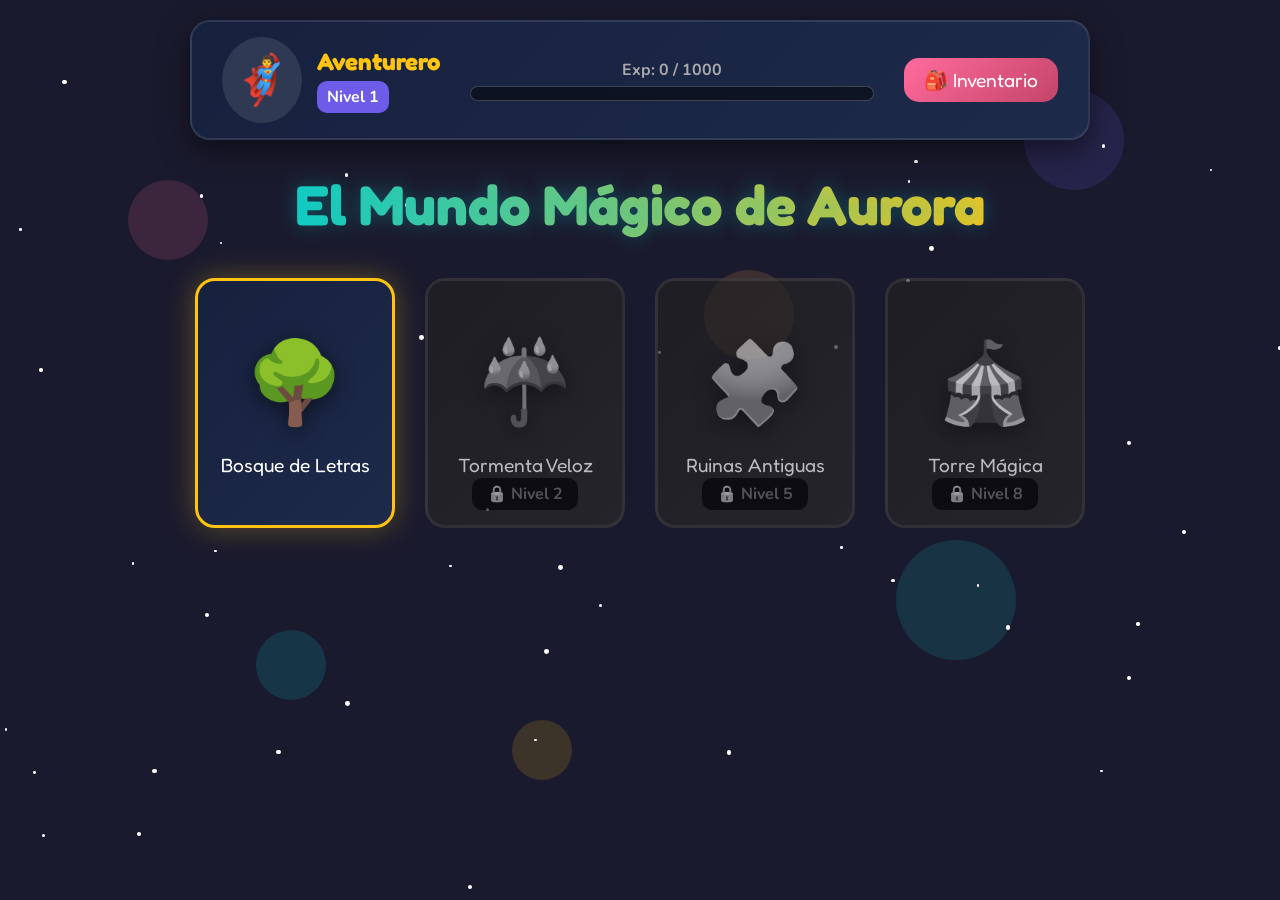
==== index.html @ 24f54be7 "Add files via upload" ====
<!DOCTYPE html>
<html lang="es">
<head>
  <meta charset="UTF-8" />
  <meta name="viewport" content="width=device-width, initial-scale=1.0" />
  <title>Mundo Mágico de Aurora</title>
  <link rel="icon" href="data:," />
  <link href="https://fonts.googleapis.com/css2?family=Fredoka+One&family=Nunito:wght@400;700;900&display=swap" rel="stylesheet" />
  <link rel="stylesheet" href="./styles.css" />
  <script src="./gameCore.js"></script>
</head>
<body>
  <div class="bg-animation">
    <div class="bubble"></div><div class="bubble"></div><div class="bubble"></div>
    <div class="bubble"></div><div class="bubble"></div><div class="bubble"></div>
  </div>
  <div class="stars" id="global-stars"></div>

  <!-- Sistema de Aventura (Reemplaza al Main Menu) -->
  <div id="adventure-system" class="adventure-system">
      <div class="adv-header">
          <div class="adv-profile">
              <div class="adv-avatar" id="adv_avatar">🦸‍♂️</div>
              <div class="adv-stats">
                  <h2 id="adv_playerName">Aventurero</h2>
                  <div class="adv-level">Nivel <span id="adv_playerLevel">1</span></div>
              </div>
          </div>
          <div class="adv-progress">
              <div class="adv-progress-text">Exp: <span id="adv_progressText">0 / 1000</span></div>
              <div class="adv-progress-bar"><div class="adv-progress-fill" id="adv_progressFill" style="width: 0%"></div></div>
          </div>
          <button class="adv-inventory-btn" onclick="openInventory()">🎒 Inventario</button>
      </div>

      <h1 class="adv-title">El Mundo Mágico de Aurora</h1>

      <div class="adv-map">
          <!-- Zona 1: Bosque de Letras -->
          <a class="adv-zone zone-unlocked" id="zone_alfabeto" href="./aventura_alfabeto_2.html" style="text-decoration:none;">
              <div class="zone-icon">🌳</div>
              <div class="zone-name">Bosque de Letras</div>
          </a>

          <!-- Zona 2: Tormenta de Lluvia -->
          <a class="adv-zone zone-locked" id="zone_lluvia" href="#" onclick="checkLock(event, 'lluvia', './lluvia.html')" style="text-decoration:none;">
              <div class="zone-icon">☔</div>
              <div class="zone-name">Tormenta Veloz</div>
              <div class="zone-lock" id="lock_lluvia">🔒 Nivel 2</div>
          </a>

          <!-- Zona 3: Ruinas de Palabras -->
          <a class="adv-zone zone-locked" id="zone_palabras" href="#" onclick="checkLock(event, 'palabras', './palabras.html')" style="text-decoration:none;">
              <div class="zone-icon">🧩</div>
              <div class="zone-name">Ruinas Antiguas</div>
              <div class="zone-lock" id="lock_palabras">🔒 Nivel 5</div>
          </a>

          <!-- Zona 4: Torre del Ahorcado -->
          <a class="adv-zone zone-locked" id="zone_ahorcado" href="#" onclick="checkLock(event, 'ahorcado', './ahorcado.html')" style="text-decoration:none;">
              <div class="zone-icon">🎪</div>
              <div class="zone-name">Torre Mágica</div>
              <div class="zone-lock" id="lock_ahorcado">🔒 Nivel 8</div>
          </a>
      </div>
  </div>

  <!-- Inventory Overlay -->
  <div class="adv-inventory-overlay" id="adv_inventory" style="display: none;">
      <div class="adv-inventory-content">
          <button class="adv-close-btn" onclick="closeInventory()">✖</button>
          <h2>Tu Inventario Mágico 🎒</h2>
          <div class="adv-inventory-grid" id="adv_inventoryGrid"></div>
      </div>
  </div>

  <script>
    (function createStars(){
      const container = document.getElementById('global-stars');
      for (let i=0;i<50;i++) {
        const star = document.createElement('div');
        star.className='star';
        star.style.left = Math.random()*100+'%';
        star.style.top = Math.random()*100+'%';
        star.style.animationDelay = Math.random()*2+'s';
        star.style.width = star.style.height = (Math.random()*3+2)+'px';
        container.appendChild(star);
      }
    })();

    function updateUI() {
        document.getElementById('adv_playerLevel').textContent = gameCore.player.level;
        let nextXP = gameCore.player.level * 1000;
        document.getElementById('adv_progressText').textContent = `${gameCore.player.xp} / ${nextXP}`;
        document.getElementById('adv_progressFill').style.width = `${(gameCore.player.xp / nextXP) * 100}%`;

        const zones = ['lluvia', 'palabras', 'ahorcado'];
        zones.forEach(z => {
            let zEl = document.getElementById(`zone_${z}`);
            let lEl = document.getElementById(`lock_${z}`);
            if (zEl && lEl) {
                if (gameCore.player.unlockedZones.includes(z)) {
                    zEl.className = 'adv-zone zone-unlocked';
                    lEl.style.display = 'none';
                } else {
                    zEl.className = 'adv-zone zone-locked';
                    lEl.style.display = 'block';
                }
            }
        });
    }

    function checkLock(e, zone, url) {
        if (!gameCore.player.unlockedZones.includes(zone)) {
            e.preventDefault();
            let zEl = document.getElementById(`zone_${zone}`);
            zEl.style.transform = 'translateY(5px)';
            setTimeout(() => zEl.style.transform = 'none', 100);
            return false;
        } else {
            window.location.href = url;
        }
    }

    function openInventory() {
        document.getElementById('adv_inventory').style.display = 'flex';
        let grid = document.getElementById('adv_inventoryGrid');
        grid.innerHTML = '';
        
        if(gameCore.player.rewards.length === 0) {
            grid.innerHTML = '<p style="color:#aaa; grid-column:1/-1;">Sube de nivel para desbloquear premios mágicos.</p>';
        } else {
            gameCore.player.rewards.forEach(rid => {
                let item = gameCore.rewardCatalog.find(r => r.id === rid);
                if(item) {
                    let div = document.createElement('div');
                    div.className = `inv-item ${item.rarity}`;
                    div.innerHTML = `
                        <div class="inv-icon">${item.icon}</div>
                        <div class="inv-name">${item.name}</div>
                        <div class="inv-desc">${item.desc}</div>
                    `;
                    grid.appendChild(div);
                }
            });
        }
    }

    function closeInventory() {
        document.getElementById('adv_inventory').style.display = 'none';
    }

    // Listeners for UI updates
    document.addEventListener('adv_levelup', (e) => {
        alert(`¡Felicidades! Eres Nivel ${e.detail.level}`);
        updateUI();
    });
    
    document.addEventListener('adv_reward', (e) => {
        const reward = e.detail;
        alert(`¡NUEVO PREMIO MAGICO!
${reward.icon} ${reward.name} (${reward.rarity})`);
    });

    window.addEventListener('load', updateUI);
  </script>
</body>
</html>
---- styles.css ----
/* Shared Base CSS (from Ahorcado) */
        
        :root {
            --primary: #FF6B9D;
            --secondary: #C44569;
            --accent1: #FFC312;
            --accent2: #12CBC4;
            --accent3: #B53471;
            --accent4: #6C5CE7;
            --accent5: #00D2D3;
            --accent6: #FF9F43;
            --bg: #1a1a2e;
            --card: #16213e;
            --text: #f1f2f6;
        }

        * { margin: 0; padding: 0; box-sizing: border-box; }

        body {
            font-family: 'Nunito', sans-serif;
            background: var(--bg);
            min-height: 100vh;
            overflow-x: hidden;
            color: var(--text);
        }

        .bg-animation {
            position: fixed;
            top: 0; left: 0;
            width: 100%; height: 100%;
            z-index: 0;
            overflow: hidden;
        }

        .bg-animation .bubble {
            position: absolute;
            border-radius: 50%;
            opacity: 0.15;
            animation: float 15s infinite ease-in-out;
        }

        .bg-animation .bubble:nth-child(1) { width: 80px; height: 80px; background: var(--primary); left: 10%; top: 20%; animation-delay: 0s; }
        .bg-animation .bubble:nth-child(2) { width: 120px; height: 120px; background: var(--accent2); left: 70%; top: 60%; animation-delay: 2s; }
        .bg-animation .bubble:nth-child(3) { width: 60px; height: 60px; background: var(--accent1); left: 40%; top: 80%; animation-delay: 4s; }
        .bg-animation .bubble:nth-child(4) { width: 100px; height: 100px; background: var(--accent4); left: 80%; top: 10%; animation-delay: 1s; }
        .bg-animation .bubble:nth-child(5) { width: 70px; height: 70px; background: var(--accent5); left: 20%; top: 70%; animation-delay: 3s; }
        .bg-animation .bubble:nth-child(6) { width: 90px; height: 90px; background: var(--accent6); left: 55%; top: 30%; animation-delay: 5s; }

        @keyframes float {
            0%, 100% { transform: translateY(0) rotate(0deg); }
            33% { transform: translateY(-30px) rotate(120deg); }
            66% { transform: translateY(20px) rotate(240deg); }
        }

        .stars {
            position: fixed;
            top: 0; left: 0;
            width: 100%; height: 100%;
            z-index: 0;
            pointer-events: none;
        }

        .star {
            position: absolute;
            width: 4px; height: 4px;
            background: white;
            border-radius: 50%;
            animation: twinkle 2s infinite ease-in-out;
        }

        @keyframes twinkle {
            0%, 100% { opacity: 0.2; transform: scale(1); }
            50% { opacity: 1; transform: scale(1.5); }
        }

        .game-container {
            position: relative;
            z-index: 1;
            max-width: 900px;
            margin: 0 auto;
            padding: 20px;
            min-height: 100vh;
            display: flex;
            flex-direction: column;
            align-items: center;
        }

        .header {
            text-align: center;
            margin-bottom: 20px;
            animation: slideDown 0.8s ease-out;
        }

        .header h1 {
            font-family: 'Fredoka One', cursive;
            font-size: 2.5rem;
            background: linear-gradient(90deg, var(--primary), var(--accent1), var(--accent2), var(--accent4));
            -webkit-background-clip: text;
            -webkit-text-fill-color: transparent;
            background-clip: text;
            filter: drop-shadow(0 0 20px rgba(255,107,157,0.3));
            margin-bottom: 5px;
        }

        .header .subtitle {
            font-size: 1rem;
            color: #a0a0a0;
            font-weight: 700;
        }

        @keyframes slideDown {
            from { opacity: 0; transform: translateY(-30px); }
            to { opacity: 1; transform: translateY(0); }
        }

        .score-board {
            display: flex;
            gap: 20px;
            margin-bottom: 20px;
            flex-wrap: wrap;
            justify-content: center;
            animation: slideDown 1s ease-out 0.2s both;
        }

        .score-item {
            background: linear-gradient(135deg, var(--card), #1e2a4a);
            border-radius: 20px;
            padding: 12px 25px;
            display: flex;
            align-items: center;
            gap: 10px;
            box-shadow: 0 8px 32px rgba(0,0,0,0.3);
            border: 1px solid rgba(255,255,255,0.1);
            transition: transform 0.3s;
        }

        .score-item:hover { transform: translateY(-3px); }
        .score-item .icon { font-size: 1.5rem; }
        .score-item .label {
            font-size: 0.75rem;
            color: #888;
            text-transform: uppercase;
            letter-spacing: 1px;
        }
        .score-item .value {
            font-family: 'Fredoka One', cursive;
            font-size: 1.5rem;
            color: var(--accent1);
        }

        .lang-selector {
            display: flex;
            gap: 10px;
            margin-bottom: 20px;
            animation: slideDown 1s ease-out 0.3s both;
        }

        .lang-btn {
            padding: 12px 24px;
            border: none;
            border-radius: 50px;
            font-family: 'Nunito', sans-serif;
            font-weight: 900;
            font-size: 0.95rem;
            cursor: pointer;
            transition: all 0.3s;
            position: relative;
            overflow: hidden;
            color: white;
        }

        .lang-btn::before {
            content: '';
            position: absolute;
            top: 0; left: -100%;
            width: 100%; height: 100%;
            background: linear-gradient(90deg, transparent, rgba(255,255,255,0.3), transparent);
            transition: left 0.5s;
        }

        .lang-btn:hover::before { left: 100%; }
        .lang-btn:hover {
            transform: translateY(-3px) scale(1.05);
            box-shadow: 0 10px 30px rgba(0,0,0,0.4);
        }
        .lang-btn.active { box-shadow: 0 0 20px currentColor; }

        .lang-btn[data-lang="es"] { background: linear-gradient(135deg, #f1c40f, #f39c12); }
        .lang-btn[data-lang="en"] { background: linear-gradient(135deg, #3498db, #2980b9); }
        .lang-btn[data-lang="both"] { background: linear-gradient(135deg, #e74c3c, #c0392b); }

        .game-area {
            width: 100%;
            max-width: 700px;
            animation: slideDown 1s ease-out 0.4s both;
        }

        .word-display {
            text-align: center;
            margin-bottom: 25px;
            padding: 25px;
            background: linear-gradient(135deg, var(--card), #1e2a4a);
            border-radius: 25px;
            border: 2px solid rgba(255,255,255,0.1);
            box-shadow: 0 15px 50px rgba(0,0,0,0.3);
            position: relative;
            overflow: hidden;
        }

        .word-display::before {
            content: '';
            position: absolute;
            top: -50%; left: -50%;
            width: 200%; height: 200%;
            background: conic-gradient(from 0deg, transparent, var(--primary), transparent, var(--accent2), transparent);
            animation: rotate 4s linear infinite;
            opacity: 0.1;
        }

        @keyframes rotate {
            100% { transform: rotate(360deg); }
        }

        .word-display .hint {
            font-size: 1.1rem;
            color: #aaa;
            margin-bottom: 15px;
            position: relative;
            z-index: 1;
        }

        .word-display .hint .emoji {
            font-size: 2rem;
            display: block;
            margin-bottom: 5px;
        }

        .word-display .word-slots {
            display: flex;
            justify-content: center;
            gap: 10px;
            flex-wrap: wrap;
            position: relative;
            z-index: 1;
        }

        .letter-slot {
            width: 60px;
            height: 70px;
            border-radius: 15px;
            background: rgba(255,255,255,0.05);
            border: 2px solid rgba(255,255,255,0.2);
            display: flex;
            align-items: center;
            justify-content: center;
            font-family: 'Fredoka One', cursive;
            font-size: 2.5rem;
            transition: all 0.3s ease;
            position: relative;
        }

        .letter-slot.filled {
            background: linear-gradient(135deg, var(--accent2), var(--accent5));
            border-color: transparent;
            box-shadow: 0 5px 20px rgba(18,203,196,0.4);
            animation: slotFill 0.4s ease-out;
        }

        @keyframes slotFill {
            0% { transform: scale(0) rotate(-180deg); }
            60% { transform: scale(1.2) rotate(10deg); }
            100% { transform: scale(1) rotate(0deg); }
        }

        .letter-slot.space {
            background: transparent;
            border: none;
            width: 30px;
        }

        /* Hangman drawing area */
        .hangman-area {
            display: flex;
            justify-content: center;
            align-items: flex-end;
            gap: 30px;
            margin-bottom: 25px;
            flex-wrap: wrap;
        }

        .hangman-drawing {
            width: 200px;
            height: 250px;
            position: relative;
        }

        .hangman-part {
            position: absolute;
            opacity: 0;
            transition: opacity 0.5s ease, transform 0.5s ease;
            transform: scale(0);
        }

        .hangman-part.show {
            opacity: 1;
            transform: scale(1);
        }

        /* Base */
        .part-base {
            bottom: 0;
            left: 20px;
            width: 100px;
            height: 8px;
            background: linear-gradient(90deg, #8B4513, #A0522D);
            border-radius: 4px;
        }

        /* Pole */
        .part-pole {
            bottom: 0;
            left: 60px;
            width: 8px;
            height: 200px;
            background: linear-gradient(180deg, #8B4513, #A0522D);
            border-radius: 4px;
        }

        /* Top bar */
        .part-top {
            top: 40px;
            left: 60px;
            width: 80px;
            height: 8px;
            background: linear-gradient(90deg, #8B4513, #A0522D);
            border-radius: 4px;
        }

        /* Rope */
        .part-rope {
            top: 48px;
            left: 125px;
            width: 4px;
            height: 30px;
            background: linear-gradient(180deg, #DEB887, #D2691E);
            border-radius: 2px;
        }

        /* Head */
        .part-head {
            top: 70px;
            left: 105px;
            width: 45px;
            height: 45px;
            border: 4px solid var(--accent6);
            border-radius: 50%;
            background: radial-gradient(circle, #FFE4B5, #FFDAB9);
        }

        .part-head::before, .part-head::after {
            content: '';
            position: absolute;
            width: 6px;
            height: 6px;
            background: #333;
            border-radius: 50%;
            top: 15px;
        }

        .part-head::before { left: 10px; }
        .part-head::after { right: 10px; }

        .part-head .mouth {
            position: absolute;
            bottom: 8px;
            left: 50%;
            transform: translateX(-50%);
            width: 15px;
            height: 8px;
            border: 2px solid #333;
            border-top: none;
            border-radius: 0 0 15px 15px;
        }

        /* Body */
        .part-body {
            top: 115px;
            left: 125px;
            width: 4px;
            height: 60px;
            background: linear-gradient(180deg, var(--primary), var(--secondary));
            border-radius: 2px;
        }

        /* Left arm */
        .part-arm-left {
            top: 125px;
            left: 95px;
            width: 35px;
            height: 4px;
            background: linear-gradient(90deg, var(--primary), var(--secondary));
            border-radius: 2px;
            transform-origin: right center;
            transform: rotate(-30deg);
        }

        /* Right arm */
        .part-arm-right {
            top: 125px;
            left: 125px;
            width: 35px;
            height: 4px;
            background: linear-gradient(90deg, var(--primary), var(--secondary));
            border-radius: 2px;
            transform-origin: left center;
            transform: rotate(30deg);
        }

        /* Left leg */
        .part-leg-left {
            top: 175px;
            left: 100px;
            width: 35px;
            height: 4px;
            background: linear-gradient(90deg, var(--primary), var(--secondary));
            border-radius: 2px;
            transform-origin: right center;
            transform: rotate(-45deg);
        }

        /* Right leg */
        .part-leg-right {
            top: 175px;
            left: 120px;
            width: 35px;
            height: 4px;
            background: linear-gradient(90deg, var(--primary), var(--secondary));
            border-radius: 2px;
            transform-origin: left center;
            transform: rotate(45deg);
        }

        /* Lives display */
        .lives-display {
            text-align: center;
            margin-bottom: 20px;
        }

        .lives-display .hearts {
            font-size: 2rem;
            letter-spacing: 5px;
        }

        .lives-display .lives-text {
            font-size: 0.9rem;
            color: #888;
            margin-top: 5px;
        }

        /* Keyboard */
        .keyboard {
            display: flex;
            flex-direction: column;
            gap: 8px;
            align-items: center;
        }

        .keyboard-row {
            display: flex;
            gap: 6px;
            justify-content: center;
            flex-wrap: wrap;
        }

        .key-btn {
            width: 45px;
            height: 50px;
            border: none;
            border-radius: 12px;
            font-family: 'Fredoka One', cursive;
            font-size: 1.3rem;
            cursor: pointer;
            transition: all 0.2s;
            color: white;
            position: relative;
            overflow: hidden;
        }

        .key-btn::after {
            content: '';
            position: absolute;
            top: 0; left: 0;
            width: 100%; height: 100%;
            background: linear-gradient(135deg, rgba(255,255,255,0.2), transparent);
            opacity: 0;
            transition: opacity 0.2s;
        }

        .key-btn:hover::after { opacity: 1; }
        .key-btn:hover {
            transform: translateY(-3px) scale(1.1);
            box-shadow: 0 8px 25px rgba(0,0,0,0.3);
        }
        .key-btn:active { transform: scale(0.95); }

        .key-btn.correct {
            background: #2ecc71 !important;
            box-shadow: 0 0 20px #2ecc71;
            animation: keyCorrect 0.4s ease-out;
        }

        .key-btn.wrong {
            background: #e74c3c !important;
            opacity: 0.5;
            animation: keyWrong 0.4s ease-out;
        }

        @keyframes keyCorrect {
            0% { transform: scale(1); }
            50% { transform: scale(1.3); }
            100% { transform: scale(1); }
        }

        @keyframes keyWrong {
            0%, 100% { transform: translateX(0); }
            25% { transform: translateX(-5px); }
            75% { transform: translateX(5px); }
        }

        /* Category selector */
        .category-selector {
            display: flex;
            gap: 10px;
            margin-bottom: 20px;
            flex-wrap: wrap;
            justify-content: center;
        }

        .category-btn {
            padding: 10px 20px;
            border: 2px solid rgba(255,255,255,0.2);
            border-radius: 20px;
            font-family: 'Nunito', sans-serif;
            font-weight: 900;
            font-size: 0.9rem;
            cursor: pointer;
            transition: all 0.3s;
            background: rgba(255,255,255,0.05);
            color: white;
        }

        .category-btn:hover {
            background: rgba(255,255,255,0.15);
            transform: translateY(-2px);
        }

        .category-btn.active {
            background: linear-gradient(135deg, var(--accent4), var(--accent3));
            border-color: transparent;
            box-shadow: 0 0 20px rgba(108,92,231,0.4);
        }

        /* Win/Lose overlay */
        .result-overlay {
            position: fixed;
            top: 0; left: 0;
            width: 100%; height: 100%;
            background: rgba(26, 26, 46, 0.95);
            z-index: 2000;
            display: none;
            flex-direction: column;
            align-items: center;
            justify-content: center;
            padding: 20px;
            backdrop-filter: blur(10px);
        }

        .result-overlay.show {
            display: flex;
            animation: fadeIn 0.5s ease-out;
        }

        @keyframes fadeIn {
            from { opacity: 0; }
            to { opacity: 1; }
        }

        .result-overlay .emoji {
            font-size: 6rem;
            margin-bottom: 15px;
            animation: bounce 1s ease-out infinite;
        }

        .result-overlay h2 {
            font-family: 'Fredoka One', cursive;
            font-size: 2.5rem;
            color: var(--accent1);
            margin-bottom: 10px;
        }

        .result-overlay .word-reveal {
            font-size: 1.3rem;
            color: #aaa;
            margin-bottom: 20px;
        }

        .result-overlay .word-reveal span {
            font-family: 'Fredoka One', cursive;
            color: var(--accent2);
            font-size: 1.8rem;
        }

        /* Confetti */
        .confetti {
            position: fixed;
            width: 10px; height: 10px;
            top: -10px;
            z-index: 999;
            animation: confettiFall linear forwards;
        }

        @keyframes confettiFall {
            to {
                transform: translateY(100vh) rotate(720deg);
                opacity: 0;
            }
        }

        /* Particle effects */
        .particle {
            position: fixed;
            pointer-events: none;
            z-index: 1000;
            animation: particleFly 1s ease-out forwards;
        }

        @keyframes particleFly {
            0% { opacity: 1; transform: translate(0, 0) scale(1); }
            100% { opacity: 0; transform: translate(var(--tx), var(--ty)) scale(0); }
        }

        /* Sound toggle */
        .sound-toggle {
            position: fixed;
            top: 20px; right: 20px;
            z-index: 100;
            background: rgba(255,255,255,0.1);
            border: 2px solid rgba(255,255,255,0.2);
            border-radius: 50%;
            width: 50px; height: 50px;
            display: flex;
            align-items: center;
            justify-content: center;
            font-size: 1.5rem;
            cursor: pointer;
            transition: all 0.3s;
            color: white;
        }

        .sound-toggle:hover {
            background: rgba(255,255,255,0.2);
            transform: scale(1.1);
        }

        /* Responsive */
        @media (max-width: 600px) {
            .header h1 { font-size: 1.8rem; }
            .letter-slot { width: 45px; height: 55px; font-size: 2rem; }
            .key-btn { width: 35px; height: 42px; font-size: 1.1rem; }
            .hangman-drawing { width: 150px; height: 200px; }
            .part-base { width: 80px; }
            .part-pole { height: 160px; }
            .part-top { width: 60px; }
            .part-head { width: 35px; height: 35px; left: 100px; }
            .part-body { height: 50px; }
            .lang-btn { padding: 10px 18px; font-size: 0.85rem; }
        }
    
        
        /* Menu Specific CSS */
        .main-menu {
            display: flex;
            flex-direction: column;
            align-items: center;
            justify-content: center;
            min-height: 100vh;
            position: relative;
            z-index: 10;
        }
        
        .menu-title {
            font-family: 'Fredoka One', cursive;
            font-size: 3.5rem;
            background: linear-gradient(90deg, var(--primary), var(--accent2), var(--accent1));
            -webkit-background-clip: text;
            -webkit-text-fill-color: transparent;
            margin-bottom: 40px;
            text-align: center;
            animation: bounce 2s infinite;
        }
        
        .games-grid {
            display: flex;
            gap: 30px;
            flex-wrap: wrap;
            justify-content: center;
        }
        
        .game-card {
            background: linear-gradient(135deg, var(--card), #1e2a4a);
            border-radius: 30px;
            padding: 40px;
            text-align: center;
            cursor: pointer;
            border: 2px solid rgba(255,255,255,0.1);
            box-shadow: 0 15px 50px rgba(0,0,0,0.3);
            transition: all 0.4s cubic-bezier(0.175, 0.885, 0.32, 1.275);
            width: 300px;
        }
        
        .game-card:hover {
            transform: translateY(-15px) scale(1.05);
            box-shadow: 0 30px 60px rgba(0,0,0,0.5);
            border-color: var(--accent2);
        }
        
        .game-card .emoji {
            font-size: 5rem;
            margin-bottom: 20px;
            display: block;
        }
        
        .game-card h3 {
            font-family: 'Fredoka One', cursive;
            font-size: 1.8rem;
            color: var(--text);
            margin-bottom: 15px;
        }
        
        .game-card p {
            color: #aaa;
            font-size: 1rem;
            line-height: 1.5;
        }
        
        .back-btn {
            position: fixed;
            top: 20px;
            left: 20px;
            z-index: 2000;
            background: linear-gradient(135deg, var(--accent4), var(--accent3));
            color: white;
            border: none;
            border-radius: 50px;
            padding: 10px 20px;
            font-family: 'Fredoka One', cursive;
            font-size: 1rem;
            cursor: pointer;
            box-shadow: 0 5px 15px rgba(0,0,0,0.3);
            transition: all 0.3s;
            display: none;
        }
        
        .back-btn:hover {
            transform: scale(1.1);
        }
        
        /* Game containers */
        #ahorcado-app, #alfabeto-app {
            display: none;
        }
        
        /* Alfabeto Specific CSS Additions */
        .target-display { min-height: 180px; display: flex; flex-direction: column; align-items: center; justify-content: center; }
        .target-letter.hidden-letter { opacity: 0; transform: scale(0.5); filter: blur(10px); }
        .target-letter.ear-icon { animation: earPulse 1s ease-in-out infinite; }
        
        
        /* :root {
            --primary: #FF6B9D;
            --secondary: #C44569;
            --accent1: #FFC312;
            --accent2: #12CBC4;
            --accent3: #B53471;
            --accent4: #6C5CE7;
            --accent5: #00D2D3;
            --accent6: #FF9F43;
            --bg: #1a1a2e;
            --card: #16213e;
            --text: #f1f2f6;
        }

        * { margin: 0; padding: 0; box-sizing: border-box; }

        body {
            font-family: 'Nunito', sans-serif;
            background: var(--bg);
            min-height: 100vh;
            overflow-x: hidden;
            color: var(--text);
        }

        .bg-animation {
            position: fixed;
            top: 0; left: 0;
            width: 100%; height: 100%;
            z-index: 0;
            overflow: hidden;
        }

        .bg-animation .bubble {
            position: absolute;
            border-radius: 50%;
            opacity: 0.15;
            animation: float 15s infinite ease-in-out;
        }

        .bg-animation .bubble:nth-child(1) { width: 80px; height: 80px; background: var(--primary); left: 10%; top: 20%; animation-delay: 0s; }
        .bg-animation .bubble:nth-child(2) { width: 120px; height: 120px; background: var(--accent2); left: 70%; top: 60%; animation-delay: 2s; }
        .bg-animation .bubble:nth-child(3) { width: 60px; height: 60px; background: var(--accent1); left: 40%; top: 80%; animation-delay: 4s; }
        .bg-animation .bubble:nth-child(4) { width: 100px; height: 100px; background: var(--accent4); left: 80%; top: 10%; animation-delay: 1s; }
        .bg-animation .bubble:nth-child(5) { width: 70px; height: 70px; background: var(--accent5); left: 20%; top: 70%; animation-delay: 3s; }
        .bg-animation .bubble:nth-child(6) { width: 90px; height: 90px; background: var(--accent6); left: 55%; top: 30%; animation-delay: 5s; }

        @keyframes float {
            0%, 100% { transform: translateY(0) rotate(0deg); }
            33% { transform: translateY(-30px) rotate(120deg); }
            66% { transform: translateY(20px) rotate(240deg); }
        }

        .stars {
            position: fixed;
            top: 0; left: 0;
            width: 100%; height: 100%;
            z-index: 0;
            pointer-events: none;
        }

        .star {
            position: absolute;
            width: 4px; height: 4px;
            background: white;
            border-radius: 50%;
            animation: twinkle 2s infinite ease-in-out;
        }

        @keyframes twinkle {
            0%, 100% { opacity: 0.2; transform: scale(1); }
            50% { opacity: 1; transform: scale(1.5); }
        }

        .game-container {
            position: relative;
            z-index: 1;
            max-width: 900px;
            margin: 0 auto;
            padding: 20px;
            min-height: 100vh;
            display: flex;
            flex-direction: column;
            align-items: center;
        }

        .header {
            text-align: center;
            margin-bottom: 20px;
            animation: slideDown 0.8s ease-out;
        }

        .header h1 {
            font-family: 'Fredoka One', cursive;
            font-size: 2.5rem;
            background: linear-gradient(90deg, var(--primary), var(--accent1), var(--accent2), var(--accent4));
            -webkit-background-clip: text;
            -webkit-text-fill-color: transparent;
            background-clip: text;
            filter: drop-shadow(0 0 20px rgba(255,107,157,0.3));
            margin-bottom: 5px;
        }

        .header .subtitle {
            font-size: 1rem;
            color: #a0a0a0;
            font-weight: 700;
        }

        @keyframes slideDown {
            from { opacity: 0; transform: translateY(-30px); }
            to { opacity: 1; transform: translateY(0); }
        }

        .score-board {
            display: flex;
            gap: 20px;
            margin-bottom: 20px;
            flex-wrap: wrap;
            justify-content: center;
            animation: slideDown 1s ease-out 0.2s both;
        }

        .score-item {
            background: linear-gradient(135deg, var(--card), #1e2a4a);
            border-radius: 20px;
            padding: 12px 25px;
            display: flex;
            align-items: center;
            gap: 10px;
            box-shadow: 0 8px 32px rgba(0,0,0,0.3);
            border: 1px solid rgba(255,255,255,0.1);
            transition: transform 0.3s;
        }

        .score-item:hover { transform: translateY(-3px); }
        .score-item .icon { font-size: 1.5rem; }
        .score-item .label {
            font-size: 0.75rem;
            color: #888;
            text-transform: uppercase;
            letter-spacing: 1px;
        }
        .score-item .value {
            font-family: 'Fredoka One', cursive;
            font-size: 1.5rem;
            color: var(--accent1);
        }

        .mode-selector, .phase-selector, .lang-selector {
            display: flex;
            gap: 10px;
            margin-bottom: 15px;
            flex-wrap: wrap;
            justify-content: center;
            animation: slideDown 1s ease-out 0.4s both;
        }

        .selector-label {
            width: 100%;
            text-align: center;
            font-size: 0.85rem;
            color: #888;
            text-transform: uppercase;
            letter-spacing: 2px;
            margin-bottom: 5px;
        }

        .mode-btn, .phase-btn, .lang-btn {
            padding: 12px 24px;
            border: none;
            border-radius: 50px;
            font-family: 'Nunito', sans-serif;
            font-weight: 900;
            font-size: 0.95rem;
            cursor: pointer;
            transition: all 0.3s;
            position: relative;
            overflow: hidden;
            color: white;
        }

        .mode-btn::before, .phase-btn::before, .lang-btn::before {
            content: '';
            position: absolute;
            top: 0; left: -100%;
            width: 100%; height: 100%;
            background: linear-gradient(90deg, transparent, rgba(255,255,255,0.3), transparent);
            transition: left 0.5s;
        }

        .mode-btn:hover::before, .phase-btn:hover::before, .lang-btn:hover::before { left: 100%; }
        .mode-btn:hover, .phase-btn:hover, .lang-btn:hover {
            transform: translateY(-3px) scale(1.05);
            box-shadow: 0 10px 30px rgba(0,0,0,0.4);
        }
        .mode-btn.active, .phase-btn.active, .lang-btn.active {
            box-shadow: 0 0 20px currentColor;
        }

        .mode-btn[data-mode="facil"] { background: linear-gradient(135deg, #2ecc71, #27ae60); }
        .mode-btn[data-mode="medio"] { background: linear-gradient(135deg, #f39c12, #e67e22); }
        .mode-btn[data-mode="dificil"] { background: linear-gradient(135deg, #e74c3c, #c0392b); }
        .mode-btn[data-mode="dictado"] { background: linear-gradient(135deg, #9b59b6, #8e44ad); }

        .phase-btn[data-phase="1"] { background: linear-gradient(135deg, #3498db, #2980b9); }
        .phase-btn[data-phase="2"] { background: linear-gradient(135deg, #e67e22, #d35400); }
        .phase-btn[data-phase="3"] { background: linear-gradient(135deg, #8e44ad, #6c3483); }

        .lang-btn[data-lang="es"] { background: linear-gradient(135deg, #f1c40f, #f39c12); }
        .lang-btn[data-lang="en"] { background: linear-gradient(135deg, #3498db, #2980b9); }
        .lang-btn[data-lang="both"] { background: linear-gradient(135deg, #e74c3c, #c0392b); }

        .game-area {
            width: 100%;
            max-width: 700px;
            animation: slideDown 1s ease-out 0.6s both;
        }

        .target-display {
            text-align: center;
            margin-bottom: 25px;
            padding: 25px;
            background: linear-gradient(135deg, var(--card), #1e2a4a);
            border-radius: 25px;
            border: 2px solid rgba(255,255,255,0.1);
            box-shadow: 0 15px 50px rgba(0,0,0,0.3);
            position: relative;
            overflow: hidden;
            min-height: 180px;
            display: flex;
            flex-direction: column;
            align-items: center;
            justify-content: center;
        }

        .target-display::before {
            content: '';
            position: absolute;
            top: -50%; left: -50%;
            width: 200%; height: 200%;
            background: conic-gradient(from 0deg, transparent, var(--primary), transparent, var(--accent2), transparent);
            animation: rotate 4s linear infinite;
            opacity: 0.1;
        }

        @keyframes rotate {
            100% { transform: rotate(360deg); }
        }

        .target-display .instruction {
            font-size: 1.1rem;
            color: #aaa;
            margin-bottom: 10px;
            position: relative;
            z-index: 1;
        }

        .target-display .target-letter {
            font-family: 'Fredoka One', cursive;
            font-size: 5rem;
            display: inline-block;
            position: relative;
            z-index: 1;
            animation: letterPop 0.5s ease-out;
            text-shadow: 0 0 30px currentColor;
            transition: all 0.5s ease;
        }

        .target-display .target-letter.hidden-letter {
            opacity: 0;
            transform: scale(0.5);
            filter: blur(10px);
        }

        .target-display .target-letter.ear-icon {
            font-size: 4rem;
            animation: earPulse 1s ease-in-out infinite;
        }

        @keyframes earPulse {
            0%, 100% { transform: scale(1); }
            50% { transform: scale(1.2); }
        }

        @keyframes letterPop {
            0% { transform: scale(0) rotate(-180deg); opacity: 0; }
            60% { transform: scale(1.2) rotate(10deg); }
            100% { transform: scale(1) rotate(0deg); opacity: 1; }
        }

        .target-display .timer-bar {
            width: 100%;
            height: 6px;
            background: rgba(255,255,255,0.1);
            border-radius: 10px;
            margin-top: 15px;
            overflow: hidden;
            position: relative;
            z-index: 1;
        }

        .target-display .timer-fill {
            height: 100%;
            background: linear-gradient(90deg, var(--accent2), var(--accent1));
            border-radius: 10px;
            transition: width 0.1s linear;
        }

        .countdown-overlay {
            position: absolute;
            top: 50%;
            left: 50%;
            transform: translate(-50%, -50%);
            font-family: 'Fredoka One', cursive;
            font-size: 3rem;
            color: var(--accent1);
            text-shadow: 0 0 30px var(--accent1);
            z-index: 10;
            animation: countdownPulse 1s ease-in-out;
        }

        @keyframes countdownPulse {
            0% { transform: translate(-50%, -50%) scale(1.5); opacity: 0; }
            50% { transform: translate(-50%, -50%) scale(1); opacity: 1; }
            100% { transform: translate(-50%, -50%) scale(0.8); opacity: 0; }
        }

        .letter-grid {
            display: grid;
            grid-template-columns: repeat(auto-fill, minmax(80px, 1fr));
            gap: 12px;
            margin-bottom: 20px;
        }

        .letter-card {
            aspect-ratio: 1;
            display: flex;
            align-items: center;
            justify-content: center;
            font-family: 'Fredoka One', cursive;
            font-size: 2.2rem;
            border-radius: 20px;
            cursor: pointer;
            transition: all 0.3s cubic-bezier(0.68, -0.55, 0.265, 1.55);
            position: relative;
            overflow: hidden;
            border: 3px solid transparent;
            user-select: none;
            -webkit-tap-highlight-color: transparent;
        }

        .letter-card::after {
            content: '';
            position: absolute;
            top: 0; left: 0;
            width: 100%; height: 100%;
            background: linear-gradient(135deg, rgba(255,255,255,0.2), transparent);
            opacity: 0;
            transition: opacity 0.3s;
        }

        .letter-card:hover::after { opacity: 1; }
        .letter-card:hover {
            transform: translateY(-5px) scale(1.08);
            box-shadow: 0 15px 40px rgba(0,0,0,0.4);
        }
        .letter-card:active { transform: scale(0.95); }

        .letter-card.correct {
            animation: correctAnim 0.6s ease-out forwards;
            border-color: #2ecc71;
            box-shadow: 0 0 30px #2ecc71;
        }

        .letter-card.wrong {
            animation: wrongAnim 0.5s ease-out forwards;
            border-color: #e74c3c;
        }

        @keyframes correctAnim {
            0% { transform: scale(1); }
            25% { transform: scale(1.3) rotate(10deg); }
            50% { transform: scale(0.9) rotate(-5deg); }
            75% { transform: scale(1.1) rotate(3deg); }
            100% { transform: scale(1) rotate(0deg); background: #2ecc71; color: white; }
        }

        @keyframes wrongAnim {
            0%, 100% { transform: translateX(0); }
            20% { transform: translateX(-15px); }
            40% { transform: translateX(15px); }
            60% { transform: translateX(-10px); }
            80% { transform: translateX(10px); }
        }

        .particle {
            position: fixed;
            pointer-events: none;
            z-index: 1000;
            animation: particleFly 1s ease-out forwards;
        }

        @keyframes particleFly {
            0% { opacity: 1; transform: translate(0, 0) scale(1); }
            100% { opacity: 0; transform: translate(var(--tx), var(--ty)) scale(0); }
        }

        .streak-display {
            position: fixed;
            top: 50%; left: 50%;
            transform: translate(-50%, -50%);
            font-family: 'Fredoka One', cursive;
            font-size: 4rem;
            color: var(--accent1);
            text-shadow: 0 0 40px var(--accent1);
            pointer-events: none;
            z-index: 100;
            animation: streakPop 1s ease-out forwards;
        }

        @keyframes streakPop {
            0% { opacity: 0; transform: translate(-50%, -50%) scale(0); }
            50% { opacity: 1; transform: translate(-50%, -50%) scale(1.5); }
            100% { opacity: 0; transform: translate(-50%, -50%) scale(1) translateY(-50px); }
        }

        .start-screen {
            position: fixed;
            top: 0; left: 0;
            width: 100%; height: 100%;
            background: rgba(26, 26, 46, 0.95);
            z-index: 2000;
            display: flex;
            flex-direction: column;
            align-items: center;
            justify-content: center;
            padding: 20px;
            backdrop-filter: blur(10px);
        }

        .start-screen.hidden { display: none; }

        .start-screen .logo {
            font-family: 'Fredoka One', cursive;
            font-size: 3rem;
            background: linear-gradient(90deg, var(--primary), var(--accent1), var(--accent2));
            -webkit-background-clip: text;
            -webkit-text-fill-color: transparent;
            background-clip: text;
            margin-bottom: 10px;
            animation: bounce 2s infinite;
        }

        @keyframes bounce {
            0%, 100% { transform: translateY(0); }
            50% { transform: translateY(-15px); }
        }

        .start-screen .mascot {
            font-size: 6rem;
            margin-bottom: 20px;
            animation: mascotFloat 3s ease-in-out infinite;
        }

        @keyframes mascotFloat {
            0%, 100% { transform: translateY(0) rotate(-5deg); }
            50% { transform: translateY(-20px) rotate(5deg); }
        }

        .start-btn {
            padding: 18px 50px;
            font-family: 'Fredoka One', cursive;
            font-size: 1.5rem;
            border: none;
            border-radius: 50px;
            background: linear-gradient(135deg, var(--primary), var(--secondary));
            color: white;
            cursor: pointer;
            transition: all 0.3s;
            box-shadow: 0 10px 40px rgba(255,107,157,0.4);
            margin-top: 20px;
        }

        .start-btn:hover {
            transform: translateY(-5px) scale(1.05);
            box-shadow: 0 15px 50px rgba(255,107,157,0.6);
        }
        .start-btn:active { transform: scale(0.95); }

        .game-over {
            position: fixed;
            top: 0; left: 0;
            width: 100%; height: 100%;
            background: rgba(26, 26, 46, 0.95);
            z-index: 2000;
            display: none;
            flex-direction: column;
            align-items: center;
            justify-content: center;
            padding: 20px;
            backdrop-filter: blur(10px);
        }

        .game-over.show {
            display: flex;
            animation: fadeIn 0.5s ease-out;
        }

        @keyframes fadeIn {
            from { opacity: 0; }
            to { opacity: 1; }
        }

        .game-over .trophy {
            font-size: 5rem;
            margin-bottom: 15px;
            animation: trophyBounce 1s ease-out;
        }

        @keyframes trophyBounce {
            0% { transform: scale(0) rotate(-180deg); }
            60% { transform: scale(1.2) rotate(10deg); }
            100% { transform: scale(1) rotate(0deg); }
        }

        .game-over h2 {
            font-family: 'Fredoka One', cursive;
            font-size: 2.5rem;
            color: var(--accent1);
            margin-bottom: 10px;
        }

        .game-over .final-score {
            font-size: 1.3rem;
            margin-bottom: 5px;
        }

        .game-over .final-score span {
            font-family: 'Fredoka One', cursive;
            color: var(--accent2);
            font-size: 1.5rem;
        }

        .game-over .stars-rating {
            font-size: 3rem;
            margin: 15px 0;
            animation: starsIn 0.5s ease-out 0.3s both;
        }

        @keyframes starsIn {
            from { opacity: 0; transform: scale(0); }
            to { opacity: 1; transform: scale(1); }
        }

        .restart-btn {
            padding: 15px 40px;
            font-family: 'Fredoka One', cursive;
            font-size: 1.2rem;
            border: none;
            border-radius: 50px;
            background: linear-gradient(135deg, var(--accent2), var(--accent5));
            color: white;
            cursor: pointer;
            transition: all 0.3s;
            margin-top: 20px;
        }

        .restart-btn:hover {
            transform: translateY(-3px) scale(1.05);
        }

        .confetti {
            position: fixed;
            width: 10px; height: 10px;
            top: -10px;
            z-index: 999;
            animation: confettiFall linear forwards;
        }

        @keyframes confettiFall {
            to {
                transform: translateY(100vh) rotate(720deg);
                opacity: 0;
            }
        }

        .progress-container {
            width: 100%;
            max-width: 700px;
            margin-bottom: 15px;
        }

        .progress-bar {
            width: 100%;
            height: 12px;
            background: rgba(255,255,255,0.1);
            border-radius: 20px;
            overflow: hidden;
        }

        .progress-fill {
            height: 100%;
            background: linear-gradient(90deg, var(--primary), var(--accent1), var(--accent2));
            border-radius: 20px;
            transition: width 0.5s ease-out;
            box-shadow: 0 0 20px rgba(255,107,157,0.3);
        }

        .progress-text {
            text-align: center;
            font-size: 0.85rem;
            color: #888;
            margin-top: 5px;
        }

        .sound-toggle {
            position: fixed;
            top: 20px; right: 20px;
            z-index: 100;
            background: rgba(255,255,255,0.1);
            border: 2px solid rgba(255,255,255,0.2);
            border-radius: 50%;
            width: 50px; height: 50px;
            display: flex;
            align-items: center;
            justify-content: center;
            font-size: 1.5rem;
            cursor: pointer;
            transition: all 0.3s;
            color: white;
        }

        .sound-toggle:hover {
            background: rgba(255,255,255,0.2);
            transform: scale(1.1);
        }

        .speak-btn {
            position: absolute;
            top: 15px;
            right: 15px;
            z-index: 10;
            background: rgba(255,255,255,0.15);
            border: 2px solid rgba(255,255,255,0.3);
            border-radius: 50%;
            width: 45px;
            height: 45px;
            display: flex;
            align-items: center;
            justify-content: center;
            font-size: 1.3rem;
            cursor: pointer;
            transition: all 0.3s;
            color: white;
        }

        .speak-btn:hover {
            background: rgba(255,255,255,0.3);
            transform: scale(1.15);
        }

        .speak-btn:active {
            transform: scale(0.9);
        }

        .speak-btn.pulse {
            animation: speakPulse 1s ease-in-out infinite;
        }

        @keyframes speakPulse {
            0%, 100% { box-shadow: 0 0 0 0 rgba(255,255,255,0.4); }
            50% { box-shadow: 0 0 0 15px rgba(255,255,255,0); }
        }

        @media (max-width: 600px) {
            .header h1 { font-size: 1.8rem; }
            .target-display .target-letter { font-size: 3.5rem; }
            .letter-grid { grid-template-columns: repeat(5, 1fr); gap: 8px; }
            .letter-card { font-size: 1.5rem; border-radius: 15px; }
            .mode-btn, .phase-btn, .lang-btn { padding: 10px 18px; font-size: 0.85rem; }
            .score-item { padding: 8px 15px; }
            .start-screen .logo { font-size: 2rem; }
        }

        .level-up {
            position: fixed;
            top: 50%; left: 50%;
            transform: translate(-50%, -50%);
            font-family: 'Fredoka One', cursive;
            font-size: 3rem;
            color: var(--accent1);
            text-shadow: 0 0 50px var(--accent1);
            pointer-events: none;
            z-index: 100;
            animation: levelUpAnim 1.5s ease-out forwards;
        }

        @keyframes levelUpAnim {
            0% { opacity: 0; transform: translate(-50%, -50%) scale(0) rotate(-20deg); }
            30% { opacity: 1; transform: translate(-50%, -50%) scale(1.3) rotate(5deg); }
            60% { opacity: 1; transform: translate(-50%, -50%) scale(1) rotate(0deg); }
            100% { opacity: 0; transform: translate(-50%, -50%) scale(0.8) translateY(-100px); }
        }

        .combo-text {
            position: fixed;
            pointer-events: none;
            z-index: 100;
            font-family: 'Fredoka One', cursive;
            font-size: 2rem;
            animation: comboFly 1s ease-out forwards;
        }

        @keyframes comboFly {
            0% { opacity: 1; transform: translateY(0) scale(1); }
            100% { opacity: 0; transform: translateY(-80px) scale(1.5); }
        }
     /* Strip root from AL since it's duplicate */
    
        /* ==================== LLUVIA DE LETRAS ==================== */
        #lluvia-app { display: none; }
        .ll-area { position: relative; width: 100%; max-width: 700px; height: 500px; background: rgba(26,26,46,0.8); border-radius: 20px; overflow: hidden; border: 2px solid rgba(255,255,255,0.1); margin-top: 20px; box-shadow: inset 0 0 50px rgba(0,0,0,0.5); }
        .ll-falling { position: absolute; font-family: 'Fredoka One', cursive; cursor: pointer; display: flex; align-items: center; justify-content: center; border-radius: 50%; box-shadow: 0 5px 15px rgba(0,0,0,0.3); transition: transform 0.1s; user-select: none; }
        .ll-falling:hover { transform: scale(1.1); }
        .ll-falling.letter { width: 50px; height: 50px; font-size: 2rem; background: linear-gradient(135deg, var(--accent4), var(--accent2)); color: white; }
        .ll-falling.target { background: linear-gradient(135deg, var(--primary), var(--accent1)); }
        .ll-falling.heart { width: 45px; height: 45px; font-size: 1.8rem; background: #e74c3c; border: 2px solid white; }
        .ll-falling.bomb { width: 50px; height: 50px; font-size: 2rem; background: #333; border: 2px solid #e74c3c; animation: bombPulse 0.5s infinite alternate; }
        @keyframes bombPulse { from { box-shadow: 0 0 10px #e74c3c; } to { box-shadow: 0 0 30px #e74c3c; } }
        .ll-target-display { font-size: 2rem; color: var(--accent1); text-align: center; margin-top: 10px; font-family: 'Fredoka One', cursive; }
        
        /* ==================== PALABRAS ESCONDIDAS ==================== */
        #palabras-app { display: none; }
        .pe-word-area { display: flex; justify-content: center; gap: 10px; margin: 30px 0; min-height: 70px; }
        .pe-slot { width: 60px; height: 70px; border: 3px dashed rgba(255,255,255,0.3); border-radius: 15px; display: flex; align-items: center; justify-content: center; font-family: 'Fredoka One', cursive; font-size: 2.5rem; color: white; cursor: pointer; background: rgba(0,0,0,0.2); }
        .pe-slot.filled { border-style: solid; border-color: var(--accent2); background: linear-gradient(135deg, var(--card), #1e2a4a); animation: popIn 0.3s ease-out; }
        .pe-slot.error { border-color: #e74c3c !important; background: rgba(231,76,60,0.2); }
        @keyframes popIn { 0% { transform: scale(0); } 70% { transform: scale(1.2); } 100% { transform: scale(1); } }
        .pe-letters-area { display: flex; justify-content: center; gap: 15px; flex-wrap: wrap; margin-bottom: 30px; }
        .pe-letter-btn { width: 60px; height: 70px; border-radius: 15px; background: linear-gradient(135deg, var(--primary), var(--secondary)); border: none; font-family: 'Fredoka One', cursive; font-size: 2.5rem; color: white; cursor: pointer; box-shadow: 0 5px 15px rgba(0,0,0,0.3); transition: all 0.2s; }
        .pe-letter-btn:hover { transform: translateY(-5px) scale(1.1); box-shadow: 0 10px 20px rgba(0,0,0,0.4); }
        .pe-letter-btn.hidden { opacity: 0; pointer-events: none; }
        .pe-prizes { margin-top: 20px; text-align: center; background: rgba(255,255,255,0.05); padding: 20px; border-radius: 20px; }
        .pe-prizes h3 { color: var(--accent1); margin-bottom: 10px; font-family: 'Fredoka One', cursive; }
        .pe-prize-list { display: flex; justify-content: center; gap: 15px; flex-wrap: wrap; font-size: 3rem; }
        .pe-prize-item { animation: bounce 2s infinite; position: relative; }
        .pe-prize-item span { font-size: 0.8rem; display: block; color: #aaa; text-align: center; margin-top: 5px; font-family: 'Nunito', sans-serif; }

        .collection-panel { margin-top: 18px; background: rgba(255,255,255,0.04); border: 1px solid rgba(255,255,255,0.1); border-radius: 16px; padding: 14px; }
        .collection-grid { display: grid; grid-template-columns: repeat(auto-fill, minmax(130px, 1fr)); gap: 10px; }
        .collection-item { border-radius: 12px; padding: 8px; text-align: center; font-size: 1.5rem; background: rgba(0,0,0,0.25); }
        .collection-item .name { display: block; font-size: 0.75rem; color: #ddd; }
        .collection-item.locked { filter: grayscale(1); opacity: 0.5; }


/* ==================== ADVENTURE SYSTEM ==================== */
.adventure-system { display: flex; flex-direction: column; align-items: center; min-height: 100vh; position: relative; z-index: 10; padding: 20px; }
.adv-header { display: flex; justify-content: space-between; align-items: center; width: 100%; max-width: 900px; background: linear-gradient(135deg, var(--card), #1e2a4a); padding: 15px 30px; border-radius: 20px; border: 2px solid rgba(255,255,255,0.1); box-shadow: 0 10px 30px rgba(0,0,0,0.5); margin-bottom: 30px; }
.adv-profile { display: flex; align-items: center; gap: 15px; }
.adv-avatar { font-size: 3rem; background: rgba(255,255,255,0.1); border-radius: 50%; padding: 10px; }
.adv-stats h2 { color: var(--accent1); font-family: 'Fredoka One', cursive; font-size: 1.5rem; margin-bottom: 5px; }
.adv-level { color: #fff; font-weight: bold; background: var(--accent4); padding: 5px 10px; border-radius: 10px; display: inline-block; }
.adv-progress { flex-grow: 1; margin: 0 30px; text-align: center; }
.adv-progress-text { color: #aaa; margin-bottom: 5px; font-weight: bold; }
.adv-progress-bar { width: 100%; height: 15px; background: rgba(0,0,0,0.5); border-radius: 10px; overflow: hidden; border: 1px solid rgba(255,255,255,0.2); }
.adv-progress-fill { height: 100%; background: linear-gradient(90deg, #f1c40f, #e67e22); width: 0%; transition: width 0.5s ease-out; }
.adv-inventory-btn { padding: 10px 20px; border: none; border-radius: 15px; background: linear-gradient(135deg, var(--primary), var(--secondary)); color: white; font-family: 'Fredoka One', cursive; font-size: 1.2rem; cursor: pointer; transition: transform 0.2s; }
.adv-inventory-btn:hover { transform: scale(1.05); }
.adv-title { font-family: 'Fredoka One', cursive; font-size: 3.5rem; background: linear-gradient(90deg, var(--accent2), var(--accent1)); -webkit-background-clip: text; -webkit-text-fill-color: transparent; margin-bottom: 40px; text-align: center; text-shadow: 0 0 20px rgba(18,203,196,0.3); }
.adv-map { display: flex; gap: 30px; flex-wrap: wrap; justify-content: center; position: relative; max-width: 1000px; }
.adv-zone { width: 200px; height: 250px; background: linear-gradient(135deg, var(--card), #1e2a4a); border-radius: 20px; display: flex; flex-direction: column; align-items: center; justify-content: center; border: 3px solid rgba(255,255,255,0.1); cursor: pointer; transition: all 0.3s; position: relative; color: white; }
.adv-zone.zone-unlocked { border-color: var(--accent1); box-shadow: 0 0 30px rgba(255,195,18,0.3); }
.adv-zone.zone-unlocked:hover { transform: translateY(-10px) scale(1.05); box-shadow: 0 0 40px rgba(255,195,18,0.6); }
.adv-zone.zone-locked { filter: grayscale(1); opacity: 0.7; cursor: not-allowed; }
.zone-icon { font-size: 5rem; margin-bottom: 15px; filter: drop-shadow(0 5px 10px rgba(0,0,0,0.5)); }
.zone-name { font-family: 'Fredoka One', cursive; font-size: 1.2rem; text-align: center; }
.zone-lock { position: absolute; bottom: 15px; background: rgba(0,0,0,0.8); padding: 5px 15px; border-radius: 10px; color: #e74c3c; font-weight: bold; }
.adv-inventory-overlay { position: fixed; top: 0; left: 0; width: 100%; height: 100%; background: rgba(26,26,46,0.95); z-index: 3000; display: flex; align-items: center; justify-content: center; backdrop-filter: blur(10px); }
.adv-inventory-content { background: var(--card); padding: 40px; border-radius: 30px; border: 2px solid var(--accent2); width: 80%; max-width: 800px; position: relative; text-align: center; }
.adv-close-btn { position: absolute; top: 15px; right: 15px; background: none; border: none; font-size: 2rem; color: white; cursor: pointer; }
.adv-inventory-grid { display: grid; grid-template-columns: repeat(auto-fill, minmax(150px, 1fr)); gap: 20px; margin-top: 30px; }
.inv-item { background: rgba(255,255,255,0.05); padding: 15px; border-radius: 15px; display: flex; flex-direction: column; align-items: center; border: 2px solid transparent; color: white; }
.inv-item.comun { border-color: #bdc3c7; }
.inv-item.raro { border-color: #3498db; box-shadow: 0 0 15px rgba(52,152,219,0.5); }
.inv-item.epico { border-color: #9b59b6; box-shadow: 0 0 20px rgba(155,89,182,0.6); }
.inv-item.legendario { border-color: #f1c40f; box-shadow: 0 0 25px rgba(241,196,15,0.7); animation: pulseLegendary 2s infinite; }
@keyframes pulseLegendary { 0% { box-shadow: 0 0 15px rgba(241,196,15,0.5); } 50% { box-shadow: 0 0 30px rgba(241,196,15,1); } 100% { box-shadow: 0 0 15px rgba(241,196,15,0.5); } }
.inv-icon { font-size: 3rem; margin-bottom: 10px; }
.inv-name { font-weight: bold; font-size: 1rem; margin-bottom: 5px; }
.inv-desc { font-size: 0.8rem; color: #aaa; }
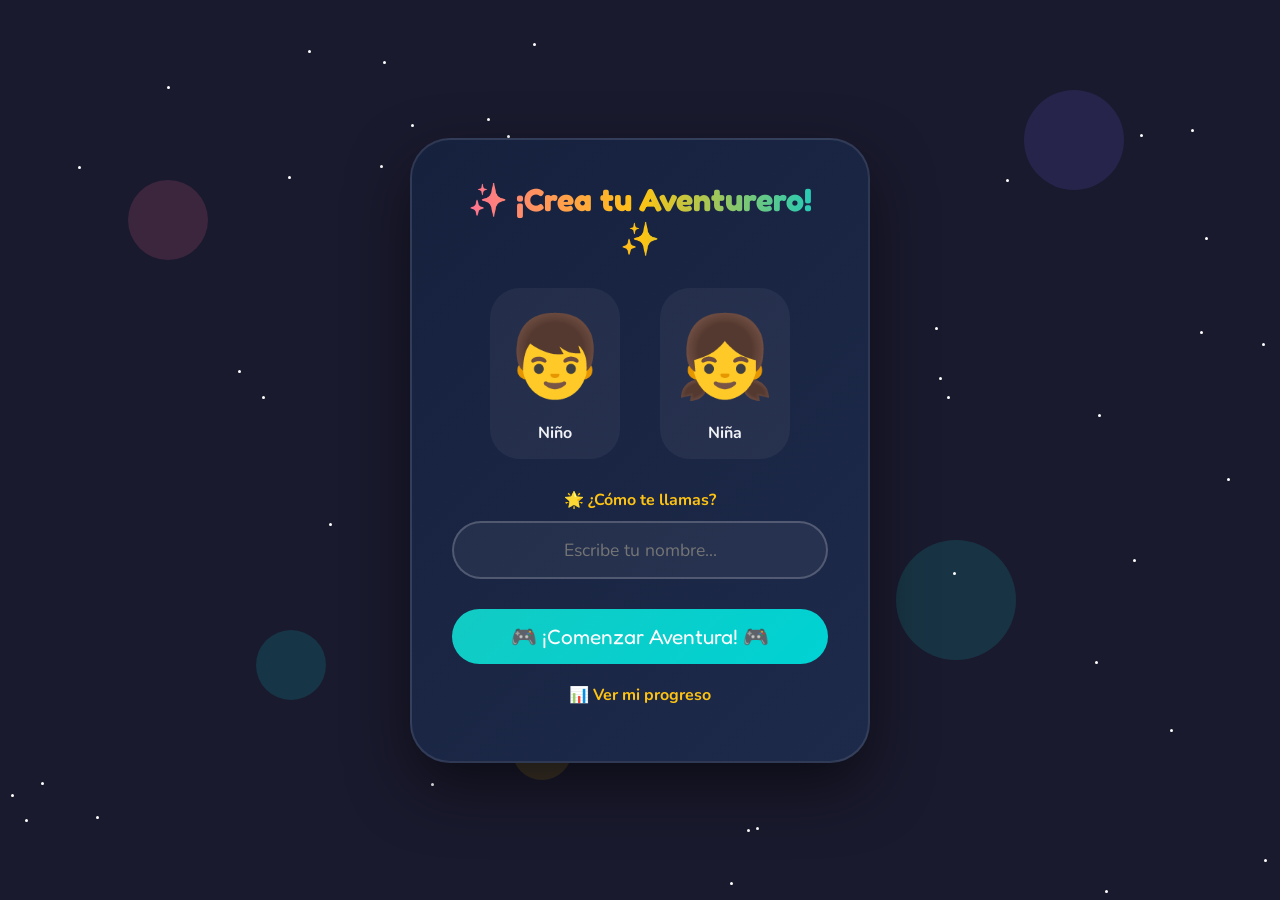
==== commit d52212cf: "Update index.html" ====
--- a/index.html
+++ b/index.html
@@ -7,6 +7,13 @@
   <link rel="icon" href="data:," />
   <link href="https://fonts.googleapis.com/css2?family=Fredoka+One&family=Nunito:wght@400;700;900&display=swap" rel="stylesheet" />
   <link rel="stylesheet" href="./styles.css" />
+<script>
+  // Verificar si existe perfil
+  const profile = localStorage.getItem('auroraPlayerProfile');
+  if (!profile) {
+    window.location.href = 'profile.html';
+  }
+</script>
   <script src="./gameCore.js"></script>
 </head>
 <body>
@@ -165,4 +172,4 @@
     window.addEventListener('load', updateUI);
   </script>
 </body>
-</html>+</html>
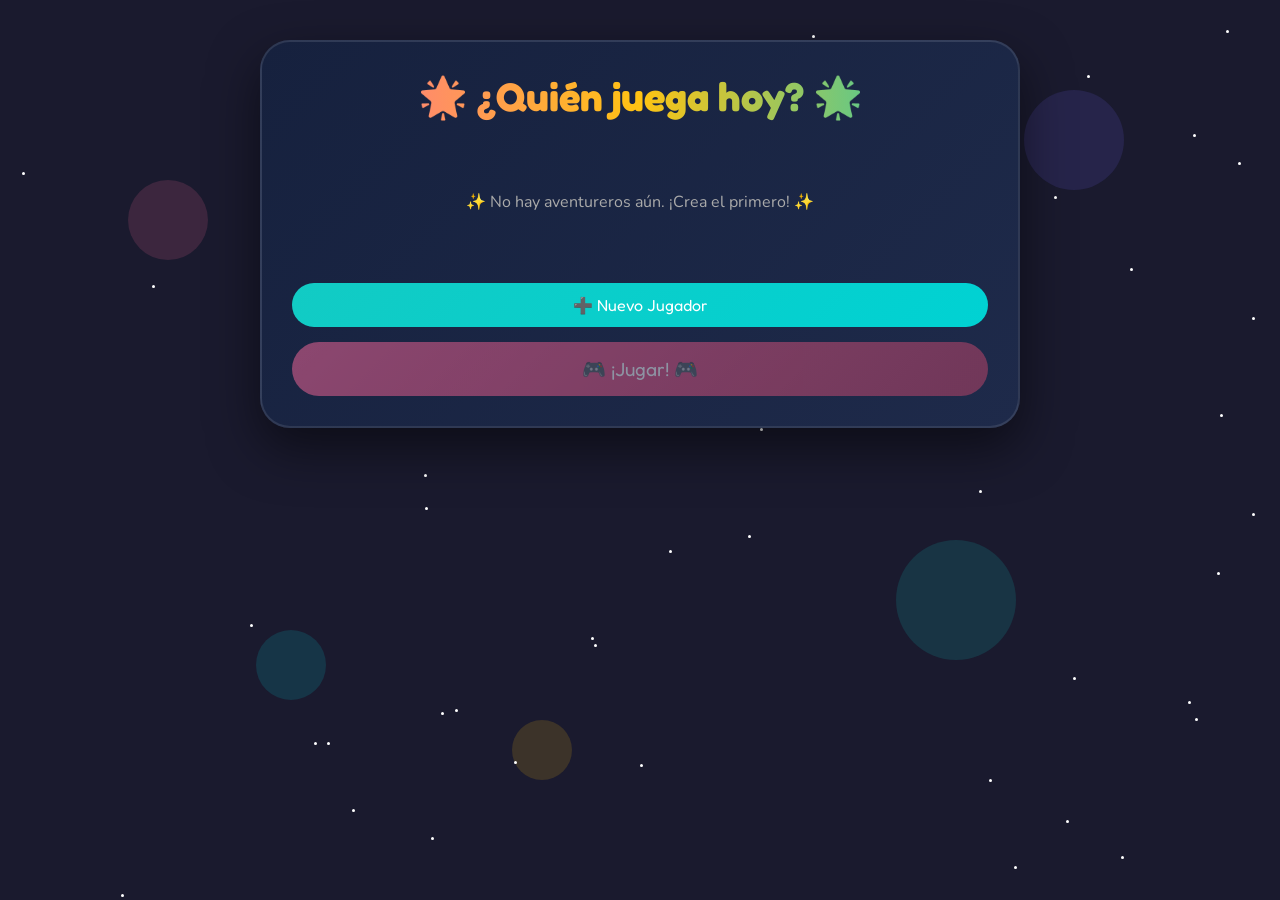
==== commit 899c01e1: "Update index.html" ====
--- a/index.html
+++ b/index.html
@@ -1,175 +1,1214 @@
 <!DOCTYPE html>
 <html lang="es">
 <head>
-  <meta charset="UTF-8" />
-  <meta name="viewport" content="width=device-width, initial-scale=1.0" />
-  <title>Mundo Mágico de Aurora</title>
-  <link rel="icon" href="data:," />
-  <link href="https://fonts.googleapis.com/css2?family=Fredoka+One&family=Nunito:wght@400;700;900&display=swap" rel="stylesheet" />
-  <link rel="stylesheet" href="./styles.css" />
-<script>
-  // Verificar si existe perfil
-  const profile = localStorage.getItem('auroraPlayerProfile');
-  if (!profile) {
-    window.location.href = 'profile.html';
-  }
-</script>
-  <script src="./gameCore.js"></script>
+    <meta charset="UTF-8">
+    <meta name="viewport" content="width=device-width, initial-scale=1.0">
+    <link rel="icon" href="data:,">
+    <title>Juegos Aurora - Mundo Mágico</title>
+    <link href="https://fonts.googleapis.com/css2?family=Fredoka+One&family=Nunito:wght@400;700;900&display=swap" rel="stylesheet">
+    <style>
+        :root {
+            --primary: #FF6B9D;
+            --secondary: #C44569;
+            --accent1: #FFC312;
+            --accent2: #12CBC4;
+            --accent3: #B53471;
+            --accent4: #6C5CE7;
+            --accent5: #00D2D3;
+            --accent6: #FF9F43;
+            --bg: #1a1a2e;
+            --card: #16213e;
+            --text: #f1f2f6;
+        }
+
+        * { margin: 0; padding: 0; box-sizing: border-box; }
+
+        body {
+            font-family: 'Nunito', sans-serif;
+            background: var(--bg);
+            min-height: 100vh;
+            overflow-x: hidden;
+            color: var(--text);
+        }
+
+        /* Background Animations */
+        .bg-animation {
+            position: fixed;
+            top: 0; left: 0;
+            width: 100%; height: 100%;
+            z-index: 0;
+            overflow: hidden;
+        }
+
+        .bg-animation .bubble {
+            position: absolute;
+            border-radius: 50%;
+            opacity: 0.15;
+            animation: float 15s infinite ease-in-out;
+        }
+
+        .bubble:nth-child(1) { width: 80px; height: 80px; background: var(--primary); left: 10%; top: 20%; animation-delay: 0s; }
+        .bubble:nth-child(2) { width: 120px; height: 120px; background: var(--accent2); left: 70%; top: 60%; animation-delay: 2s; }
+        .bubble:nth-child(3) { width: 60px; height: 60px; background: var(--accent1); left: 40%; top: 80%; animation-delay: 4s; }
+        .bubble:nth-child(4) { width: 100px; height: 100px; background: var(--accent4); left: 80%; top: 10%; animation-delay: 1s; }
+        .bubble:nth-child(5) { width: 70px; height: 70px; background: var(--accent5); left: 20%; top: 70%; animation-delay: 3s; }
+        .bubble:nth-child(6) { width: 90px; height: 90px; background: var(--accent6); left: 55%; top: 30%; animation-delay: 5s; }
+
+        @keyframes float {
+            0%, 100% { transform: translateY(0) rotate(0deg); }
+            33% { transform: translateY(-30px) rotate(120deg); }
+            66% { transform: translateY(20px) rotate(240deg); }
+        }
+
+        .stars {
+            position: fixed;
+            top: 0; left: 0;
+            width: 100%; height: 100%;
+            z-index: 0;
+            pointer-events: none;
+        }
+
+        .star {
+            position: absolute;
+            width: 4px; height: 4px;
+            background: white;
+            border-radius: 50%;
+            animation: twinkle 2s infinite ease-in-out;
+        }
+
+        @keyframes twinkle {
+            0%, 100% { opacity: 0.2; transform: scale(1); }
+            50% { opacity: 1; transform: scale(1.5); }
+        }
+
+        /* Main Menu */
+        .main-menu {
+            display: flex;
+            flex-direction: column;
+            align-items: center;
+            justify-content: center;
+            min-height: 100vh;
+            padding: 20px;
+            position: relative;
+            z-index: 1;
+        }
+
+        .menu-title {
+            font-family: 'Fredoka One', cursive;
+            font-size: 3.5rem;
+            text-align: center;
+            margin-bottom: 20px;
+            background: linear-gradient(135deg, #FF6B9D, #FFC312, #12CBC4);
+            -webkit-background-clip: text;
+            -webkit-text-fill-color: transparent;
+            text-shadow: 0 0 30px rgba(255, 107, 157, 0.3);
+            animation: title-glow 3s ease-in-out infinite;
+        }
+
+        @keyframes title-glow {
+            0%, 100% { filter: brightness(1); }
+            50% { filter: brightness(1.2); }
+        }
+
+        .welcome-message {
+            font-size: 1.2rem;
+            color: var(--accent1);
+            margin-bottom: 30px;
+            text-align: center;
+        }
+
+        .games-grid {
+            display: grid;
+            grid-template-columns: repeat(auto-fit, minmax(280px, 1fr));
+            gap: 25px;
+            max-width: 1200px;
+            width: 100%;
+            margin-bottom: 30px;
+        }
+
+        .game-card {
+            background: rgba(255, 255, 255, 0.05);
+            backdrop-filter: blur(10px);
+            border: 1px solid rgba(255, 255, 255, 0.1);
+            border-radius: 20px;
+            padding: 30px;
+            text-align: center;
+            cursor: pointer;
+            transition: all 0.4s cubic-bezier(0.175, 0.885, 0.32, 1.275);
+            position: relative;
+            overflow: hidden;
+        }
+
+        .game-card::before {
+            content: '';
+            position: absolute;
+            top: 0;
+            left: -100%;
+            width: 100%;
+            height: 100%;
+            background: linear-gradient(90deg, transparent, rgba(255,255,255,0.1), transparent);
+            transition: left 0.5s;
+        }
+
+        .game-card:hover::before {
+            left: 100%;
+        }
+
+        .game-card:hover {
+            transform: translateY(-10px) scale(1.02);
+            box-shadow: 0 20px 40px rgba(0, 0, 0, 0.3), 0 0 20px rgba(233, 69, 96, 0.2);
+            border-color: rgba(233, 69, 96, 0.3);
+        }
+
+        .game-card .emoji {
+            font-size: 4rem;
+            display: block;
+            margin-bottom: 15px;
+            transition: transform 0.3s;
+        }
+
+        .game-card:hover .emoji {
+            transform: scale(1.2) rotate(5deg);
+        }
+
+        .game-card h3 {
+            font-family: 'Fredoka One', cursive;
+            font-size: 1.5rem;
+            margin-bottom: 10px;
+            color: #fff;
+        }
+
+        .game-card p {
+            color: #a0a0a0;
+            font-size: 0.95rem;
+            line-height: 1.5;
+        }
+
+        /* User Bar */
+        .user-bar {
+            position: fixed;
+            top: 15px;
+            right: 20px;
+            z-index: 100;
+            background: rgba(0, 0, 0, 0.6);
+            backdrop-filter: blur(10px);
+            padding: 10px 20px;
+            border-radius: 50px;
+            border: 1px solid rgba(255,255,255,0.2);
+            display: flex;
+            align-items: center;
+            gap: 15px;
+            font-size: 0.9rem;
+        }
+
+        .user-avatar-small {
+            font-size: 1.5rem;
+        }
+
+        .user-name-small {
+            font-weight: bold;
+            color: var(--accent1);
+        }
+
+        .user-score-small {
+            color: white;
+        }
+
+        .user-bar a {
+            color: var(--accent2);
+            text-decoration: none;
+            margin-left: 5px;
+        }
+
+        .user-bar a:hover {
+            text-decoration: underline;
+        }
+
+        .switch-user-btn {
+            background: rgba(255,255,255,0.1);
+            border: 1px solid rgba(255,255,255,0.3);
+            color: white;
+            padding: 5px 12px;
+            border-radius: 20px;
+            cursor: pointer;
+            font-size: 0.8rem;
+            transition: all 0.3s;
+        }
+
+        .switch-user-btn:hover {
+            background: rgba(255,107,157,0.3);
+            border-color: var(--primary);
+        }
+
+        /* Footer */
+        .footer-links {
+            text-align: center;
+            margin-top: 20px;
+        }
+
+        .footer-links a {
+            color: var(--accent1);
+            text-decoration: none;
+            margin: 0 10px;
+            font-size: 0.9rem;
+        }
+
+        .footer-links a:hover {
+            text-decoration: underline;
+        }
+
+        /* Responsive */
+        @media (max-width: 600px) {
+            .menu-title { font-size: 2.5rem; }
+            .game-card { padding: 20px; }
+            .user-bar { padding: 6px 12px; font-size: 0.75rem; }
+            .user-bar a { font-size: 0.75rem; }
+        }
+
+        /* Game Containers (inicialmente ocultos) */
+        #ahorcado-app, #alfabeto-app, #lluvia-app, #palabras-app {
+            display: none;
+            position: relative;
+            z-index: 1;
+            min-height: 100vh;
+            padding: 20px;
+        }
+    </style>
+    <script src="./gameCore.js"></script>
 </head>
 <body>
-  <div class="bg-animation">
-    <div class="bubble"></div><div class="bubble"></div><div class="bubble"></div>
-    <div class="bubble"></div><div class="bubble"></div><div class="bubble"></div>
-  </div>
-  <div class="stars" id="global-stars"></div>
-
-  <!-- Sistema de Aventura (Reemplaza al Main Menu) -->
-  <div id="adventure-system" class="adventure-system">
-      <div class="adv-header">
-          <div class="adv-profile">
-              <div class="adv-avatar" id="adv_avatar">🦸‍♂️</div>
-              <div class="adv-stats">
-                  <h2 id="adv_playerName">Aventurero</h2>
-                  <div class="adv-level">Nivel <span id="adv_playerLevel">1</span></div>
-              </div>
-          </div>
-          <div class="adv-progress">
-              <div class="adv-progress-text">Exp: <span id="adv_progressText">0 / 1000</span></div>
-              <div class="adv-progress-bar"><div class="adv-progress-fill" id="adv_progressFill" style="width: 0%"></div></div>
-          </div>
-          <button class="adv-inventory-btn" onclick="openInventory()">🎒 Inventario</button>
-      </div>
-
-      <h1 class="adv-title">El Mundo Mágico de Aurora</h1>
-
-      <div class="adv-map">
-          <!-- Zona 1: Bosque de Letras -->
-          <a class="adv-zone zone-unlocked" id="zone_alfabeto" href="./aventura_alfabeto_2.html" style="text-decoration:none;">
-              <div class="zone-icon">🌳</div>
-              <div class="zone-name">Bosque de Letras</div>
-          </a>
-
-          <!-- Zona 2: Tormenta de Lluvia -->
-          <a class="adv-zone zone-locked" id="zone_lluvia" href="#" onclick="checkLock(event, 'lluvia', './lluvia.html')" style="text-decoration:none;">
-              <div class="zone-icon">☔</div>
-              <div class="zone-name">Tormenta Veloz</div>
-              <div class="zone-lock" id="lock_lluvia">🔒 Nivel 2</div>
-          </a>
-
-          <!-- Zona 3: Ruinas de Palabras -->
-          <a class="adv-zone zone-locked" id="zone_palabras" href="#" onclick="checkLock(event, 'palabras', './palabras.html')" style="text-decoration:none;">
-              <div class="zone-icon">🧩</div>
-              <div class="zone-name">Ruinas Antiguas</div>
-              <div class="zone-lock" id="lock_palabras">🔒 Nivel 5</div>
-          </a>
-
-          <!-- Zona 4: Torre del Ahorcado -->
-          <a class="adv-zone zone-locked" id="zone_ahorcado" href="#" onclick="checkLock(event, 'ahorcado', './ahorcado.html')" style="text-decoration:none;">
-              <div class="zone-icon">🎪</div>
-              <div class="zone-name">Torre Mágica</div>
-              <div class="zone-lock" id="lock_ahorcado">🔒 Nivel 8</div>
-          </a>
-      </div>
-  </div>
-
-  <!-- Inventory Overlay -->
-  <div class="adv-inventory-overlay" id="adv_inventory" style="display: none;">
-      <div class="adv-inventory-content">
-          <button class="adv-close-btn" onclick="closeInventory()">✖</button>
-          <h2>Tu Inventario Mágico 🎒</h2>
-          <div class="adv-inventory-grid" id="adv_inventoryGrid"></div>
-      </div>
-  </div>
-
-  <script>
-    (function createStars(){
-      const container = document.getElementById('global-stars');
-      for (let i=0;i<50;i++) {
-        const star = document.createElement('div');
-        star.className='star';
-        star.style.left = Math.random()*100+'%';
-        star.style.top = Math.random()*100+'%';
-        star.style.animationDelay = Math.random()*2+'s';
-        star.style.width = star.style.height = (Math.random()*3+2)+'px';
-        container.appendChild(star);
-      }
-    })();
-
-    function updateUI() {
-        document.getElementById('adv_playerLevel').textContent = gameCore.player.level;
-        let nextXP = gameCore.player.level * 1000;
-        document.getElementById('adv_progressText').textContent = `${gameCore.player.xp} / ${nextXP}`;
-        document.getElementById('adv_progressFill').style.width = `${(gameCore.player.xp / nextXP) * 100}%`;
-
-        const zones = ['lluvia', 'palabras', 'ahorcado'];
-        zones.forEach(z => {
-            let zEl = document.getElementById(`zone_${z}`);
-            let lEl = document.getElementById(`lock_${z}`);
-            if (zEl && lEl) {
-                if (gameCore.player.unlockedZones.includes(z)) {
-                    zEl.className = 'adv-zone zone-unlocked';
-                    lEl.style.display = 'none';
-                } else {
-                    zEl.className = 'adv-zone zone-locked';
-                    lEl.style.display = 'block';
-                }
+    <div class="bg-animation">
+        <div class="bubble"></div><div class="bubble"></div><div class="bubble"></div>
+        <div class="bubble"></div><div class="bubble"></div><div class="bubble"></div>
+    </div>
+    <div class="stars" id="global-stars"></div>
+
+    <!-- Barra de Usuario Activo -->
+    <div class="user-bar" id="userBar">
+        <div class="user-avatar-small" id="userAvatar">👤</div>
+        <div class="user-name-small" id="userName">Cargando...</div>
+        <div class="user-score-small" id="userScore">🏆 0 pts</div>
+        <button class="switch-user-btn" onclick="switchUser()">🔄 Cambiar</button>
+        <a href="dashboard.html" id="dashboardLink">📊 Ranking</a>
+    </div>
+
+    <!-- Botón Volver (oculto inicialmente) -->
+    <button id="mainBackBtn" class="back-btn" style="display:none;" onclick="showMainMenu()">🏠 Volver al Menú</button>
+
+    <!-- Main Menu -->
+    <div id="main-menu" class="main-menu">
+        <h1 class="menu-title">Juegos Aurora<br><span style="font-size: 1.5rem; color: #a0a0a0;">Bilingual School</span></h1>
+        
+        <div class="welcome-message" id="welcomeMessage">
+            ✨ ¡Bienvenido! Elige un juego para comenzar ✨
+        </div>
+
+        <div class="games-grid">
+            <div class="game-card" onclick="openGame('alfabeto')">
+                <span class="emoji">🌈</span>
+                <h3>Aventura del Alfabeto</h3>
+                <p>Encuentra y memoriza las letras con ayuda del unicornio mágico.</p>
+            </div>
+
+            <div class="game-card" onclick="openGame('lluvia')">
+                <span class="emoji">☔</span>
+                <h3>Lluvia de Letras</h3>
+                <p>Atrapa las letras correctas que caen del cielo. ¡Cuidado con las bombas!</p>
+            </div>
+            
+            <div class="game-card" onclick="openGame('palabras')">
+                <span class="emoji">🧩</span>
+                <h3>Palabras Escondidas</h3>
+                <p>Ordena las letras para formar la palabra y colecciona premios mágicos.</p>
+            </div>
+
+            <div class="game-card" onclick="openGame('ahorcado')">
+                <span class="emoji">🎪</span>
+                <h3>Ahorcado Mágico</h3>
+                <p>Descubre las palabras ocultas antes de que se dibuje el muñeco.</p>
+            </div>
+        </div>
+
+        <div class="footer-links">
+            <a href="user_manager.html">👥 Todos los Jugadores</a>
+            <a href="dashboard.html">🏆 Ranking Global</a>
+        </div>
+    </div>
+
+    <!-- Ahorcado Container -->
+    <div id="ahorcado-app">
+        <div class="game-container">
+            <div class="header">
+                <h1>🎪 Ahorcado Mágico</h1>
+                <p class="subtitle">Aurora Bilingual School</p>
+            </div>
+
+            <div class="score-board">
+                <div class="score-item">
+                    <span class="icon">⭐</span>
+                    <div>
+                        <div class="label">Puntos</div>
+                        <div class="value" id="ah_score">0</div>
+                    </div>
+                </div>
+                <div class="score-item">
+                    <span class="icon">🏆</span>
+                    <div>
+                        <div class="label">Ganadas</div>
+                        <div class="value" id="ah_wins">0</div>
+                    </div>
+                </div>
+                <div class="score-item">
+                    <span class="icon">🎯</span>
+                    <div>
+                        <div class="label">Palabras</div>
+                        <div class="value" id="ah_wordsCount">0</div>
+                    </div>
+                </div>
+            </div>
+
+            <div class="lang-selector">
+                <button class="lang-btn active" data-lang="es" onclick="ah_setLanguage('es')">🇪🇸 Español</button>
+                <button class="lang-btn" data-lang="en" onclick="ah_setLanguage('en')">🇺🇸 English</button>
+                <button class="lang-btn" data-lang="both" onclick="ah_setLanguage('both')">🌎 Ambos</button>
+            </div>
+
+            <div class="category-selector" id="ah_categorySelector">
+                <button class="category-btn active" data-cat="animals" onclick="ah_setCategory('animals')">🐱 Animales</button>
+                <button class="category-btn" data-cat="family" onclick="ah_setCategory('family')">👨‍👩‍👧 Familia</button>
+                <button class="category-btn" data-cat="colors" onclick="ah_setCategory('colors')">🎨 Colores</button>
+                <button class="category-btn" data-cat="food" onclick="ah_setCategory('food')">🍎 Comida</button>
+                <button class="category-btn" data-cat="objects" onclick="ah_setCategory('objects')">🏠 Casa</button>
+                <button class="category-btn" data-cat="mixed" onclick="ah_setCategory('mixed')">🎲 Mixto</button>
+            </div>
+
+            <div class="game-area">
+                <div class="word-display">
+                    <div class="hint" id="ah_hint">
+                        <span class="emoji" id="ah_hintEmoji">🐱</span>
+                        <span id="ah_hintText">Es un animal que dice miau</span>
+                    </div>
+                    <div class="word-slots" id="ah_wordSlots"></div>
+                </div>
+
+                <div class="hangman-area">
+                    <div class="hangman-drawing" id="ah_hangmanDrawing">
+                        <div class="hangman-part part-base" id="ah_part0"></div>
+                        <div class="hangman-part part-pole" id="ah_part1"></div>
+                        <div class="hangman-part part-top" id="ah_part2"></div>
+                        <div class="hangman-part part-rope" id="ah_part3"></div>
+                        <div class="hangman-part part-head" id="ah_part4">
+                            <div class="mouth"></div>
+                        </div>
+                        <div class="hangman-part part-body" id="ah_part5"></div>
+                        <div class="hangman-part part-arm-left" id="ah_part6"></div>
+                        <div class="hangman-part part-arm-right" id="ah_part7"></div>
+                        <div class="hangman-part part-leg-left" id="ah_part8"></div>
+                        <div class="hangman-part part-leg-right" id="ah_part9"></div>
+                    </div>
+                </div>
+
+                <div class="lives-display">
+                    <div class="hearts" id="ah_hearts">❤️❤️❤️❤️❤️❤️❤️❤️❤️❤️</div>
+                    <div class="lives-text" id="ah_livesText">10 intentos restantes</div>
+                </div>
+
+                <div class="keyboard" id="ah_keyboard"></div>
+            </div>
+        </div>
+        
+        <!-- Win Overlay -->
+        <div class="result-overlay" id="ah_winOverlay">
+            <div class="emoji">🎉</div>
+            <h2>¡GANASTE!</h2>
+            <p class="word-reveal">La palabra era: <span id="ah_winWord"></span></p>
+            <button class="restart-btn" onclick="ah_nextWord()">¡Siguiente palabra! 🚀</button>
+        </div>
+
+        <!-- Lose Overlay -->
+        <div class="result-overlay" id="ah_loseOverlay">
+            <div class="emoji">😢</div>
+            <h2>¡Ups!</h2>
+            <p class="word-reveal">La palabra era: <span id="ah_loseWord"></span></p>
+            <button class="restart-btn" onclick="ah_nextWord()">¡Intentar otra! 💪</button>
+        </div>
+    </div>
+
+    <!-- Alfabeto Container -->
+    <div id="alfabeto-app">
+        <div class="game-container">
+            <div class="header">
+                <h1>🌈 Aventura del Alfabeto</h1>
+                <p class="subtitle">Aurora Bilingual School</p>
+            </div>
+
+            <div class="score-board">
+                <div class="score-item">
+                    <span class="icon">⭐</span>
+                    <div>
+                        <div class="label">Puntos</div>
+                        <div class="value" id="al_score">0</div>
+                    </div>
+                </div>
+                <div class="score-item">
+                    <span class="icon">🔥</span>
+                    <div>
+                        <div class="label">Racha</div>
+                        <div class="value" id="al_streak">0</div>
+                    </div>
+                </div>
+                <div class="score-item">
+                    <span class="icon">❤️</span>
+                    <div>
+                        <div class="label">Vidas</div>
+                        <div class="value" id="al_lives">3</div>
+                    </div>
+                </div>
+                <div class="score-item">
+                    <span class="icon">🎯</span>
+                    <div>
+                        <div class="label">Nivel</div>
+                        <div class="value" id="al_level">1</div>
+                    </div>
+                </div>
+            </div>
+
+            <div class="lang-selector">
+                <div class="selector-label">🗣️ Idioma de la Voz</div>
+                <button class="lang-btn active" data-lang="es" onclick="al_setLanguage('es')">🇪🇸 Español</button>
+                <button class="lang-btn" data-lang="en" onclick="al_setLanguage('en')">🇺🇸 Inglés</button>
+                <button class="lang-btn" data-lang="both" onclick="al_setLanguage('both')">🌎 Ambos</button>
+            </div>
+
+            <div class="phase-selector">
+                <div class="selector-label">🎭 Fase de Aprendizaje</div>
+                <button class="phase-btn active" data-phase="1" onclick="al_setPhase(1)">👁️ Fase 1: Ver + Escuchar</button>
+                <button class="phase-btn" data-phase="2" onclick="al_setPhase(2)">🙈 Fase 2: Memorizar</button>
+                <button class="phase-btn" data-phase="3" onclick="al_setPhase(3)">🎧 Fase 3: Solo Escuchar</button>
+            </div>
+
+            <div class="mode-selector">
+                <div class="selector-label">🎮 Dificultad</div>
+                <button class="mode-btn active" data-mode="facil" onclick="al_setMode('facil')">😊 Fácil</button>
+                <button class="mode-btn" data-mode="medio" onclick="al_setMode('medio')">🤔 Medio</button>
+                <button class="mode-btn" data-mode="dificil" onclick="al_setMode('dificil')">😎 Difícil</button>
+                <button class="mode-btn" data-mode="dictado" onclick="al_setMode('dictado')">📝 Dictado</button>
+            </div>
+
+            <div class="progress-container">
+                <div class="progress-bar">
+                    <div class="progress-fill" id="al_progressFill" style="width: 0%"></div>
+                </div>
+                <div class="progress-text" id="al_progressText">Progreso: 0/10</div>
+            </div>
+
+            <div class="game-area">
+                <div class="target-display" id="al_targetDisplay">
+                    <button class="speak-btn pulse" id="al_speakBtn" onclick="al_speakLetter()" title="Escuchar de nuevo">🔊</button>
+                    <div class="instruction" id="al_instruction">¡Encuentra la letra!</div>
+                    <div class="target-letter" id="al_targetLetter">A</div>
+                    <div class="timer-bar">
+                        <div class="timer-fill" id="al_timerFill" style="width: 100%"></div>
+                    </div>
+                </div>
+                <div class="letter-grid" id="al_letterGrid"></div>
+            </div>
+        </div>
+
+        <!-- Start Screen -->
+        <div class="start-screen" id="al_startScreen">
+            <div class="mascot">🦄</div>
+            <div class="logo">¡Aventura del Alfabeto!</div>
+            <p style="color: #aaa; font-size: 1.1rem; text-align: center; max-width: 400px; margin-bottom: 10px;">
+                ¡Ayuda al unicornio a encontrar las letras!<br>
+                <span style="font-size: 0.9rem;">Aurora Bilingual School</span>
+            </p>
+            <button class="start-btn" id="al_startBtn" type="button" onclick="al_startGame()">¡JUGAR! 🚀</button>
+        </div>
+
+        <!-- Game Over -->
+        <div class="game-over" id="al_gameOver">
+            <div class="trophy">🏆</div>
+            <h2 id="al_gameOverTitle">¡Excelente!</h2>
+            <p class="final-score">Puntuación: <span id="al_finalScore">0</span></p>
+            <p class="final-score">Mejor racha: <span id="al_finalStreak">0</span></p>
+            <p class="final-score">Aciertos: <span id="al_finalCorrect">0</span>/<span id="al_finalTotal">0</span></p>
+            <div class="stars-rating" id="al_starsRating">⭐⭐⭐</div>
+            <button class="restart-btn" onclick="al_restartGame()">¡Jugar de Nuevo! 🎮</button>
+        </div>
+    </div>
+
+    <!-- Lluvia de Letras Container -->
+    <div id="lluvia-app">
+        <div class="game-container">
+            <div class="header">
+                <h1>☔ Lluvia de Letras</h1>
+                <p class="subtitle" id="ll_subtitle">Atrapa la letra correcta</p>
+                <div class="lang-selector" id="ll_langSelector">
+                    <button class="lang-btn active" data-lang="es" onclick="gc_setLangAndRefresh('es')">🇪🇸 Español</button>
+                    <button class="lang-btn" data-lang="en" onclick="gc_setLangAndRefresh('en')">🇺🇸 English</button>
+                </div>
+            </div>
+            <div class="score-board">
+                <div class="score-item"><span class="icon">⭐</span><div><div class="label">Puntos</div><div class="value" id="ll_score">0</div></div></div>
+                <div class="score-item"><span class="icon">❤️</span><div><div class="label">Vidas</div><div class="value" id="ll_lives">3</div></div></div>
+                <div class="score-item"><span class="icon">🎯</span><div><div class="label">Nivel</div><div class="value" id="ll_level">1</div></div></div>
+            </div>
+            <div class="ll-target-display">Atrapa la letra: <span id="ll_targetLetter" style="font-size: 3rem;">A</span></div>
+            <div style="text-align:center; margin-top: 8px;">
+                <button class="restart-btn" id="ll_resetBtn" onclick="ll_restartFromLevelOne()" style="padding:8px 16px; font-size:0.9rem;">Reiniciar nivel 1</button>
+            </div>
+            <div class="ll-area" id="ll_area"></div>
+        </div>
+        
+        <div class="game-over" id="ll_gameOver">
+            <div class="trophy">☔</div>
+            <h2>¡Juego Terminado!</h2>
+            <p class="final-score">Puntuación: <span id="ll_finalScore">0</span></p>
+            <p class="final-score">Nivel alcanzado: <span id="ll_finalLevel">1</span></p>
+            <button class="restart-btn" onclick="ll_startGame()">¡Jugar de Nuevo! 🎮</button>
+        </div>
+    </div>
+
+    <!-- Palabras Escondidas Container -->
+    <div id="palabras-app">
+        <div class="game-container">
+            <div class="header">
+                <h1>🧩 Palabras Escondidas</h1>
+                <p class="subtitle" id="pe_subtitle">Ordena las letras</p>
+                <div class="lang-selector" id="pe_langSelector">
+                    <button class="lang-btn active" data-lang="es" onclick="gc_setLangAndRefresh('es')">🇪🇸 Español</button>
+                    <button class="lang-btn" data-lang="en" onclick="gc_setLangAndRefresh('en')">🇺🇸 English</button>
+                </div>
+            </div>
+            <div class="score-board">
+                <div class="score-item"><span class="icon">⭐</span><div><div class="label">Puntos</div><div class="value" id="pe_score">0</div></div></div>
+                <div class="score-item"><span class="icon">🎯</span><div><div class="label">Nivel</div><div class="value" id="pe_level">1</div></div></div>
+            </div>
+            <div style="text-align:center; margin: 6px 0 12px;">
+                <button class="restart-btn" id="pe_resetBtn" onclick="pe_restartFromLevelOne()" style="padding:8px 16px; font-size:0.9rem;">Reiniciar nivel 1</button>
+            </div>
+            
+            <div class="game-area">
+                <div class="word-display" style="background: none; border: none; box-shadow: none;">
+                    <div class="hint" id="pe_hint" style="font-size: 4rem; margin-bottom: 20px;">🚗</div>
+                    <div class="pe-word-area" id="pe_wordSlots"></div>
+                </div>
+                <div class="pe-letters-area" id="pe_lettersArea"></div>
+            </div>
+            
+            <div class="pe-prizes">
+                <h3 id="pe_rewardsTitle">Colección de Premios Mágicos 🎁</h3>
+                <div class="pe-prize-list" id="pe_prizeList"></div>
+            </div>
+            <div class="collection-panel">
+                <h3 id="pe_collectionTitle">Colección de Recompensas</h3>
+                <div class="collection-grid" id="pe_collectionGrid"></div>
+            </div>
+        </div>
+        
+        <div class="result-overlay" id="pe_winOverlay">
+            <div class="emoji" id="pe_winEmoji">🎉</div>
+            <h2 id="pe_winTitle">¡EXCELENTE!</h2>
+            <p class="word-reveal" id="pe_prizeMsg" style="display: none;">¡Ganaste un nuevo premio!</p>
+            <button class="restart-btn" onclick="pe_nextWord()">Siguiente Palabra 🚀</button>
+        </div>
+    </div>
+
+    <script>
+        // ==================== GLOBAL FUNCTIONS ====================
+        
+        function showMainMenu() {
+            document.getElementById('main-menu').style.display = 'flex';
+            document.getElementById('ahorcado-app').style.display = 'none';
+            document.getElementById('alfabeto-app').style.display = 'none';
+            document.getElementById('lluvia-app').style.display = 'none';
+            document.getElementById('palabras-app').style.display = 'none';
+            document.getElementById('mainBackBtn').style.display = 'none';
+            
+            // Stop audio if exists
+            try { if(window.ah_audioCtx) window.ah_audioCtx.suspend(); } catch(e){}
+            try { if(window.al_audioCtx) window.al_audioCtx.suspend(); } catch(e){}
+            try { window.speechSynthesis.cancel(); } catch(e){}
+        }
+
+        function openGame(game) {
+            document.getElementById('main-menu').style.display = 'none';
+            document.getElementById('mainBackBtn').style.display = 'block';
+            
+            if (game === 'ahorcado') {
+                document.getElementById('ahorcado-app').style.display = 'block';
+                try { if(window.ah_audioCtx) window.ah_audioCtx.resume(); } catch(e){}
+                if (typeof ah_resetHangman === 'function') ah_resetHangman();
+                if (typeof ah_nextWord === 'function') ah_nextWord();
+            } else if (game === 'lluvia') {
+                document.getElementById('lluvia-app').style.display = 'block';
+                if (typeof ll_startGame === 'function') ll_startGame();
+            } else if (game === 'palabras') {
+                document.getElementById('palabras-app').style.display = 'block';
+                if (typeof pe_startGame === 'function') pe_startGame();
+            } else if (game === 'alfabeto') {
+                document.getElementById('alfabeto-app').style.display = 'block';
+                const scr = document.getElementById('al_startScreen');
+                if (scr) scr.classList.remove('hidden');
+                try { if(window.al_audioCtx) window.al_audioCtx.resume(); } catch(e){}
             }
-        });
-    }
-
-    function checkLock(e, zone, url) {
-        if (!gameCore.player.unlockedZones.includes(zone)) {
-            e.preventDefault();
-            let zEl = document.getElementById(`zone_${zone}`);
-            zEl.style.transform = 'translateY(5px)';
-            setTimeout(() => zEl.style.transform = 'none', 100);
-            return false;
+        }
+
+        function switchUser() {
+            localStorage.removeItem('aurora_active_user');
+            window.location.href = 'user_manager.html';
+        }
+
+        function updateUserBar() {
+            const activeId = localStorage.getItem('aurora_active_user');
+            if (!activeId) {
+                window.location.href = 'user_manager.html';
+                return;
+            }
+            
+            const users = JSON.parse(localStorage.getItem('aurora_users') || '[]');
+            const user = users.find(u => u.id === activeId);
+            
+            if (!user) {
+                localStorage.removeItem('aurora_active_user');
+                window.location.href = 'user_manager.html';
+                return;
+            }
+            
+            document.getElementById('userAvatar').textContent = user.avatar || '👤';
+            document.getElementById('userName').textContent = user.name || 'Aventurero';
+            document.getElementById('userScore').innerHTML = `🏆 ${user.stats?.totalScore || 0} pts`;
+            
+            const welcomeMsg = document.getElementById('welcomeMessage');
+            if (welcomeMsg) {
+                welcomeMsg.innerHTML = `✨ ¡Bienvenido, ${user.name}! Elige un juego para comenzar ✨`;
+            }
+        }
+
+        function createStars() {
+            const container = document.getElementById('global-stars');
+            for (let i = 0; i < 50; i++) {
+                const star = document.createElement('div');
+                star.className = 'star';
+                star.style.left = Math.random() * 100 + '%';
+                star.style.top = Math.random() * 100 + '%';
+                star.style.animationDelay = Math.random() * 2 + 's';
+                star.style.width = star.style.height = (Math.random() * 3 + 2) + 'px';
+                container.appendChild(star);
+            }
+        }
+        
+        // Inicialización
+        createStars();
+        
+        // Verificar usuario activo al cargar
+        const activeId = localStorage.getItem('aurora_active_user');
+        if (!activeId) {
+            window.location.href = 'user_manager.html';
         } else {
-            window.location.href = url;
-        }
-    }
-
-    function openInventory() {
-        document.getElementById('adv_inventory').style.display = 'flex';
-        let grid = document.getElementById('adv_inventoryGrid');
-        grid.innerHTML = '';
-        
-        if(gameCore.player.rewards.length === 0) {
-            grid.innerHTML = '<p style="color:#aaa; grid-column:1/-1;">Sube de nivel para desbloquear premios mágicos.</p>';
-        } else {
-            gameCore.player.rewards.forEach(rid => {
-                let item = gameCore.rewardCatalog.find(r => r.id === rid);
-                if(item) {
-                    let div = document.createElement('div');
-                    div.className = `inv-item ${item.rarity}`;
-                    div.innerHTML = `
-                        <div class="inv-icon">${item.icon}</div>
-                        <div class="inv-name">${item.name}</div>
-                        <div class="inv-desc">${item.desc}</div>
-                    `;
-                    grid.appendChild(div);
-                }
-            });
-        }
-    }
-
-    function closeInventory() {
-        document.getElementById('adv_inventory').style.display = 'none';
-    }
-
-    // Listeners for UI updates
-    document.addEventListener('adv_levelup', (e) => {
-        alert(`¡Felicidades! Eres Nivel ${e.detail.level}`);
-        updateUI();
-    });
+            updateUserBar();
+        }
+        
+        // Mostrar menú principal
+        showMainMenu();
+
+        // ==================== FUNCIONES DE RESPALDO ====================
+        // Estas funciones serán sobrescritas por los juegos individuales
+        
+        function gc_setLangAndRefresh(lang) {
+            if (window.gameCore) window.gameCore.setLanguage(lang);
+        }
+        
+        function gc_refreshHeaderLabels() {}
+        
+        // Deshabilitar stars duplicados
+        function ah_createStars() {}
+        function al_createStars() {}
+    </script>
+
+    <!-- Los scripts de los juegos se cargan aquí -->
+    <script src="./ahorcado.js"></script>
+    <script src="./aventura_alfabeto.js"></script>
+    <script src="./lluvia.js"></script>
+    <script src="./palabras.js"></script>
     
-    document.addEventListener('adv_reward', (e) => {
-        const reward = e.detail;
-        alert(`¡NUEVO PREMIO MAGICO!
-${reward.icon} ${reward.name} (${reward.rarity})`);
-    });
-
-    window.addEventListener('load', updateUI);
-  </script>
+    <style>
+        /* Estilos adicionales para los juegos */
+        .back-btn {
+            position: fixed;
+            top: 20px;
+            left: 20px;
+            z-index: 2000;
+            background: linear-gradient(135deg, #6C5CE7, #B53471);
+            color: white;
+            border: none;
+            border-radius: 50px;
+            padding: 10px 20px;
+            font-family: 'Fredoka One', cursive;
+            cursor: pointer;
+            box-shadow: 0 5px 15px rgba(0,0,0,0.3);
+            transition: all 0.3s;
+        }
+        
+        .back-btn:hover {
+            transform: scale(1.05);
+        }
+        
+        .game-container {
+            max-width: 900px;
+            margin: 0 auto;
+            padding: 20px;
+            position: relative;
+            z-index: 1;
+        }
+        
+        .score-board {
+            display: flex;
+            gap: 20px;
+            justify-content: center;
+            flex-wrap: wrap;
+            margin-bottom: 20px;
+        }
+        
+        .score-item {
+            background: linear-gradient(135deg, #16213e, #1e2a4a);
+            border-radius: 20px;
+            padding: 12px 25px;
+            display: flex;
+            align-items: center;
+            gap: 10px;
+            border: 1px solid rgba(255,255,255,0.1);
+        }
+        
+        .score-item .icon { font-size: 1.5rem; }
+        .score-item .label { font-size: 0.75rem; color: #888; }
+        .score-item .value { font-family: 'Fredoka One', cursive; font-size: 1.5rem; color: #FFC312; }
+        
+        .lang-selector, .category-selector, .phase-selector, .mode-selector {
+            display: flex;
+            gap: 10px;
+            justify-content: center;
+            flex-wrap: wrap;
+            margin-bottom: 15px;
+        }
+        
+        .lang-btn, .category-btn, .phase-btn, .mode-btn {
+            background: rgba(255,255,255,0.05);
+            border: 2px solid rgba(255,255,255,0.1);
+            color: white;
+            padding: 8px 16px;
+            border-radius: 25px;
+            cursor: pointer;
+            font-weight: bold;
+            transition: all 0.3s;
+        }
+        
+        .lang-btn.active, .category-btn.active, .phase-btn.active, .mode-btn.active {
+            background: linear-gradient(135deg, #FF6B9D, #C44569);
+            border-color: transparent;
+        }
+        
+        .word-display {
+            background: linear-gradient(135deg, #16213e, #1e2a4a);
+            border-radius: 25px;
+            padding: 25px;
+            text-align: center;
+            margin-bottom: 20px;
+        }
+        
+        .word-slots {
+            display: flex;
+            justify-content: center;
+            gap: 10px;
+            flex-wrap: wrap;
+        }
+        
+        .letter-slot {
+            width: 60px;
+            height: 70px;
+            background: rgba(255,255,255,0.05);
+            border: 2px solid rgba(255,255,255,0.2);
+            border-radius: 15px;
+            display: flex;
+            align-items: center;
+            justify-content: center;
+            font-family: 'Fredoka One', cursive;
+            font-size: 2rem;
+            color: white;
+        }
+        
+        .letter-slot.filled {
+            background: linear-gradient(135deg, #12CBC4, #00D2D3);
+            border-color: transparent;
+        }
+        
+        .keyboard {
+            display: flex;
+            flex-direction: column;
+            gap: 8px;
+            align-items: center;
+            margin-top: 20px;
+        }
+        
+        .keyboard-row {
+            display: flex;
+            gap: 6px;
+            justify-content: center;
+            flex-wrap: wrap;
+        }
+        
+        .key-btn {
+            width: 45px;
+            height: 50px;
+            border: none;
+            border-radius: 12px;
+            font-family: 'Fredoka One', cursive;
+            font-size: 1.2rem;
+            color: white;
+            cursor: pointer;
+            transition: all 0.2s;
+        }
+        
+        .key-btn.correct {
+            background: #2ecc71 !important;
+        }
+        
+        .key-btn.wrong {
+            background: #e74c3c !important;
+            opacity: 0.5;
+        }
+        
+        .result-overlay, .game-over, .start-screen {
+            position: fixed;
+            top: 0;
+            left: 0;
+            width: 100%;
+            height: 100%;
+            background: rgba(26,26,46,0.95);
+            backdrop-filter: blur(10px);
+            display: none;
+            flex-direction: column;
+            align-items: center;
+            justify-content: center;
+            z-index: 2000;
+        }
+        
+        .result-overlay.show, .game-over.show, .start-screen:not(.hidden) {
+            display: flex;
+        }
+        
+        .start-screen.hidden {
+            display: none;
+        }
+        
+        .result-overlay .emoji, .game-over .trophy, .start-screen .mascot {
+            font-size: 6rem;
+            margin-bottom: 20px;
+            animation: bounce 1s ease-in-out infinite;
+        }
+        
+        @keyframes bounce {
+            0%, 100% { transform: translateY(0); }
+            50% { transform: translateY(-20px); }
+        }
+        
+        .result-overlay h2, .game-over h2, .start-screen .logo {
+            font-family: 'Fredoka One', cursive;
+            font-size: 2.5rem;
+            background: linear-gradient(135deg, #FF6B9D, #FFC312);
+            -webkit-background-clip: text;
+            -webkit-text-fill-color: transparent;
+        }
+        
+        .restart-btn, .start-btn {
+            background: linear-gradient(135deg, #12CBC4, #00D2D3);
+            border: none;
+            color: white;
+            padding: 15px 40px;
+            border-radius: 30px;
+            font-family: 'Fredoka One', cursive;
+            font-size: 1.2rem;
+            cursor: pointer;
+            margin-top: 20px;
+            transition: all 0.3s;
+        }
+        
+        .restart-btn:hover, .start-btn:hover {
+            transform: translateY(-3px);
+        }
+        
+        /* Lluvia de Letras */
+        .ll-area {
+            position: relative;
+            width: 100%;
+            height: 500px;
+            background: rgba(0,0,0,0.3);
+            border-radius: 20px;
+            overflow: hidden;
+            margin-top: 20px;
+        }
+        
+        .ll-falling {
+            position: absolute;
+            width: 50px;
+            height: 50px;
+            border-radius: 50%;
+            display: flex;
+            align-items: center;
+            justify-content: center;
+            font-family: 'Fredoka One', cursive;
+            font-size: 1.5rem;
+            cursor: pointer;
+            transition: transform 0.1s;
+        }
+        
+        .ll-falling.letter {
+            background: linear-gradient(135deg, #6C5CE7, #a29bfe);
+        }
+        
+        .ll-falling.letter.target {
+            background: linear-gradient(135deg, #FF6B9D, #C44569);
+        }
+        
+        .ll-falling.heart {
+            background: #e74c3c;
+        }
+        
+        .ll-falling.bomb {
+            background: #333;
+        }
+        
+        .ll-target-display {
+            text-align: center;
+            font-size: 1.5rem;
+            margin: 15px 0;
+        }
+        
+        /* Palabras Escondidas */
+        .pe-word-area {
+            display: flex;
+            justify-content: center;
+            gap: 10px;
+            margin: 20px 0;
+        }
+        
+        .pe-slot {
+            width: 60px;
+            height: 70px;
+            border: 3px dashed rgba(255,255,255,0.3);
+            border-radius: 15px;
+            display: flex;
+            align-items: center;
+            justify-content: center;
+            font-family: 'Fredoka One', cursive;
+            font-size: 2rem;
+            cursor: pointer;
+        }
+        
+        .pe-slot.filled {
+            border-style: solid;
+            border-color: #12CBC4;
+            background: rgba(18,203,196,0.1);
+        }
+        
+        .pe-letters-area {
+            display: flex;
+            justify-content: center;
+            gap: 15px;
+            flex-wrap: wrap;
+            margin: 20px 0;
+        }
+        
+        .pe-letter-btn {
+            width: 60px;
+            height: 70px;
+            border-radius: 15px;
+            background: linear-gradient(135deg, #FF6B9D, #C44569);
+            border: none;
+            font-family: 'Fredoka One', cursive;
+            font-size: 2rem;
+            color: white;
+            cursor: pointer;
+            transition: all 0.2s;
+        }
+        
+        .pe-letter-btn:hover {
+            transform: scale(1.1);
+        }
+        
+        .pe-letter-btn.hidden {
+            opacity: 0;
+            pointer-events: none;
+        }
+        
+        .pe-prizes {
+            text-align: center;
+            margin-top: 20px;
+            padding: 20px;
+            background: rgba(255,255,255,0.05);
+            border-radius: 20px;
+        }
+        
+        .pe-prize-list {
+            display: flex;
+            justify-content: center;
+            gap: 15px;
+            flex-wrap: wrap;
+            font-size: 2rem;
+        }
+        
+        .collection-panel {
+            margin-top: 20px;
+            padding: 20px;
+            background: rgba(255,255,255,0.03);
+            border-radius: 20px;
+        }
+        
+        .collection-grid {
+            display: grid;
+            grid-template-columns: repeat(auto-fill, minmax(80px, 1fr));
+            gap: 10px;
+        }
+        
+        .collection-item {
+            text-align: center;
+            padding: 10px;
+            background: rgba(255,255,255,0.05);
+            border-radius: 10px;
+        }
+        
+        .collection-item.locked {
+            opacity: 0.3;
+            filter: grayscale(1);
+        }
+        
+        .selector-label {
+            width: 100%;
+            text-align: center;
+            font-size: 0.8rem;
+            color: #888;
+            margin-bottom: 5px;
+        }
+        
+        .progress-container {
+            margin: 20px 0;
+        }
+        
+        .progress-bar {
+            width: 100%;
+            height: 12px;
+            background: rgba(255,255,255,0.1);
+            border-radius: 10px;
+            overflow: hidden;
+        }
+        
+        .progress-fill {
+            height: 100%;
+            background: linear-gradient(90deg, #12CBC4, #FFC312);
+            border-radius: 10px;
+            transition: width 0.5s;
+        }
+        
+        .target-display {
+            text-align: center;
+            padding: 20px;
+            background: rgba(0,0,0,0.2);
+            border-radius: 20px;
+            margin-bottom: 20px;
+            position: relative;
+        }
+        
+        .target-letter {
+            font-family: 'Fredoka One', cursive;
+            font-size: 5rem;
+            transition: all 0.3s;
+        }
+        
+        .target-letter.hidden-letter {
+            opacity: 0;
+            transform: scale(0.5);
+        }
+        
+        .speak-btn {
+            position: absolute;
+            top: 10px;
+            right: 10px;
+            background: rgba(255,255,255,0.1);
+            border: none;
+            border-radius: 50%;
+            width: 40px;
+            height: 40px;
+            font-size: 1.2rem;
+            cursor: pointer;
+        }
+        
+        .letter-grid {
+            display: grid;
+            grid-template-columns: repeat(auto-fill, minmax(80px, 1fr));
+            gap: 12px;
+        }
+        
+        .letter-card {
+            aspect-ratio: 1;
+            background: linear-gradient(135deg, #FF6B9D, #C44569);
+            border-radius: 15px;
+            display: flex;
+            align-items: center;
+            justify-content: center;
+            font-family: 'Fredoka One', cursive;
+            font-size: 2rem;
+            cursor: pointer;
+            transition: all 0.3s;
+        }
+        
+        .letter-card.correct {
+            background: #2ecc71 !important;
+        }
+        
+        .letter-card.wrong {
+            background: #e74c3c !important;
+        }
+        
+        /* Alfabeto adicionales */
+        .countdown-overlay {
+            position: absolute;
+            top: 50%;
+            left: 50%;
+            transform: translate(-50%, -50%);
+            font-family: 'Fredoka One', cursive;
+            font-size: 4rem;
+            color: #FFC312;
+            animation: countdownPop 0.9s ease-out;
+        }
+        
+        @keyframes countdownPop {
+            0% { transform: translate(-50%, -50%) scale(0); opacity: 0; }
+            50% { transform: translate(-50%, -50%) scale(1.5); opacity: 1; }
+            100% { transform: translate(-50%, -50%) scale(1); opacity: 0; }
+        }
+        
+        .timer-bar {
+            margin-top: 15px;
+            height: 6px;
+            background: rgba(255,255,255,0.1);
+            border-radius: 3px;
+            overflow: hidden;
+        }
+        
+        .timer-fill {
+            height: 100%;
+            background: linear-gradient(90deg, #12CBC4, #FFC312);
+            transition: width 0.1s linear;
+        }
+        
+        @media (max-width: 600px) {
+            .letter-slot, .pe-slot { width: 45px; height: 55px; font-size: 1.5rem; }
+            .key-btn { width: 35px; height: 42px; font-size: 1rem; }
+            .letter-card { font-size: 1.5rem; }
+            .pe-letter-btn { width: 50px; height: 60px; font-size: 1.5rem; }
+            .target-letter { font-size: 3rem; }
+        }
+    </style>
 </body>
 </html>
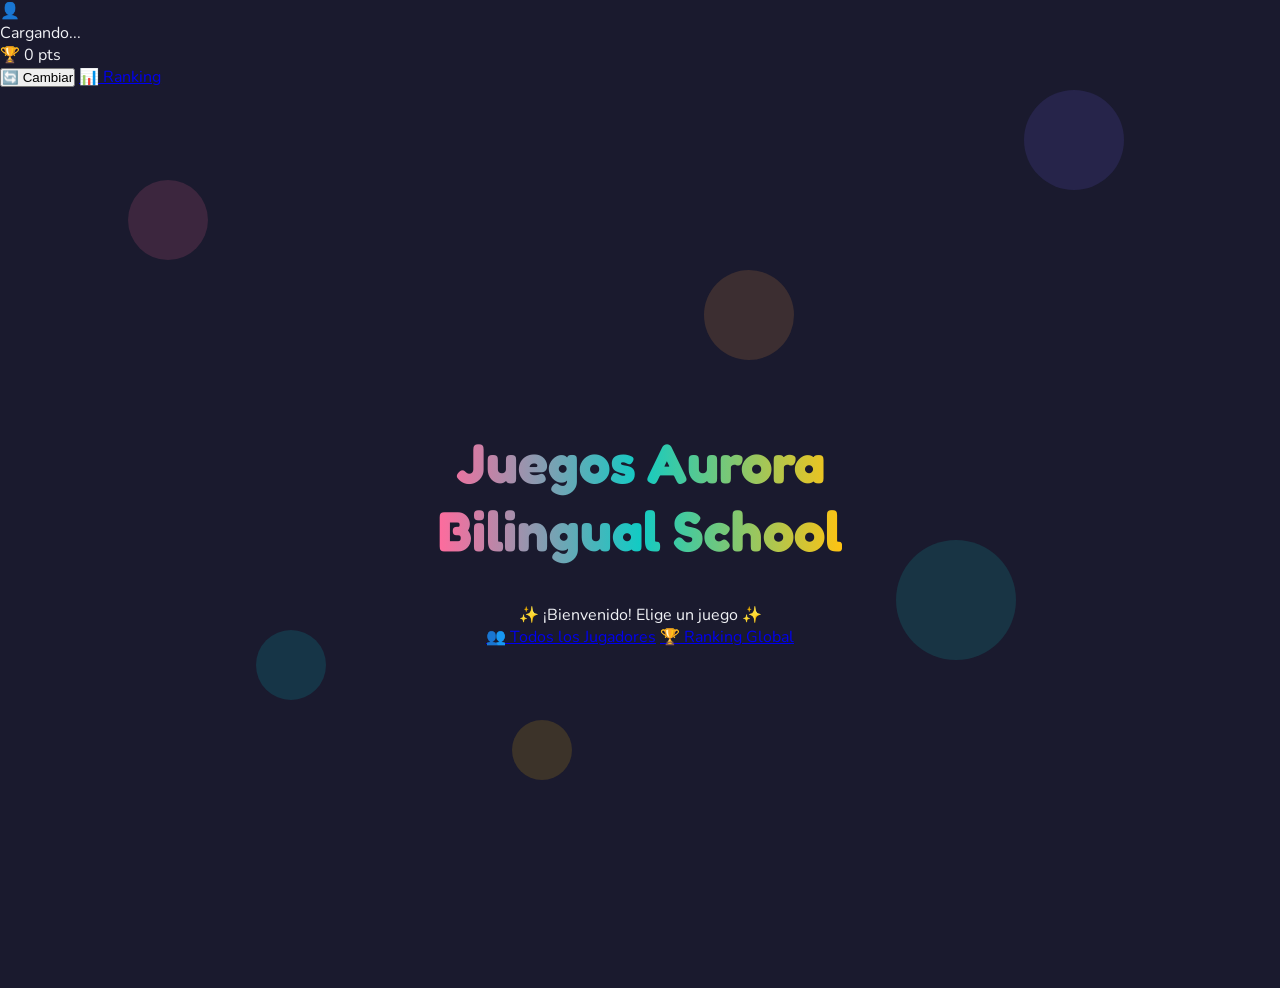
==== commit c8ee3563: "Update index.html" ====
--- a/index.html
+++ b/index.html
@@ -1,1214 +1,54 @@
-<!DOCTYPE html>
-<html lang="es">
-<head>
-    <meta charset="UTF-8">
-    <meta name="viewport" content="width=device-width, initial-scale=1.0">
-    <link rel="icon" href="data:,">
-    <title>Juegos Aurora - Mundo Mágico</title>
-    <link href="https://fonts.googleapis.com/css2?family=Fredoka+One&family=Nunito:wght@400;700;900&display=swap" rel="stylesheet">
-    <style>
-        :root {
-            --primary: #FF6B9D;
-            --secondary: #C44569;
-            --accent1: #FFC312;
-            --accent2: #12CBC4;
-            --accent3: #B53471;
-            --accent4: #6C5CE7;
-            --accent5: #00D2D3;
-            --accent6: #FF9F43;
-            --bg: #1a1a2e;
-            --card: #16213e;
-            --text: #f1f2f6;
-        }
-
-        * { margin: 0; padding: 0; box-sizing: border-box; }
-
-        body {
-            font-family: 'Nunito', sans-serif;
-            background: var(--bg);
-            min-height: 100vh;
-            overflow-x: hidden;
-            color: var(--text);
-        }
-
-        /* Background Animations */
-        .bg-animation {
-            position: fixed;
-            top: 0; left: 0;
-            width: 100%; height: 100%;
-            z-index: 0;
-            overflow: hidden;
-        }
-
-        .bg-animation .bubble {
-            position: absolute;
-            border-radius: 50%;
-            opacity: 0.15;
-            animation: float 15s infinite ease-in-out;
-        }
-
-        .bubble:nth-child(1) { width: 80px; height: 80px; background: var(--primary); left: 10%; top: 20%; animation-delay: 0s; }
-        .bubble:nth-child(2) { width: 120px; height: 120px; background: var(--accent2); left: 70%; top: 60%; animation-delay: 2s; }
-        .bubble:nth-child(3) { width: 60px; height: 60px; background: var(--accent1); left: 40%; top: 80%; animation-delay: 4s; }
-        .bubble:nth-child(4) { width: 100px; height: 100px; background: var(--accent4); left: 80%; top: 10%; animation-delay: 1s; }
-        .bubble:nth-child(5) { width: 70px; height: 70px; background: var(--accent5); left: 20%; top: 70%; animation-delay: 3s; }
-        .bubble:nth-child(6) { width: 90px; height: 90px; background: var(--accent6); left: 55%; top: 30%; animation-delay: 5s; }
-
-        @keyframes float {
-            0%, 100% { transform: translateY(0) rotate(0deg); }
-            33% { transform: translateY(-30px) rotate(120deg); }
-            66% { transform: translateY(20px) rotate(240deg); }
-        }
-
-        .stars {
-            position: fixed;
-            top: 0; left: 0;
-            width: 100%; height: 100%;
-            z-index: 0;
-            pointer-events: none;
-        }
-
-        .star {
-            position: absolute;
-            width: 4px; height: 4px;
-            background: white;
-            border-radius: 50%;
-            animation: twinkle 2s infinite ease-in-out;
-        }
-
-        @keyframes twinkle {
-            0%, 100% { opacity: 0.2; transform: scale(1); }
-            50% { opacity: 1; transform: scale(1.5); }
-        }
-
-        /* Main Menu */
-        .main-menu {
-            display: flex;
-            flex-direction: column;
-            align-items: center;
-            justify-content: center;
-            min-height: 100vh;
-            padding: 20px;
-            position: relative;
-            z-index: 1;
-        }
-
-        .menu-title {
-            font-family: 'Fredoka One', cursive;
-            font-size: 3.5rem;
-            text-align: center;
-            margin-bottom: 20px;
-            background: linear-gradient(135deg, #FF6B9D, #FFC312, #12CBC4);
-            -webkit-background-clip: text;
-            -webkit-text-fill-color: transparent;
-            text-shadow: 0 0 30px rgba(255, 107, 157, 0.3);
-            animation: title-glow 3s ease-in-out infinite;
-        }
-
-        @keyframes title-glow {
-            0%, 100% { filter: brightness(1); }
-            50% { filter: brightness(1.2); }
-        }
-
-        .welcome-message {
-            font-size: 1.2rem;
-            color: var(--accent1);
-            margin-bottom: 30px;
-            text-align: center;
-        }
-
-        .games-grid {
-            display: grid;
-            grid-template-columns: repeat(auto-fit, minmax(280px, 1fr));
-            gap: 25px;
-            max-width: 1200px;
-            width: 100%;
-            margin-bottom: 30px;
-        }
-
-        .game-card {
-            background: rgba(255, 255, 255, 0.05);
-            backdrop-filter: blur(10px);
-            border: 1px solid rgba(255, 255, 255, 0.1);
-            border-radius: 20px;
-            padding: 30px;
-            text-align: center;
-            cursor: pointer;
-            transition: all 0.4s cubic-bezier(0.175, 0.885, 0.32, 1.275);
-            position: relative;
-            overflow: hidden;
-        }
-
-        .game-card::before {
-            content: '';
-            position: absolute;
-            top: 0;
-            left: -100%;
-            width: 100%;
-            height: 100%;
-            background: linear-gradient(90deg, transparent, rgba(255,255,255,0.1), transparent);
-            transition: left 0.5s;
-        }
-
-        .game-card:hover::before {
-            left: 100%;
-        }
-
-        .game-card:hover {
-            transform: translateY(-10px) scale(1.02);
-            box-shadow: 0 20px 40px rgba(0, 0, 0, 0.3), 0 0 20px rgba(233, 69, 96, 0.2);
-            border-color: rgba(233, 69, 96, 0.3);
-        }
-
-        .game-card .emoji {
-            font-size: 4rem;
-            display: block;
-            margin-bottom: 15px;
-            transition: transform 0.3s;
-        }
-
-        .game-card:hover .emoji {
-            transform: scale(1.2) rotate(5deg);
-        }
-
-        .game-card h3 {
-            font-family: 'Fredoka One', cursive;
-            font-size: 1.5rem;
-            margin-bottom: 10px;
-            color: #fff;
-        }
-
-        .game-card p {
-            color: #a0a0a0;
-            font-size: 0.95rem;
-            line-height: 1.5;
-        }
-
-        /* User Bar */
-        .user-bar {
-            position: fixed;
-            top: 15px;
-            right: 20px;
-            z-index: 100;
-            background: rgba(0, 0, 0, 0.6);
-            backdrop-filter: blur(10px);
-            padding: 10px 20px;
-            border-radius: 50px;
-            border: 1px solid rgba(255,255,255,0.2);
-            display: flex;
-            align-items: center;
-            gap: 15px;
-            font-size: 0.9rem;
-        }
-
-        .user-avatar-small {
-            font-size: 1.5rem;
-        }
-
-        .user-name-small {
-            font-weight: bold;
-            color: var(--accent1);
-        }
-
-        .user-score-small {
-            color: white;
-        }
-
-        .user-bar a {
-            color: var(--accent2);
-            text-decoration: none;
-            margin-left: 5px;
-        }
-
-        .user-bar a:hover {
-            text-decoration: underline;
-        }
-
-        .switch-user-btn {
-            background: rgba(255,255,255,0.1);
-            border: 1px solid rgba(255,255,255,0.3);
-            color: white;
-            padding: 5px 12px;
-            border-radius: 20px;
-            cursor: pointer;
-            font-size: 0.8rem;
-            transition: all 0.3s;
-        }
-
-        .switch-user-btn:hover {
-            background: rgba(255,107,157,0.3);
-            border-color: var(--primary);
-        }
-
-        /* Footer */
-        .footer-links {
-            text-align: center;
-            margin-top: 20px;
-        }
-
-        .footer-links a {
-            color: var(--accent1);
-            text-decoration: none;
-            margin: 0 10px;
-            font-size: 0.9rem;
-        }
-
-        .footer-links a:hover {
-            text-decoration: underline;
-        }
-
-        /* Responsive */
-        @media (max-width: 600px) {
-            .menu-title { font-size: 2.5rem; }
-            .game-card { padding: 20px; }
-            .user-bar { padding: 6px 12px; font-size: 0.75rem; }
-            .user-bar a { font-size: 0.75rem; }
-        }
-
-        /* Game Containers (inicialmente ocultos) */
-        #ahorcado-app, #alfabeto-app, #lluvia-app, #palabras-app {
-            display: none;
-            position: relative;
-            z-index: 1;
-            min-height: 100vh;
-            padding: 20px;
-        }
-    </style>
-    <script src="./gameCore.js"></script>
-</head>
-<body>
-    <div class="bg-animation">
-        <div class="bubble"></div><div class="bubble"></div><div class="bubble"></div>
-        <div class="bubble"></div><div class="bubble"></div><div class="bubble"></div>
-    </div>
-    <div class="stars" id="global-stars"></div>
-
-    <!-- Barra de Usuario Activo -->
-    <div class="user-bar" id="userBar">
-        <div class="user-avatar-small" id="userAvatar">👤</div>
-        <div class="user-name-small" id="userName">Cargando...</div>
-        <div class="user-score-small" id="userScore">🏆 0 pts</div>
-        <button class="switch-user-btn" onclick="switchUser()">🔄 Cambiar</button>
-        <a href="dashboard.html" id="dashboardLink">📊 Ranking</a>
-    </div>
-
-    <!-- Botón Volver (oculto inicialmente) -->
-    <button id="mainBackBtn" class="back-btn" style="display:none;" onclick="showMainMenu()">🏠 Volver al Menú</button>
-
-    <!-- Main Menu -->
-    <div id="main-menu" class="main-menu">
-        <h1 class="menu-title">Juegos Aurora<br><span style="font-size: 1.5rem; color: #a0a0a0;">Bilingual School</span></h1>
-        
-        <div class="welcome-message" id="welcomeMessage">
-            ✨ ¡Bienvenido! Elige un juego para comenzar ✨
-        </div>
-
-        <div class="games-grid">
-            <div class="game-card" onclick="openGame('alfabeto')">
-                <span class="emoji">🌈</span>
-                <h3>Aventura del Alfabeto</h3>
-                <p>Encuentra y memoriza las letras con ayuda del unicornio mágico.</p>
-            </div>
-
-            <div class="game-card" onclick="openGame('lluvia')">
-                <span class="emoji">☔</span>
-                <h3>Lluvia de Letras</h3>
-                <p>Atrapa las letras correctas que caen del cielo. ¡Cuidado con las bombas!</p>
-            </div>
-            
-            <div class="game-card" onclick="openGame('palabras')">
-                <span class="emoji">🧩</span>
-                <h3>Palabras Escondidas</h3>
-                <p>Ordena las letras para formar la palabra y colecciona premios mágicos.</p>
-            </div>
-
-            <div class="game-card" onclick="openGame('ahorcado')">
-                <span class="emoji">🎪</span>
-                <h3>Ahorcado Mágico</h3>
-                <p>Descubre las palabras ocultas antes de que se dibuje el muñeco.</p>
-            </div>
-        </div>
-
-        <div class="footer-links">
-            <a href="user_manager.html">👥 Todos los Jugadores</a>
-            <a href="dashboard.html">🏆 Ranking Global</a>
-        </div>
-    </div>
-
-    <!-- Ahorcado Container -->
-    <div id="ahorcado-app">
-        <div class="game-container">
-            <div class="header">
-                <h1>🎪 Ahorcado Mágico</h1>
-                <p class="subtitle">Aurora Bilingual School</p>
-            </div>
-
-            <div class="score-board">
-                <div class="score-item">
-                    <span class="icon">⭐</span>
-                    <div>
-                        <div class="label">Puntos</div>
-                        <div class="value" id="ah_score">0</div>
-                    </div>
-                </div>
-                <div class="score-item">
-                    <span class="icon">🏆</span>
-                    <div>
-                        <div class="label">Ganadas</div>
-                        <div class="value" id="ah_wins">0</div>
-                    </div>
-                </div>
-                <div class="score-item">
-                    <span class="icon">🎯</span>
-                    <div>
-                        <div class="label">Palabras</div>
-                        <div class="value" id="ah_wordsCount">0</div>
-                    </div>
-                </div>
-            </div>
-
-            <div class="lang-selector">
-                <button class="lang-btn active" data-lang="es" onclick="ah_setLanguage('es')">🇪🇸 Español</button>
-                <button class="lang-btn" data-lang="en" onclick="ah_setLanguage('en')">🇺🇸 English</button>
-                <button class="lang-btn" data-lang="both" onclick="ah_setLanguage('both')">🌎 Ambos</button>
-            </div>
-
-            <div class="category-selector" id="ah_categorySelector">
-                <button class="category-btn active" data-cat="animals" onclick="ah_setCategory('animals')">🐱 Animales</button>
-                <button class="category-btn" data-cat="family" onclick="ah_setCategory('family')">👨‍👩‍👧 Familia</button>
-                <button class="category-btn" data-cat="colors" onclick="ah_setCategory('colors')">🎨 Colores</button>
-                <button class="category-btn" data-cat="food" onclick="ah_setCategory('food')">🍎 Comida</button>
-                <button class="category-btn" data-cat="objects" onclick="ah_setCategory('objects')">🏠 Casa</button>
-                <button class="category-btn" data-cat="mixed" onclick="ah_setCategory('mixed')">🎲 Mixto</button>
-            </div>
-
-            <div class="game-area">
-                <div class="word-display">
-                    <div class="hint" id="ah_hint">
-                        <span class="emoji" id="ah_hintEmoji">🐱</span>
-                        <span id="ah_hintText">Es un animal que dice miau</span>
-                    </div>
-                    <div class="word-slots" id="ah_wordSlots"></div>
-                </div>
-
-                <div class="hangman-area">
-                    <div class="hangman-drawing" id="ah_hangmanDrawing">
-                        <div class="hangman-part part-base" id="ah_part0"></div>
-                        <div class="hangman-part part-pole" id="ah_part1"></div>
-                        <div class="hangman-part part-top" id="ah_part2"></div>
-                        <div class="hangman-part part-rope" id="ah_part3"></div>
-                        <div class="hangman-part part-head" id="ah_part4">
-                            <div class="mouth"></div>
-                        </div>
-                        <div class="hangman-part part-body" id="ah_part5"></div>
-                        <div class="hangman-part part-arm-left" id="ah_part6"></div>
-                        <div class="hangman-part part-arm-right" id="ah_part7"></div>
-                        <div class="hangman-part part-leg-left" id="ah_part8"></div>
-                        <div class="hangman-part part-leg-right" id="ah_part9"></div>
-                    </div>
-                </div>
-
-                <div class="lives-display">
-                    <div class="hearts" id="ah_hearts">❤️❤️❤️❤️❤️❤️❤️❤️❤️❤️</div>
-                    <div class="lives-text" id="ah_livesText">10 intentos restantes</div>
-                </div>
-
-                <div class="keyboard" id="ah_keyboard"></div>
-            </div>
-        </div>
-        
-        <!-- Win Overlay -->
-        <div class="result-overlay" id="ah_winOverlay">
-            <div class="emoji">🎉</div>
-            <h2>¡GANASTE!</h2>
-            <p class="word-reveal">La palabra era: <span id="ah_winWord"></span></p>
-            <button class="restart-btn" onclick="ah_nextWord()">¡Siguiente palabra! 🚀</button>
-        </div>
-
-        <!-- Lose Overlay -->
-        <div class="result-overlay" id="ah_loseOverlay">
-            <div class="emoji">😢</div>
-            <h2>¡Ups!</h2>
-            <p class="word-reveal">La palabra era: <span id="ah_loseWord"></span></p>
-            <button class="restart-btn" onclick="ah_nextWord()">¡Intentar otra! 💪</button>
-        </div>
-    </div>
-
-    <!-- Alfabeto Container -->
-    <div id="alfabeto-app">
-        <div class="game-container">
-            <div class="header">
-                <h1>🌈 Aventura del Alfabeto</h1>
-                <p class="subtitle">Aurora Bilingual School</p>
-            </div>
-
-            <div class="score-board">
-                <div class="score-item">
-                    <span class="icon">⭐</span>
-                    <div>
-                        <div class="label">Puntos</div>
-                        <div class="value" id="al_score">0</div>
-                    </div>
-                </div>
-                <div class="score-item">
-                    <span class="icon">🔥</span>
-                    <div>
-                        <div class="label">Racha</div>
-                        <div class="value" id="al_streak">0</div>
-                    </div>
-                </div>
-                <div class="score-item">
-                    <span class="icon">❤️</span>
-                    <div>
-                        <div class="label">Vidas</div>
-                        <div class="value" id="al_lives">3</div>
-                    </div>
-                </div>
-                <div class="score-item">
-                    <span class="icon">🎯</span>
-                    <div>
-                        <div class="label">Nivel</div>
-                        <div class="value" id="al_level">1</div>
-                    </div>
-                </div>
-            </div>
-
-            <div class="lang-selector">
-                <div class="selector-label">🗣️ Idioma de la Voz</div>
-                <button class="lang-btn active" data-lang="es" onclick="al_setLanguage('es')">🇪🇸 Español</button>
-                <button class="lang-btn" data-lang="en" onclick="al_setLanguage('en')">🇺🇸 Inglés</button>
-                <button class="lang-btn" data-lang="both" onclick="al_setLanguage('both')">🌎 Ambos</button>
-            </div>
-
-            <div class="phase-selector">
-                <div class="selector-label">🎭 Fase de Aprendizaje</div>
-                <button class="phase-btn active" data-phase="1" onclick="al_setPhase(1)">👁️ Fase 1: Ver + Escuchar</button>
-                <button class="phase-btn" data-phase="2" onclick="al_setPhase(2)">🙈 Fase 2: Memorizar</button>
-                <button class="phase-btn" data-phase="3" onclick="al_setPhase(3)">🎧 Fase 3: Solo Escuchar</button>
-            </div>
-
-            <div class="mode-selector">
-                <div class="selector-label">🎮 Dificultad</div>
-                <button class="mode-btn active" data-mode="facil" onclick="al_setMode('facil')">😊 Fácil</button>
-                <button class="mode-btn" data-mode="medio" onclick="al_setMode('medio')">🤔 Medio</button>
-                <button class="mode-btn" data-mode="dificil" onclick="al_setMode('dificil')">😎 Difícil</button>
-                <button class="mode-btn" data-mode="dictado" onclick="al_setMode('dictado')">📝 Dictado</button>
-            </div>
-
-            <div class="progress-container">
-                <div class="progress-bar">
-                    <div class="progress-fill" id="al_progressFill" style="width: 0%"></div>
-                </div>
-                <div class="progress-text" id="al_progressText">Progreso: 0/10</div>
-            </div>
-
-            <div class="game-area">
-                <div class="target-display" id="al_targetDisplay">
-                    <button class="speak-btn pulse" id="al_speakBtn" onclick="al_speakLetter()" title="Escuchar de nuevo">🔊</button>
-                    <div class="instruction" id="al_instruction">¡Encuentra la letra!</div>
-                    <div class="target-letter" id="al_targetLetter">A</div>
-                    <div class="timer-bar">
-                        <div class="timer-fill" id="al_timerFill" style="width: 100%"></div>
-                    </div>
-                </div>
-                <div class="letter-grid" id="al_letterGrid"></div>
-            </div>
-        </div>
-
-        <!-- Start Screen -->
-        <div class="start-screen" id="al_startScreen">
-            <div class="mascot">🦄</div>
-            <div class="logo">¡Aventura del Alfabeto!</div>
-            <p style="color: #aaa; font-size: 1.1rem; text-align: center; max-width: 400px; margin-bottom: 10px;">
-                ¡Ayuda al unicornio a encontrar las letras!<br>
-                <span style="font-size: 0.9rem;">Aurora Bilingual School</span>
-            </p>
-            <button class="start-btn" id="al_startBtn" type="button" onclick="al_startGame()">¡JUGAR! 🚀</button>
-        </div>
-
-        <!-- Game Over -->
-        <div class="game-over" id="al_gameOver">
-            <div class="trophy">🏆</div>
-            <h2 id="al_gameOverTitle">¡Excelente!</h2>
-            <p class="final-score">Puntuación: <span id="al_finalScore">0</span></p>
-            <p class="final-score">Mejor racha: <span id="al_finalStreak">0</span></p>
-            <p class="final-score">Aciertos: <span id="al_finalCorrect">0</span>/<span id="al_finalTotal">0</span></p>
-            <div class="stars-rating" id="al_starsRating">⭐⭐⭐</div>
-            <button class="restart-btn" onclick="al_restartGame()">¡Jugar de Nuevo! 🎮</button>
-        </div>
-    </div>
-
-    <!-- Lluvia de Letras Container -->
-    <div id="lluvia-app">
-        <div class="game-container">
-            <div class="header">
-                <h1>☔ Lluvia de Letras</h1>
-                <p class="subtitle" id="ll_subtitle">Atrapa la letra correcta</p>
-                <div class="lang-selector" id="ll_langSelector">
-                    <button class="lang-btn active" data-lang="es" onclick="gc_setLangAndRefresh('es')">🇪🇸 Español</button>
-                    <button class="lang-btn" data-lang="en" onclick="gc_setLangAndRefresh('en')">🇺🇸 English</button>
-                </div>
-            </div>
-            <div class="score-board">
-                <div class="score-item"><span class="icon">⭐</span><div><div class="label">Puntos</div><div class="value" id="ll_score">0</div></div></div>
-                <div class="score-item"><span class="icon">❤️</span><div><div class="label">Vidas</div><div class="value" id="ll_lives">3</div></div></div>
-                <div class="score-item"><span class="icon">🎯</span><div><div class="label">Nivel</div><div class="value" id="ll_level">1</div></div></div>
-            </div>
-            <div class="ll-target-display">Atrapa la letra: <span id="ll_targetLetter" style="font-size: 3rem;">A</span></div>
-            <div style="text-align:center; margin-top: 8px;">
-                <button class="restart-btn" id="ll_resetBtn" onclick="ll_restartFromLevelOne()" style="padding:8px 16px; font-size:0.9rem;">Reiniciar nivel 1</button>
-            </div>
-            <div class="ll-area" id="ll_area"></div>
-        </div>
-        
-        <div class="game-over" id="ll_gameOver">
-            <div class="trophy">☔</div>
-            <h2>¡Juego Terminado!</h2>
-            <p class="final-score">Puntuación: <span id="ll_finalScore">0</span></p>
-            <p class="final-score">Nivel alcanzado: <span id="ll_finalLevel">1</span></p>
-            <button class="restart-btn" onclick="ll_startGame()">¡Jugar de Nuevo! 🎮</button>
-        </div>
-    </div>
-
-    <!-- Palabras Escondidas Container -->
-    <div id="palabras-app">
-        <div class="game-container">
-            <div class="header">
-                <h1>🧩 Palabras Escondidas</h1>
-                <p class="subtitle" id="pe_subtitle">Ordena las letras</p>
-                <div class="lang-selector" id="pe_langSelector">
-                    <button class="lang-btn active" data-lang="es" onclick="gc_setLangAndRefresh('es')">🇪🇸 Español</button>
-                    <button class="lang-btn" data-lang="en" onclick="gc_setLangAndRefresh('en')">🇺🇸 English</button>
-                </div>
-            </div>
-            <div class="score-board">
-                <div class="score-item"><span class="icon">⭐</span><div><div class="label">Puntos</div><div class="value" id="pe_score">0</div></div></div>
-                <div class="score-item"><span class="icon">🎯</span><div><div class="label">Nivel</div><div class="value" id="pe_level">1</div></div></div>
-            </div>
-            <div style="text-align:center; margin: 6px 0 12px;">
-                <button class="restart-btn" id="pe_resetBtn" onclick="pe_restartFromLevelOne()" style="padding:8px 16px; font-size:0.9rem;">Reiniciar nivel 1</button>
-            </div>
-            
-            <div class="game-area">
-                <div class="word-display" style="background: none; border: none; box-shadow: none;">
-                    <div class="hint" id="pe_hint" style="font-size: 4rem; margin-bottom: 20px;">🚗</div>
-                    <div class="pe-word-area" id="pe_wordSlots"></div>
-                </div>
-                <div class="pe-letters-area" id="pe_lettersArea"></div>
-            </div>
-            
-            <div class="pe-prizes">
-                <h3 id="pe_rewardsTitle">Colección de Premios Mágicos 🎁</h3>
-                <div class="pe-prize-list" id="pe_prizeList"></div>
-            </div>
-            <div class="collection-panel">
-                <h3 id="pe_collectionTitle">Colección de Recompensas</h3>
-                <div class="collection-grid" id="pe_collectionGrid"></div>
-            </div>
-        </div>
-        
-        <div class="result-overlay" id="pe_winOverlay">
-            <div class="emoji" id="pe_winEmoji">🎉</div>
-            <h2 id="pe_winTitle">¡EXCELENTE!</h2>
-            <p class="word-reveal" id="pe_prizeMsg" style="display: none;">¡Ganaste un nuevo premio!</p>
-            <button class="restart-btn" onclick="pe_nextWord()">Siguiente Palabra 🚀</button>
-        </div>
-    </div>
-
-    <script>
-        // ==================== GLOBAL FUNCTIONS ====================
-        
-        function showMainMenu() {
-            document.getElementById('main-menu').style.display = 'flex';
-            document.getElementById('ahorcado-app').style.display = 'none';
-            document.getElementById('alfabeto-app').style.display = 'none';
-            document.getElementById('lluvia-app').style.display = 'none';
-            document.getElementById('palabras-app').style.display = 'none';
-            document.getElementById('mainBackBtn').style.display = 'none';
-            
-            // Stop audio if exists
-            try { if(window.ah_audioCtx) window.ah_audioCtx.suspend(); } catch(e){}
-            try { if(window.al_audioCtx) window.al_audioCtx.suspend(); } catch(e){}
-            try { window.speechSynthesis.cancel(); } catch(e){}
-        }
-
-        function openGame(game) {
-            document.getElementById('main-menu').style.display = 'none';
-            document.getElementById('mainBackBtn').style.display = 'block';
-            
-            if (game === 'ahorcado') {
-                document.getElementById('ahorcado-app').style.display = 'block';
-                try { if(window.ah_audioCtx) window.ah_audioCtx.resume(); } catch(e){}
-                if (typeof ah_resetHangman === 'function') ah_resetHangman();
-                if (typeof ah_nextWord === 'function') ah_nextWord();
-            } else if (game === 'lluvia') {
-                document.getElementById('lluvia-app').style.display = 'block';
-                if (typeof ll_startGame === 'function') ll_startGame();
-            } else if (game === 'palabras') {
-                document.getElementById('palabras-app').style.display = 'block';
-                if (typeof pe_startGame === 'function') pe_startGame();
-            } else if (game === 'alfabeto') {
-                document.getElementById('alfabeto-app').style.display = 'block';
-                const scr = document.getElementById('al_startScreen');
-                if (scr) scr.classList.remove('hidden');
-                try { if(window.al_audioCtx) window.al_audioCtx.resume(); } catch(e){}
-            }
-        }
-
-        function switchUser() {
-            localStorage.removeItem('aurora_active_user');
-            window.location.href = 'user_manager.html';
-        }
-
-        function updateUserBar() {
-            const activeId = localStorage.getItem('aurora_active_user');
-            if (!activeId) {
-                window.location.href = 'user_manager.html';
-                return;
-            }
-            
-            const users = JSON.parse(localStorage.getItem('aurora_users') || '[]');
-            const user = users.find(u => u.id === activeId);
-            
-            if (!user) {
-                localStorage.removeItem('aurora_active_user');
-                window.location.href = 'user_manager.html';
-                return;
-            }
-            
-            document.getElementById('userAvatar').textContent = user.avatar || '👤';
-            document.getElementById('userName').textContent = user.name || 'Aventurero';
-            document.getElementById('userScore').innerHTML = `🏆 ${user.stats?.totalScore || 0} pts`;
-            
-            const welcomeMsg = document.getElementById('welcomeMessage');
-            if (welcomeMsg) {
-                welcomeMsg.innerHTML = `✨ ¡Bienvenido, ${user.name}! Elige un juego para comenzar ✨`;
-            }
-        }
-
-        function createStars() {
-            const container = document.getElementById('global-stars');
-            for (let i = 0; i < 50; i++) {
-                const star = document.createElement('div');
-                star.className = 'star';
-                star.style.left = Math.random() * 100 + '%';
-                star.style.top = Math.random() * 100 + '%';
-                star.style.animationDelay = Math.random() * 2 + 's';
-                star.style.width = star.style.height = (Math.random() * 3 + 2) + 'px';
-                container.appendChild(star);
-            }
-        }
-        
-        // Inicialización
-        createStars();
-        
-        // Verificar usuario activo al cargar
-        const activeId = localStorage.getItem('aurora_active_user');
-        if (!activeId) {
-            window.location.href = 'user_manager.html';
-        } else {
-            updateUserBar();
-        }
-        
-        // Mostrar menú principal
-        showMainMenu();
-
-        // ==================== FUNCIONES DE RESPALDO ====================
-        // Estas funciones serán sobrescritas por los juegos individuales
-        
-        function gc_setLangAndRefresh(lang) {
-            if (window.gameCore) window.gameCore.setLanguage(lang);
-        }
-        
-        function gc_refreshHeaderLabels() {}
-        
-        // Deshabilitar stars duplicados
-        function ah_createStars() {}
-        function al_createStars() {}
-    </script>
-
-    <!-- Los scripts de los juegos se cargan aquí -->
-    <script src="./ahorcado.js"></script>
-    <script src="./aventura_alfabeto.js"></script>
-    <script src="./lluvia.js"></script>
-    <script src="./palabras.js"></script>
-    
-    <style>
-        /* Estilos adicionales para los juegos */
-        .back-btn {
-            position: fixed;
-            top: 20px;
-            left: 20px;
-            z-index: 2000;
-            background: linear-gradient(135deg, #6C5CE7, #B53471);
-            color: white;
-            border: none;
-            border-radius: 50px;
-            padding: 10px 20px;
-            font-family: 'Fredoka One', cursive;
-            cursor: pointer;
-            box-shadow: 0 5px 15px rgba(0,0,0,0.3);
-            transition: all 0.3s;
-        }
-        
-        .back-btn:hover {
-            transform: scale(1.05);
-        }
-        
-        .game-container {
-            max-width: 900px;
-            margin: 0 auto;
-            padding: 20px;
-            position: relative;
-            z-index: 1;
-        }
-        
-        .score-board {
-            display: flex;
-            gap: 20px;
-            justify-content: center;
-            flex-wrap: wrap;
-            margin-bottom: 20px;
-        }
-        
-        .score-item {
-            background: linear-gradient(135deg, #16213e, #1e2a4a);
-            border-radius: 20px;
-            padding: 12px 25px;
-            display: flex;
-            align-items: center;
-            gap: 10px;
-            border: 1px solid rgba(255,255,255,0.1);
-        }
-        
-        .score-item .icon { font-size: 1.5rem; }
-        .score-item .label { font-size: 0.75rem; color: #888; }
-        .score-item .value { font-family: 'Fredoka One', cursive; font-size: 1.5rem; color: #FFC312; }
-        
-        .lang-selector, .category-selector, .phase-selector, .mode-selector {
-            display: flex;
-            gap: 10px;
-            justify-content: center;
-            flex-wrap: wrap;
-            margin-bottom: 15px;
-        }
-        
-        .lang-btn, .category-btn, .phase-btn, .mode-btn {
-            background: rgba(255,255,255,0.05);
-            border: 2px solid rgba(255,255,255,0.1);
-            color: white;
-            padding: 8px 16px;
-            border-radius: 25px;
-            cursor: pointer;
-            font-weight: bold;
-            transition: all 0.3s;
-        }
-        
-        .lang-btn.active, .category-btn.active, .phase-btn.active, .mode-btn.active {
-            background: linear-gradient(135deg, #FF6B9D, #C44569);
-            border-color: transparent;
-        }
-        
-        .word-display {
-            background: linear-gradient(135deg, #16213e, #1e2a4a);
-            border-radius: 25px;
-            padding: 25px;
-            text-align: center;
-            margin-bottom: 20px;
-        }
-        
-        .word-slots {
-            display: flex;
-            justify-content: center;
-            gap: 10px;
-            flex-wrap: wrap;
-        }
-        
-        .letter-slot {
-            width: 60px;
-            height: 70px;
-            background: rgba(255,255,255,0.05);
-            border: 2px solid rgba(255,255,255,0.2);
-            border-radius: 15px;
-            display: flex;
-            align-items: center;
-            justify-content: center;
-            font-family: 'Fredoka One', cursive;
-            font-size: 2rem;
-            color: white;
-        }
-        
-        .letter-slot.filled {
-            background: linear-gradient(135deg, #12CBC4, #00D2D3);
-            border-color: transparent;
-        }
-        
-        .keyboard {
-            display: flex;
-            flex-direction: column;
-            gap: 8px;
-            align-items: center;
-            margin-top: 20px;
-        }
-        
-        .keyboard-row {
-            display: flex;
-            gap: 6px;
-            justify-content: center;
-            flex-wrap: wrap;
-        }
-        
-        .key-btn {
-            width: 45px;
-            height: 50px;
-            border: none;
-            border-radius: 12px;
-            font-family: 'Fredoka One', cursive;
-            font-size: 1.2rem;
-            color: white;
-            cursor: pointer;
-            transition: all 0.2s;
-        }
-        
-        .key-btn.correct {
-            background: #2ecc71 !important;
-        }
-        
-        .key-btn.wrong {
-            background: #e74c3c !important;
-            opacity: 0.5;
-        }
-        
-        .result-overlay, .game-over, .start-screen {
-            position: fixed;
-            top: 0;
-            left: 0;
-            width: 100%;
-            height: 100%;
-            background: rgba(26,26,46,0.95);
-            backdrop-filter: blur(10px);
-            display: none;
-            flex-direction: column;
-            align-items: center;
-            justify-content: center;
-            z-index: 2000;
-        }
-        
-        .result-overlay.show, .game-over.show, .start-screen:not(.hidden) {
-            display: flex;
-        }
-        
-        .start-screen.hidden {
-            display: none;
-        }
-        
-        .result-overlay .emoji, .game-over .trophy, .start-screen .mascot {
-            font-size: 6rem;
-            margin-bottom: 20px;
-            animation: bounce 1s ease-in-out infinite;
-        }
-        
-        @keyframes bounce {
-            0%, 100% { transform: translateY(0); }
-            50% { transform: translateY(-20px); }
-        }
-        
-        .result-overlay h2, .game-over h2, .start-screen .logo {
-            font-family: 'Fredoka One', cursive;
-            font-size: 2.5rem;
-            background: linear-gradient(135deg, #FF6B9D, #FFC312);
-            -webkit-background-clip: text;
-            -webkit-text-fill-color: transparent;
-        }
-        
-        .restart-btn, .start-btn {
-            background: linear-gradient(135deg, #12CBC4, #00D2D3);
-            border: none;
-            color: white;
-            padding: 15px 40px;
-            border-radius: 30px;
-            font-family: 'Fredoka One', cursive;
-            font-size: 1.2rem;
-            cursor: pointer;
-            margin-top: 20px;
-            transition: all 0.3s;
-        }
-        
-        .restart-btn:hover, .start-btn:hover {
-            transform: translateY(-3px);
-        }
-        
-        /* Lluvia de Letras */
-        .ll-area {
-            position: relative;
-            width: 100%;
-            height: 500px;
-            background: rgba(0,0,0,0.3);
-            border-radius: 20px;
-            overflow: hidden;
-            margin-top: 20px;
-        }
-        
-        .ll-falling {
-            position: absolute;
-            width: 50px;
-            height: 50px;
-            border-radius: 50%;
-            display: flex;
-            align-items: center;
-            justify-content: center;
-            font-family: 'Fredoka One', cursive;
-            font-size: 1.5rem;
-            cursor: pointer;
-            transition: transform 0.1s;
-        }
-        
-        .ll-falling.letter {
-            background: linear-gradient(135deg, #6C5CE7, #a29bfe);
-        }
-        
-        .ll-falling.letter.target {
-            background: linear-gradient(135deg, #FF6B9D, #C44569);
-        }
-        
-        .ll-falling.heart {
-            background: #e74c3c;
-        }
-        
-        .ll-falling.bomb {
-            background: #333;
-        }
-        
-        .ll-target-display {
-            text-align: center;
-            font-size: 1.5rem;
-            margin: 15px 0;
-        }
-        
-        /* Palabras Escondidas */
-        .pe-word-area {
-            display: flex;
-            justify-content: center;
-            gap: 10px;
-            margin: 20px 0;
-        }
-        
-        .pe-slot {
-            width: 60px;
-            height: 70px;
-            border: 3px dashed rgba(255,255,255,0.3);
-            border-radius: 15px;
-            display: flex;
-            align-items: center;
-            justify-content: center;
-            font-family: 'Fredoka One', cursive;
-            font-size: 2rem;
-            cursor: pointer;
-        }
-        
-        .pe-slot.filled {
-            border-style: solid;
-            border-color: #12CBC4;
-            background: rgba(18,203,196,0.1);
-        }
-        
-        .pe-letters-area {
-            display: flex;
-            justify-content: center;
-            gap: 15px;
-            flex-wrap: wrap;
-            margin: 20px 0;
-        }
-        
-        .pe-letter-btn {
-            width: 60px;
-            height: 70px;
-            border-radius: 15px;
-            background: linear-gradient(135deg, #FF6B9D, #C44569);
-            border: none;
-            font-family: 'Fredoka One', cursive;
-            font-size: 2rem;
-            color: white;
-            cursor: pointer;
-            transition: all 0.2s;
-        }
-        
-        .pe-letter-btn:hover {
-            transform: scale(1.1);
-        }
-        
-        .pe-letter-btn.hidden {
-            opacity: 0;
-            pointer-events: none;
-        }
-        
-        .pe-prizes {
-            text-align: center;
-            margin-top: 20px;
-            padding: 20px;
-            background: rgba(255,255,255,0.05);
-            border-radius: 20px;
-        }
-        
-        .pe-prize-list {
-            display: flex;
-            justify-content: center;
-            gap: 15px;
-            flex-wrap: wrap;
-            font-size: 2rem;
-        }
-        
-        .collection-panel {
-            margin-top: 20px;
-            padding: 20px;
-            background: rgba(255,255,255,0.03);
-            border-radius: 20px;
-        }
-        
-        .collection-grid {
-            display: grid;
-            grid-template-columns: repeat(auto-fill, minmax(80px, 1fr));
-            gap: 10px;
-        }
-        
-        .collection-item {
-            text-align: center;
-            padding: 10px;
-            background: rgba(255,255,255,0.05);
-            border-radius: 10px;
-        }
-        
-        .collection-item.locked {
-            opacity: 0.3;
-            filter: grayscale(1);
-        }
-        
-        .selector-label {
-            width: 100%;
-            text-align: center;
-            font-size: 0.8rem;
-            color: #888;
-            margin-bottom: 5px;
-        }
-        
-        .progress-container {
-            margin: 20px 0;
-        }
-        
-        .progress-bar {
-            width: 100%;
-            height: 12px;
-            background: rgba(255,255,255,0.1);
-            border-radius: 10px;
-            overflow: hidden;
-        }
-        
-        .progress-fill {
-            height: 100%;
-            background: linear-gradient(90deg, #12CBC4, #FFC312);
-            border-radius: 10px;
-            transition: width 0.5s;
-        }
-        
-        .target-display {
-            text-align: center;
-            padding: 20px;
-            background: rgba(0,0,0,0.2);
-            border-radius: 20px;
-            margin-bottom: 20px;
-            position: relative;
-        }
-        
-        .target-letter {
-            font-family: 'Fredoka One', cursive;
-            font-size: 5rem;
-            transition: all 0.3s;
-        }
-        
-        .target-letter.hidden-letter {
-            opacity: 0;
-            transform: scale(0.5);
-        }
-        
-        .speak-btn {
-            position: absolute;
-            top: 10px;
-            right: 10px;
-            background: rgba(255,255,255,0.1);
-            border: none;
-            border-radius: 50%;
-            width: 40px;
-            height: 40px;
-            font-size: 1.2rem;
-            cursor: pointer;
-        }
-        
-        .letter-grid {
-            display: grid;
-            grid-template-columns: repeat(auto-fill, minmax(80px, 1fr));
-            gap: 12px;
-        }
-        
-        .letter-card {
-            aspect-ratio: 1;
-            background: linear-gradient(135deg, #FF6B9D, #C44569);
-            border-radius: 15px;
-            display: flex;
-            align-items: center;
-            justify-content: center;
-            font-family: 'Fredoka One', cursive;
-            font-size: 2rem;
-            cursor: pointer;
-            transition: all 0.3s;
-        }
-        
-        .letter-card.correct {
-            background: #2ecc71 !important;
-        }
-        
-        .letter-card.wrong {
-            background: #e74c3c !important;
-        }
-        
-        /* Alfabeto adicionales */
-        .countdown-overlay {
-            position: absolute;
-            top: 50%;
-            left: 50%;
-            transform: translate(-50%, -50%);
-            font-family: 'Fredoka One', cursive;
-            font-size: 4rem;
-            color: #FFC312;
-            animation: countdownPop 0.9s ease-out;
-        }
-        
-        @keyframes countdownPop {
-            0% { transform: translate(-50%, -50%) scale(0); opacity: 0; }
-            50% { transform: translate(-50%, -50%) scale(1.5); opacity: 1; }
-            100% { transform: translate(-50%, -50%) scale(1); opacity: 0; }
-        }
-        
-        .timer-bar {
-            margin-top: 15px;
-            height: 6px;
-            background: rgba(255,255,255,0.1);
-            border-radius: 3px;
-            overflow: hidden;
-        }
-        
-        .timer-fill {
-            height: 100%;
-            background: linear-gradient(90deg, #12CBC4, #FFC312);
-            transition: width 0.1s linear;
-        }
-        
-        @media (max-width: 600px) {
-            .letter-slot, .pe-slot { width: 45px; height: 55px; font-size: 1.5rem; }
-            .key-btn { width: 35px; height: 42px; font-size: 1rem; }
-            .letter-card { font-size: 1.5rem; }
-            .pe-letter-btn { width: 50px; height: 60px; font-size: 1.5rem; }
-            .target-letter { font-size: 3rem; }
-        }
-    </style>
-</body>
-</html>
+<!DOCTYPE html>
+<html lang="es">
+<head>
+    <meta charset="UTF-8">
+    <meta name="viewport" content="width=device-width, initial-scale=1.0">
+    <title>Juegos Aurora - Mundo Mágico</title>
+    <link href="https://fonts.googleapis.com/css2?family=Fredoka+One&family=Nunito:wght@400;700;900&display=swap" rel="stylesheet">
+    <link rel="stylesheet" href="./styles.css">
+</head>
+<body>
+    <div class="bg-animation">
+        <div class="bubble"></div><div class="bubble"></div><div class="bubble"></div>
+        <div class="bubble"></div><div class="bubble"></div><div class="bubble"></div>
+    </div>
+    <div class="stars" id="global-stars"></div>
+
+    <!-- Barra de Usuario -->
+    <div class="user-bar" id="userBar">
+        <div class="user-avatar-small" id="userAvatar">👤</div>
+        <div class="user-name-small" id="userName">Cargando...</div>
+        <div class="user-score-small" id="userScore">🏆 0 pts</div>
+        <button class="switch-user-btn" onclick="switchUser()">🔄 Cambiar</button>
+        <a href="dashboard.html">📊 Ranking</a>
+    </div>
+
+    <button id="mainBackBtn" class="back-btn" style="display:none;" onclick="showMainMenu()">🏠 Volver al Menú</button>
+
+    <!-- Menú Principal -->
+    <div id="main-menu" class="main-menu">
+        <h1 class="menu-title">Juegos Aurora<br><span>Bilingual School</span></h1>
+        <div class="welcome-message" id="welcomeMessage">✨ ¡Bienvenido! Elige un juego ✨</div>
+        <div class="games-grid" id="gamesGrid"></div>
+        <div class="footer-links">
+            <a href="user_manager.html">👥 Todos los Jugadores</a>
+            <a href="dashboard.html">🏆 Ranking Global</a>
+        </div>
+    </div>
+
+    <!-- Contenedores de los juegos -->
+    <div id="ahorcado-app"></div>
+    <div id="alfabeto-app"></div>
+    <div id="lluvia-app"></div>
+    <div id="palabras-app"></div>
+
+    <!-- Scripts -->
+    <script src="./gameCore.js"></script>
+    <script src="./ui.js"></script>
+    <script src="./ahorcado.js"></script>
+    <script src="./aventura_alfabeto.js"></script>
+    <script src="./lluvia.js"></script>
+    <script src="./palabras.js"></script>
+    <script src="./main.js"></script>
+</body>
+</html>
--- a/styles.css
+++ b/styles.css
@@ -0,0 +1,1568 @@
+/* Shared Base CSS (from Ahorcado) */
+        
+        :root {
+            --primary: #FF6B9D;
+            --secondary: #C44569;
+            --accent1: #FFC312;
+            --accent2: #12CBC4;
+            --accent3: #B53471;
+            --accent4: #6C5CE7;
+            --accent5: #00D2D3;
+            --accent6: #FF9F43;
+            --bg: #1a1a2e;
+            --card: #16213e;
+            --text: #f1f2f6;
+        }
+
+        * { margin: 0; padding: 0; box-sizing: border-box; }
+
+        body {
+            font-family: 'Nunito', sans-serif;
+            background: var(--bg);
+            min-height: 100vh;
+            overflow-x: hidden;
+            color: var(--text);
+        }
+
+        .bg-animation {
+            position: fixed;
+            top: 0; left: 0;
+            width: 100%; height: 100%;
+            z-index: 0;
+            overflow: hidden;
+        }
+
+        .bg-animation .bubble {
+            position: absolute;
+            border-radius: 50%;
+            opacity: 0.15;
+            animation: float 15s infinite ease-in-out;
+        }
+
+        .bg-animation .bubble:nth-child(1) { width: 80px; height: 80px; background: var(--primary); left: 10%; top: 20%; animation-delay: 0s; }
+        .bg-animation .bubble:nth-child(2) { width: 120px; height: 120px; background: var(--accent2); left: 70%; top: 60%; animation-delay: 2s; }
+        .bg-animation .bubble:nth-child(3) { width: 60px; height: 60px; background: var(--accent1); left: 40%; top: 80%; animation-delay: 4s; }
+        .bg-animation .bubble:nth-child(4) { width: 100px; height: 100px; background: var(--accent4); left: 80%; top: 10%; animation-delay: 1s; }
+        .bg-animation .bubble:nth-child(5) { width: 70px; height: 70px; background: var(--accent5); left: 20%; top: 70%; animation-delay: 3s; }
+        .bg-animation .bubble:nth-child(6) { width: 90px; height: 90px; background: var(--accent6); left: 55%; top: 30%; animation-delay: 5s; }
+
+        @keyframes float {
+            0%, 100% { transform: translateY(0) rotate(0deg); }
+            33% { transform: translateY(-30px) rotate(120deg); }
+            66% { transform: translateY(20px) rotate(240deg); }
+        }
+
+        .stars {
+            position: fixed;
+            top: 0; left: 0;
+            width: 100%; height: 100%;
+            z-index: 0;
+            pointer-events: none;
+        }
+
+        .star {
+            position: absolute;
+            width: 4px; height: 4px;
+            background: white;
+            border-radius: 50%;
+            animation: twinkle 2s infinite ease-in-out;
+        }
+
+        @keyframes twinkle {
+            0%, 100% { opacity: 0.2; transform: scale(1); }
+            50% { opacity: 1; transform: scale(1.5); }
+        }
+
+        .game-container {
+            position: relative;
+            z-index: 1;
+            max-width: 900px;
+            margin: 0 auto;
+            padding: 20px;
+            min-height: 100vh;
+            display: flex;
+            flex-direction: column;
+            align-items: center;
+        }
+
+        .header {
+            text-align: center;
+            margin-bottom: 20px;
+            animation: slideDown 0.8s ease-out;
+        }
+
+        .header h1 {
+            font-family: 'Fredoka One', cursive;
+            font-size: 2.5rem;
+            background: linear-gradient(90deg, var(--primary), var(--accent1), var(--accent2), var(--accent4));
+            -webkit-background-clip: text;
+            -webkit-text-fill-color: transparent;
+            background-clip: text;
+            filter: drop-shadow(0 0 20px rgba(255,107,157,0.3));
+            margin-bottom: 5px;
+        }
+
+        .header .subtitle {
+            font-size: 1rem;
+            color: #a0a0a0;
+            font-weight: 700;
+        }
+
+        @keyframes slideDown {
+            from { opacity: 0; transform: translateY(-30px); }
+            to { opacity: 1; transform: translateY(0); }
+        }
+
+        .score-board {
+            display: flex;
+            gap: 20px;
+            margin-bottom: 20px;
+            flex-wrap: wrap;
+            justify-content: center;
+            animation: slideDown 1s ease-out 0.2s both;
+        }
+
+        .score-item {
+            background: linear-gradient(135deg, var(--card), #1e2a4a);
+            border-radius: 20px;
+            padding: 12px 25px;
+            display: flex;
+            align-items: center;
+            gap: 10px;
+            box-shadow: 0 8px 32px rgba(0,0,0,0.3);
+            border: 1px solid rgba(255,255,255,0.1);
+            transition: transform 0.3s;
+        }
+
+        .score-item:hover { transform: translateY(-3px); }
+        .score-item .icon { font-size: 1.5rem; }
+        .score-item .label {
+            font-size: 0.75rem;
+            color: #888;
+            text-transform: uppercase;
+            letter-spacing: 1px;
+        }
+        .score-item .value {
+            font-family: 'Fredoka One', cursive;
+            font-size: 1.5rem;
+            color: var(--accent1);
+        }
+
+        .lang-selector {
+            display: flex;
+            gap: 10px;
+            margin-bottom: 20px;
+            animation: slideDown 1s ease-out 0.3s both;
+        }
+
+        .lang-btn {
+            padding: 12px 24px;
+            border: none;
+            border-radius: 50px;
+            font-family: 'Nunito', sans-serif;
+            font-weight: 900;
+            font-size: 0.95rem;
+            cursor: pointer;
+            transition: all 0.3s;
+            position: relative;
+            overflow: hidden;
+            color: white;
+        }
+
+        .lang-btn::before {
+            content: '';
+            position: absolute;
+            top: 0; left: -100%;
+            width: 100%; height: 100%;
+            background: linear-gradient(90deg, transparent, rgba(255,255,255,0.3), transparent);
+            transition: left 0.5s;
+        }
+
+        .lang-btn:hover::before { left: 100%; }
+        .lang-btn:hover {
+            transform: translateY(-3px) scale(1.05);
+            box-shadow: 0 10px 30px rgba(0,0,0,0.4);
+        }
+        .lang-btn.active { box-shadow: 0 0 20px currentColor; }
+
+        .lang-btn[data-lang="es"] { background: linear-gradient(135deg, #f1c40f, #f39c12); }
+        .lang-btn[data-lang="en"] { background: linear-gradient(135deg, #3498db, #2980b9); }
+        .lang-btn[data-lang="both"] { background: linear-gradient(135deg, #e74c3c, #c0392b); }
+
+        .game-area {
+            width: 100%;
+            max-width: 700px;
+            animation: slideDown 1s ease-out 0.4s both;
+        }
+
+        .word-display {
+            text-align: center;
+            margin-bottom: 25px;
+            padding: 25px;
+            background: linear-gradient(135deg, var(--card), #1e2a4a);
+            border-radius: 25px;
+            border: 2px solid rgba(255,255,255,0.1);
+            box-shadow: 0 15px 50px rgba(0,0,0,0.3);
+            position: relative;
+            overflow: hidden;
+        }
+
+        .word-display::before {
+            content: '';
+            position: absolute;
+            top: -50%; left: -50%;
+            width: 200%; height: 200%;
+            background: conic-gradient(from 0deg, transparent, var(--primary), transparent, var(--accent2), transparent);
+            animation: rotate 4s linear infinite;
+            opacity: 0.1;
+        }
+
+        @keyframes rotate {
+            100% { transform: rotate(360deg); }
+        }
+
+        .word-display .hint {
+            font-size: 1.1rem;
+            color: #aaa;
+            margin-bottom: 15px;
+            position: relative;
+            z-index: 1;
+        }
+
+        .word-display .hint .emoji {
+            font-size: 2rem;
+            display: block;
+            margin-bottom: 5px;
+        }
+
+        .word-display .word-slots {
+            display: flex;
+            justify-content: center;
+            gap: 10px;
+            flex-wrap: wrap;
+            position: relative;
+            z-index: 1;
+        }
+
+        .letter-slot {
+            width: 60px;
+            height: 70px;
+            border-radius: 15px;
+            background: rgba(255,255,255,0.05);
+            border: 2px solid rgba(255,255,255,0.2);
+            display: flex;
+            align-items: center;
+            justify-content: center;
+            font-family: 'Fredoka One', cursive;
+            font-size: 2.5rem;
+            transition: all 0.3s ease;
+            position: relative;
+        }
+
+        .letter-slot.filled {
+            background: linear-gradient(135deg, var(--accent2), var(--accent5));
+            border-color: transparent;
+            box-shadow: 0 5px 20px rgba(18,203,196,0.4);
+            animation: slotFill 0.4s ease-out;
+        }
+
+        @keyframes slotFill {
+            0% { transform: scale(0) rotate(-180deg); }
+            60% { transform: scale(1.2) rotate(10deg); }
+            100% { transform: scale(1) rotate(0deg); }
+        }
+
+        .letter-slot.space {
+            background: transparent;
+            border: none;
+            width: 30px;
+        }
+
+        /* Hangman drawing area */
+        .hangman-area {
+            display: flex;
+            justify-content: center;
+            align-items: flex-end;
+            gap: 30px;
+            margin-bottom: 25px;
+            flex-wrap: wrap;
+        }
+
+        .hangman-drawing {
+            width: 200px;
+            height: 250px;
+            position: relative;
+        }
+
+        .hangman-part {
+            position: absolute;
+            opacity: 0;
+            transition: opacity 0.5s ease, transform 0.5s ease;
+            transform: scale(0);
+        }
+
+        .hangman-part.show {
+            opacity: 1;
+            transform: scale(1);
+        }
+
+        /* Base */
+        .part-base {
+            bottom: 0;
+            left: 20px;
+            width: 100px;
+            height: 8px;
+            background: linear-gradient(90deg, #8B4513, #A0522D);
+            border-radius: 4px;
+        }
+
+        /* Pole */
+        .part-pole {
+            bottom: 0;
+            left: 60px;
+            width: 8px;
+            height: 200px;
+            background: linear-gradient(180deg, #8B4513, #A0522D);
+            border-radius: 4px;
+        }
+
+        /* Top bar */
+        .part-top {
+            top: 40px;
+            left: 60px;
+            width: 80px;
+            height: 8px;
+            background: linear-gradient(90deg, #8B4513, #A0522D);
+            border-radius: 4px;
+        }
+
+        /* Rope */
+        .part-rope {
+            top: 48px;
+            left: 125px;
+            width: 4px;
+            height: 30px;
+            background: linear-gradient(180deg, #DEB887, #D2691E);
+            border-radius: 2px;
+        }
+
+        /* Head */
+        .part-head {
+            top: 70px;
+            left: 105px;
+            width: 45px;
+            height: 45px;
+            border: 4px solid var(--accent6);
+            border-radius: 50%;
+            background: radial-gradient(circle, #FFE4B5, #FFDAB9);
+        }
+
+        .part-head::before, .part-head::after {
+            content: '';
+            position: absolute;
+            width: 6px;
+            height: 6px;
+            background: #333;
+            border-radius: 50%;
+            top: 15px;
+        }
+
+        .part-head::before { left: 10px; }
+        .part-head::after { right: 10px; }
+
+        .part-head .mouth {
+            position: absolute;
+            bottom: 8px;
+            left: 50%;
+            transform: translateX(-50%);
+            width: 15px;
+            height: 8px;
+            border: 2px solid #333;
+            border-top: none;
+            border-radius: 0 0 15px 15px;
+        }
+
+        /* Body */
+        .part-body {
+            top: 115px;
+            left: 125px;
+            width: 4px;
+            height: 60px;
+            background: linear-gradient(180deg, var(--primary), var(--secondary));
+            border-radius: 2px;
+        }
+
+        /* Left arm */
+        .part-arm-left {
+            top: 125px;
+            left: 95px;
+            width: 35px;
+            height: 4px;
+            background: linear-gradient(90deg, var(--primary), var(--secondary));
+            border-radius: 2px;
+            transform-origin: right center;
+            transform: rotate(-30deg);
+        }
+
+        /* Right arm */
+        .part-arm-right {
+            top: 125px;
+            left: 125px;
+            width: 35px;
+            height: 4px;
+            background: linear-gradient(90deg, var(--primary), var(--secondary));
+            border-radius: 2px;
+            transform-origin: left center;
+            transform: rotate(30deg);
+        }
+
+        /* Left leg */
+        .part-leg-left {
+            top: 175px;
+            left: 100px;
+            width: 35px;
+            height: 4px;
+            background: linear-gradient(90deg, var(--primary), var(--secondary));
+            border-radius: 2px;
+            transform-origin: right center;
+            transform: rotate(-45deg);
+        }
+
+        /* Right leg */
+        .part-leg-right {
+            top: 175px;
+            left: 120px;
+            width: 35px;
+            height: 4px;
+            background: linear-gradient(90deg, var(--primary), var(--secondary));
+            border-radius: 2px;
+            transform-origin: left center;
+            transform: rotate(45deg);
+        }
+
+        /* Lives display */
+        .lives-display {
+            text-align: center;
+            margin-bottom: 20px;
+        }
+
+        .lives-display .hearts {
+            font-size: 2rem;
+            letter-spacing: 5px;
+        }
+
+        .lives-display .lives-text {
+            font-size: 0.9rem;
+            color: #888;
+            margin-top: 5px;
+        }
+
+        /* Keyboard */
+        .keyboard {
+            display: flex;
+            flex-direction: column;
+            gap: 8px;
+            align-items: center;
+        }
+
+        .keyboard-row {
+            display: flex;
+            gap: 6px;
+            justify-content: center;
+            flex-wrap: wrap;
+        }
+
+        .key-btn {
+            width: 45px;
+            height: 50px;
+            border: none;
+            border-radius: 12px;
+            font-family: 'Fredoka One', cursive;
+            font-size: 1.3rem;
+            cursor: pointer;
+            transition: all 0.2s;
+            color: white;
+            position: relative;
+            overflow: hidden;
+        }
+
+        .key-btn::after {
+            content: '';
+            position: absolute;
+            top: 0; left: 0;
+            width: 100%; height: 100%;
+            background: linear-gradient(135deg, rgba(255,255,255,0.2), transparent);
+            opacity: 0;
+            transition: opacity 0.2s;
+        }
+
+        .key-btn:hover::after { opacity: 1; }
+        .key-btn:hover {
+            transform: translateY(-3px) scale(1.1);
+            box-shadow: 0 8px 25px rgba(0,0,0,0.3);
+        }
+        .key-btn:active { transform: scale(0.95); }
+
+        .key-btn.correct {
+            background: #2ecc71 !important;
+            box-shadow: 0 0 20px #2ecc71;
+            animation: keyCorrect 0.4s ease-out;
+        }
+
+        .key-btn.wrong {
+            background: #e74c3c !important;
+            opacity: 0.5;
+            animation: keyWrong 0.4s ease-out;
+        }
+
+        @keyframes keyCorrect {
+            0% { transform: scale(1); }
+            50% { transform: scale(1.3); }
+            100% { transform: scale(1); }
+        }
+
+        @keyframes keyWrong {
+            0%, 100% { transform: translateX(0); }
+            25% { transform: translateX(-5px); }
+            75% { transform: translateX(5px); }
+        }
+
+        /* Category selector */
+        .category-selector {
+            display: flex;
+            gap: 10px;
+            margin-bottom: 20px;
+            flex-wrap: wrap;
+            justify-content: center;
+        }
+
+        .category-btn {
+            padding: 10px 20px;
+            border: 2px solid rgba(255,255,255,0.2);
+            border-radius: 20px;
+            font-family: 'Nunito', sans-serif;
+            font-weight: 900;
+            font-size: 0.9rem;
+            cursor: pointer;
+            transition: all 0.3s;
+            background: rgba(255,255,255,0.05);
+            color: white;
+        }
+
+        .category-btn:hover {
+            background: rgba(255,255,255,0.15);
+            transform: translateY(-2px);
+        }
+
+        .category-btn.active {
+            background: linear-gradient(135deg, var(--accent4), var(--accent3));
+            border-color: transparent;
+            box-shadow: 0 0 20px rgba(108,92,231,0.4);
+        }
+
+        /* Win/Lose overlay */
+        .result-overlay {
+            position: fixed;
+            top: 0; left: 0;
+            width: 100%; height: 100%;
+            background: rgba(26, 26, 46, 0.95);
+            z-index: 2000;
+            display: none;
+            flex-direction: column;
+            align-items: center;
+            justify-content: center;
+            padding: 20px;
+            backdrop-filter: blur(10px);
+        }
+
+        .result-overlay.show {
+            display: flex;
+            animation: fadeIn 0.5s ease-out;
+        }
+
+        @keyframes fadeIn {
+            from { opacity: 0; }
+            to { opacity: 1; }
+        }
+
+        .result-overlay .emoji {
+            font-size: 6rem;
+            margin-bottom: 15px;
+            animation: bounce 1s ease-out infinite;
+        }
+
+        .result-overlay h2 {
+            font-family: 'Fredoka One', cursive;
+            font-size: 2.5rem;
+            color: var(--accent1);
+            margin-bottom: 10px;
+        }
+
+        .result-overlay .word-reveal {
+            font-size: 1.3rem;
+            color: #aaa;
+            margin-bottom: 20px;
+        }
+
+        .result-overlay .word-reveal span {
+            font-family: 'Fredoka One', cursive;
+            color: var(--accent2);
+            font-size: 1.8rem;
+        }
+
+        /* Confetti */
+        .confetti {
+            position: fixed;
+            width: 10px; height: 10px;
+            top: -10px;
+            z-index: 999;
+            animation: confettiFall linear forwards;
+        }
+
+        @keyframes confettiFall {
+            to {
+                transform: translateY(100vh) rotate(720deg);
+                opacity: 0;
+            }
+        }
+
+        /* Particle effects */
+        .particle {
+            position: fixed;
+            pointer-events: none;
+            z-index: 1000;
+            animation: particleFly 1s ease-out forwards;
+        }
+
+        @keyframes particleFly {
+            0% { opacity: 1; transform: translate(0, 0) scale(1); }
+            100% { opacity: 0; transform: translate(var(--tx), var(--ty)) scale(0); }
+        }
+
+        /* Sound toggle */
+        .sound-toggle {
+            position: fixed;
+            top: 20px; right: 20px;
+            z-index: 100;
+            background: rgba(255,255,255,0.1);
+            border: 2px solid rgba(255,255,255,0.2);
+            border-radius: 50%;
+            width: 50px; height: 50px;
+            display: flex;
+            align-items: center;
+            justify-content: center;
+            font-size: 1.5rem;
+            cursor: pointer;
+            transition: all 0.3s;
+            color: white;
+        }
+
+        .sound-toggle:hover {
+            background: rgba(255,255,255,0.2);
+            transform: scale(1.1);
+        }
+
+        /* Responsive */
+        @media (max-width: 600px) {
+            .header h1 { font-size: 1.8rem; }
+            .letter-slot { width: 45px; height: 55px; font-size: 2rem; }
+            .key-btn { width: 35px; height: 42px; font-size: 1.1rem; }
+            .hangman-drawing { width: 150px; height: 200px; }
+            .part-base { width: 80px; }
+            .part-pole { height: 160px; }
+            .part-top { width: 60px; }
+            .part-head { width: 35px; height: 35px; left: 100px; }
+            .part-body { height: 50px; }
+            .lang-btn { padding: 10px 18px; font-size: 0.85rem; }
+        }
+    
+        
+        /* Menu Specific CSS */
+        .main-menu {
+            display: flex;
+            flex-direction: column;
+            align-items: center;
+            justify-content: center;
+            min-height: 100vh;
+            position: relative;
+            z-index: 10;
+        }
+        
+        .menu-title {
+            font-family: 'Fredoka One', cursive;
+            font-size: 3.5rem;
+            background: linear-gradient(90deg, var(--primary), var(--accent2), var(--accent1));
+            -webkit-background-clip: text;
+            -webkit-text-fill-color: transparent;
+            margin-bottom: 40px;
+            text-align: center;
+            animation: bounce 2s infinite;
+        }
+        
+        .games-grid {
+            display: flex;
+            gap: 30px;
+            flex-wrap: wrap;
+            justify-content: center;
+        }
+        
+        .game-card {
+            background: linear-gradient(135deg, var(--card), #1e2a4a);
+            border-radius: 30px;
+            padding: 40px;
+            text-align: center;
+            cursor: pointer;
+            border: 2px solid rgba(255,255,255,0.1);
+            box-shadow: 0 15px 50px rgba(0,0,0,0.3);
+            transition: all 0.4s cubic-bezier(0.175, 0.885, 0.32, 1.275);
+            width: 300px;
+        }
+        
+        .game-card:hover {
+            transform: translateY(-15px) scale(1.05);
+            box-shadow: 0 30px 60px rgba(0,0,0,0.5);
+            border-color: var(--accent2);
+        }
+        
+        .game-card .emoji {
+            font-size: 5rem;
+            margin-bottom: 20px;
+            display: block;
+        }
+        
+        .game-card h3 {
+            font-family: 'Fredoka One', cursive;
+            font-size: 1.8rem;
+            color: var(--text);
+            margin-bottom: 15px;
+        }
+        
+        .game-card p {
+            color: #aaa;
+            font-size: 1rem;
+            line-height: 1.5;
+        }
+        
+        .back-btn {
+            position: fixed;
+            top: 20px;
+            left: 20px;
+            z-index: 2000;
+            background: linear-gradient(135deg, var(--accent4), var(--accent3));
+            color: white;
+            border: none;
+            border-radius: 50px;
+            padding: 10px 20px;
+            font-family: 'Fredoka One', cursive;
+            font-size: 1rem;
+            cursor: pointer;
+            box-shadow: 0 5px 15px rgba(0,0,0,0.3);
+            transition: all 0.3s;
+            display: none;
+        }
+        
+        .back-btn:hover {
+            transform: scale(1.1);
+        }
+        
+        /* Game containers */
+        #ahorcado-app, #alfabeto-app {
+            display: none;
+        }
+        
+        /* Alfabeto Specific CSS Additions */
+        .target-display { min-height: 180px; display: flex; flex-direction: column; align-items: center; justify-content: center; }
+        .target-letter.hidden-letter { opacity: 0; transform: scale(0.5); filter: blur(10px); }
+        .target-letter.ear-icon { animation: earPulse 1s ease-in-out infinite; }
+        
+        
+        /* :root {
+            --primary: #FF6B9D;
+            --secondary: #C44569;
+            --accent1: #FFC312;
+            --accent2: #12CBC4;
+            --accent3: #B53471;
+            --accent4: #6C5CE7;
+            --accent5: #00D2D3;
+            --accent6: #FF9F43;
+            --bg: #1a1a2e;
+            --card: #16213e;
+            --text: #f1f2f6;
+        }
+
+        * { margin: 0; padding: 0; box-sizing: border-box; }
+
+        body {
+            font-family: 'Nunito', sans-serif;
+            background: var(--bg);
+            min-height: 100vh;
+            overflow-x: hidden;
+            color: var(--text);
+        }
+
+        .bg-animation {
+            position: fixed;
+            top: 0; left: 0;
+            width: 100%; height: 100%;
+            z-index: 0;
+            overflow: hidden;
+        }
+
+        .bg-animation .bubble {
+            position: absolute;
+            border-radius: 50%;
+            opacity: 0.15;
+            animation: float 15s infinite ease-in-out;
+        }
+
+        .bg-animation .bubble:nth-child(1) { width: 80px; height: 80px; background: var(--primary); left: 10%; top: 20%; animation-delay: 0s; }
+        .bg-animation .bubble:nth-child(2) { width: 120px; height: 120px; background: var(--accent2); left: 70%; top: 60%; animation-delay: 2s; }
+        .bg-animation .bubble:nth-child(3) { width: 60px; height: 60px; background: var(--accent1); left: 40%; top: 80%; animation-delay: 4s; }
+        .bg-animation .bubble:nth-child(4) { width: 100px; height: 100px; background: var(--accent4); left: 80%; top: 10%; animation-delay: 1s; }
+        .bg-animation .bubble:nth-child(5) { width: 70px; height: 70px; background: var(--accent5); left: 20%; top: 70%; animation-delay: 3s; }
+        .bg-animation .bubble:nth-child(6) { width: 90px; height: 90px; background: var(--accent6); left: 55%; top: 30%; animation-delay: 5s; }
+
+        @keyframes float {
+            0%, 100% { transform: translateY(0) rotate(0deg); }
+            33% { transform: translateY(-30px) rotate(120deg); }
+            66% { transform: translateY(20px) rotate(240deg); }
+        }
+
+        .stars {
+            position: fixed;
+            top: 0; left: 0;
+            width: 100%; height: 100%;
+            z-index: 0;
+            pointer-events: none;
+        }
+
+        .star {
+            position: absolute;
+            width: 4px; height: 4px;
+            background: white;
+            border-radius: 50%;
+            animation: twinkle 2s infinite ease-in-out;
+        }
+
+        @keyframes twinkle {
+            0%, 100% { opacity: 0.2; transform: scale(1); }
+            50% { opacity: 1; transform: scale(1.5); }
+        }
+
+        .game-container {
+            position: relative;
+            z-index: 1;
+            max-width: 900px;
+            margin: 0 auto;
+            padding: 20px;
+            min-height: 100vh;
+            display: flex;
+            flex-direction: column;
+            align-items: center;
+        }
+
+        .header {
+            text-align: center;
+            margin-bottom: 20px;
+            animation: slideDown 0.8s ease-out;
+        }
+
+        .header h1 {
+            font-family: 'Fredoka One', cursive;
+            font-size: 2.5rem;
+            background: linear-gradient(90deg, var(--primary), var(--accent1), var(--accent2), var(--accent4));
+            -webkit-background-clip: text;
+            -webkit-text-fill-color: transparent;
+            background-clip: text;
+            filter: drop-shadow(0 0 20px rgba(255,107,157,0.3));
+            margin-bottom: 5px;
+        }
+
+        .header .subtitle {
+            font-size: 1rem;
+            color: #a0a0a0;
+            font-weight: 700;
+        }
+
+        @keyframes slideDown {
+            from { opacity: 0; transform: translateY(-30px); }
+            to { opacity: 1; transform: translateY(0); }
+        }
+
+        .score-board {
+            display: flex;
+            gap: 20px;
+            margin-bottom: 20px;
+            flex-wrap: wrap;
+            justify-content: center;
+            animation: slideDown 1s ease-out 0.2s both;
+        }
+
+        .score-item {
+            background: linear-gradient(135deg, var(--card), #1e2a4a);
+            border-radius: 20px;
+            padding: 12px 25px;
+            display: flex;
+            align-items: center;
+            gap: 10px;
+            box-shadow: 0 8px 32px rgba(0,0,0,0.3);
+            border: 1px solid rgba(255,255,255,0.1);
+            transition: transform 0.3s;
+        }
+
+        .score-item:hover { transform: translateY(-3px); }
+        .score-item .icon { font-size: 1.5rem; }
+        .score-item .label {
+            font-size: 0.75rem;
+            color: #888;
+            text-transform: uppercase;
+            letter-spacing: 1px;
+        }
+        .score-item .value {
+            font-family: 'Fredoka One', cursive;
+            font-size: 1.5rem;
+            color: var(--accent1);
+        }
+
+        .mode-selector, .phase-selector, .lang-selector {
+            display: flex;
+            gap: 10px;
+            margin-bottom: 15px;
+            flex-wrap: wrap;
+            justify-content: center;
+            animation: slideDown 1s ease-out 0.4s both;
+        }
+
+        .selector-label {
+            width: 100%;
+            text-align: center;
+            font-size: 0.85rem;
+            color: #888;
+            text-transform: uppercase;
+            letter-spacing: 2px;
+            margin-bottom: 5px;
+        }
+
+        .mode-btn, .phase-btn, .lang-btn {
+            padding: 12px 24px;
+            border: none;
+            border-radius: 50px;
+            font-family: 'Nunito', sans-serif;
+            font-weight: 900;
+            font-size: 0.95rem;
+            cursor: pointer;
+            transition: all 0.3s;
+            position: relative;
+            overflow: hidden;
+            color: white;
+        }
+
+        .mode-btn::before, .phase-btn::before, .lang-btn::before {
+            content: '';
+            position: absolute;
+            top: 0; left: -100%;
+            width: 100%; height: 100%;
+            background: linear-gradient(90deg, transparent, rgba(255,255,255,0.3), transparent);
+            transition: left 0.5s;
+        }
+
+        .mode-btn:hover::before, .phase-btn:hover::before, .lang-btn:hover::before { left: 100%; }
+        .mode-btn:hover, .phase-btn:hover, .lang-btn:hover {
+            transform: translateY(-3px) scale(1.05);
+            box-shadow: 0 10px 30px rgba(0,0,0,0.4);
+        }
+        .mode-btn.active, .phase-btn.active, .lang-btn.active {
+            box-shadow: 0 0 20px currentColor;
+        }
+
+        .mode-btn[data-mode="facil"] { background: linear-gradient(135deg, #2ecc71, #27ae60); }
+        .mode-btn[data-mode="medio"] { background: linear-gradient(135deg, #f39c12, #e67e22); }
+        .mode-btn[data-mode="dificil"] { background: linear-gradient(135deg, #e74c3c, #c0392b); }
+        .mode-btn[data-mode="dictado"] { background: linear-gradient(135deg, #9b59b6, #8e44ad); }
+
+        .phase-btn[data-phase="1"] { background: linear-gradient(135deg, #3498db, #2980b9); }
+        .phase-btn[data-phase="2"] { background: linear-gradient(135deg, #e67e22, #d35400); }
+        .phase-btn[data-phase="3"] { background: linear-gradient(135deg, #8e44ad, #6c3483); }
+
+        .lang-btn[data-lang="es"] { background: linear-gradient(135deg, #f1c40f, #f39c12); }
+        .lang-btn[data-lang="en"] { background: linear-gradient(135deg, #3498db, #2980b9); }
+        .lang-btn[data-lang="both"] { background: linear-gradient(135deg, #e74c3c, #c0392b); }
+
+        .game-area {
+            width: 100%;
+            max-width: 700px;
+            animation: slideDown 1s ease-out 0.6s both;
+        }
+
+        .target-display {
+            text-align: center;
+            margin-bottom: 25px;
+            padding: 25px;
+            background: linear-gradient(135deg, var(--card), #1e2a4a);
+            border-radius: 25px;
+            border: 2px solid rgba(255,255,255,0.1);
+            box-shadow: 0 15px 50px rgba(0,0,0,0.3);
+            position: relative;
+            overflow: hidden;
+            min-height: 180px;
+            display: flex;
+            flex-direction: column;
+            align-items: center;
+            justify-content: center;
+        }
+
+        .target-display::before {
+            content: '';
+            position: absolute;
+            top: -50%; left: -50%;
+            width: 200%; height: 200%;
+            background: conic-gradient(from 0deg, transparent, var(--primary), transparent, var(--accent2), transparent);
+            animation: rotate 4s linear infinite;
+            opacity: 0.1;
+        }
+
+        @keyframes rotate {
+            100% { transform: rotate(360deg); }
+        }
+
+        .target-display .instruction {
+            font-size: 1.1rem;
+            color: #aaa;
+            margin-bottom: 10px;
+            position: relative;
+            z-index: 1;
+        }
+
+        .target-display .target-letter {
+            font-family: 'Fredoka One', cursive;
+            font-size: 5rem;
+            display: inline-block;
+            position: relative;
+            z-index: 1;
+            animation: letterPop 0.5s ease-out;
+            text-shadow: 0 0 30px currentColor;
+            transition: all 0.5s ease;
+        }
+
+        .target-display .target-letter.hidden-letter {
+            opacity: 0;
+            transform: scale(0.5);
+            filter: blur(10px);
+        }
+
+        .target-display .target-letter.ear-icon {
+            font-size: 4rem;
+            animation: earPulse 1s ease-in-out infinite;
+        }
+
+        @keyframes earPulse {
+            0%, 100% { transform: scale(1); }
+            50% { transform: scale(1.2); }
+        }
+
+        @keyframes letterPop {
+            0% { transform: scale(0) rotate(-180deg); opacity: 0; }
+            60% { transform: scale(1.2) rotate(10deg); }
+            100% { transform: scale(1) rotate(0deg); opacity: 1; }
+        }
+
+        .target-display .timer-bar {
+            width: 100%;
+            height: 6px;
+            background: rgba(255,255,255,0.1);
+            border-radius: 10px;
+            margin-top: 15px;
+            overflow: hidden;
+            position: relative;
+            z-index: 1;
+        }
+
+        .target-display .timer-fill {
+            height: 100%;
+            background: linear-gradient(90deg, var(--accent2), var(--accent1));
+            border-radius: 10px;
+            transition: width 0.1s linear;
+        }
+
+        .countdown-overlay {
+            position: absolute;
+            top: 50%;
+            left: 50%;
+            transform: translate(-50%, -50%);
+            font-family: 'Fredoka One', cursive;
+            font-size: 3rem;
+            color: var(--accent1);
+            text-shadow: 0 0 30px var(--accent1);
+            z-index: 10;
+            animation: countdownPulse 1s ease-in-out;
+        }
+
+        @keyframes countdownPulse {
+            0% { transform: translate(-50%, -50%) scale(1.5); opacity: 0; }
+            50% { transform: translate(-50%, -50%) scale(1); opacity: 1; }
+            100% { transform: translate(-50%, -50%) scale(0.8); opacity: 0; }
+        }
+
+        .letter-grid {
+            display: grid;
+            grid-template-columns: repeat(auto-fill, minmax(80px, 1fr));
+            gap: 12px;
+            margin-bottom: 20px;
+        }
+
+        .letter-card {
+            aspect-ratio: 1;
+            display: flex;
+            align-items: center;
+            justify-content: center;
+            font-family: 'Fredoka One', cursive;
+            font-size: 2.2rem;
+            border-radius: 20px;
+            cursor: pointer;
+            transition: all 0.3s cubic-bezier(0.68, -0.55, 0.265, 1.55);
+            position: relative;
+            overflow: hidden;
+            border: 3px solid transparent;
+            user-select: none;
+            -webkit-tap-highlight-color: transparent;
+        }
+
+        .letter-card::after {
+            content: '';
+            position: absolute;
+            top: 0; left: 0;
+            width: 100%; height: 100%;
+            background: linear-gradient(135deg, rgba(255,255,255,0.2), transparent);
+            opacity: 0;
+            transition: opacity 0.3s;
+        }
+
+        .letter-card:hover::after { opacity: 1; }
+        .letter-card:hover {
+            transform: translateY(-5px) scale(1.08);
+            box-shadow: 0 15px 40px rgba(0,0,0,0.4);
+        }
+        .letter-card:active { transform: scale(0.95); }
+
+        .letter-card.correct {
+            animation: correctAnim 0.6s ease-out forwards;
+            border-color: #2ecc71;
+            box-shadow: 0 0 30px #2ecc71;
+        }
+
+        .letter-card.wrong {
+            animation: wrongAnim 0.5s ease-out forwards;
+            border-color: #e74c3c;
+        }
+
+        @keyframes correctAnim {
+            0% { transform: scale(1); }
+            25% { transform: scale(1.3) rotate(10deg); }
+            50% { transform: scale(0.9) rotate(-5deg); }
+            75% { transform: scale(1.1) rotate(3deg); }
+            100% { transform: scale(1) rotate(0deg); background: #2ecc71; color: white; }
+        }
+
+        @keyframes wrongAnim {
+            0%, 100% { transform: translateX(0); }
+            20% { transform: translateX(-15px); }
+            40% { transform: translateX(15px); }
+            60% { transform: translateX(-10px); }
+            80% { transform: translateX(10px); }
+        }
+
+        .particle {
+            position: fixed;
+            pointer-events: none;
+            z-index: 1000;
+            animation: particleFly 1s ease-out forwards;
+        }
+
+        @keyframes particleFly {
+            0% { opacity: 1; transform: translate(0, 0) scale(1); }
+            100% { opacity: 0; transform: translate(var(--tx), var(--ty)) scale(0); }
+        }
+
+        .streak-display {
+            position: fixed;
+            top: 50%; left: 50%;
+            transform: translate(-50%, -50%);
+            font-family: 'Fredoka One', cursive;
+            font-size: 4rem;
+            color: var(--accent1);
+            text-shadow: 0 0 40px var(--accent1);
+            pointer-events: none;
+            z-index: 100;
+            animation: streakPop 1s ease-out forwards;
+        }
+
+        @keyframes streakPop {
+            0% { opacity: 0; transform: translate(-50%, -50%) scale(0); }
+            50% { opacity: 1; transform: translate(-50%, -50%) scale(1.5); }
+            100% { opacity: 0; transform: translate(-50%, -50%) scale(1) translateY(-50px); }
+        }
+
+        .start-screen {
+            position: fixed;
+            top: 0; left: 0;
+            width: 100%; height: 100%;
+            background: rgba(26, 26, 46, 0.95);
+            z-index: 2000;
+            display: flex;
+            flex-direction: column;
+            align-items: center;
+            justify-content: center;
+            padding: 20px;
+            backdrop-filter: blur(10px);
+        }
+
+        .start-screen.hidden { display: none; }
+
+        .start-screen .logo {
+            font-family: 'Fredoka One', cursive;
+            font-size: 3rem;
+            background: linear-gradient(90deg, var(--primary), var(--accent1), var(--accent2));
+            -webkit-background-clip: text;
+            -webkit-text-fill-color: transparent;
+            background-clip: text;
+            margin-bottom: 10px;
+            animation: bounce 2s infinite;
+        }
+
+        @keyframes bounce {
+            0%, 100% { transform: translateY(0); }
+            50% { transform: translateY(-15px); }
+        }
+
+        .start-screen .mascot {
+            font-size: 6rem;
+            margin-bottom: 20px;
+            animation: mascotFloat 3s ease-in-out infinite;
+        }
+
+        @keyframes mascotFloat {
+            0%, 100% { transform: translateY(0) rotate(-5deg); }
+            50% { transform: translateY(-20px) rotate(5deg); }
+        }
+
+        .start-btn {
+            padding: 18px 50px;
+            font-family: 'Fredoka One', cursive;
+            font-size: 1.5rem;
+            border: none;
+            border-radius: 50px;
+            background: linear-gradient(135deg, var(--primary), var(--secondary));
+            color: white;
+            cursor: pointer;
+            transition: all 0.3s;
+            box-shadow: 0 10px 40px rgba(255,107,157,0.4);
+            margin-top: 20px;
+        }
+
+        .start-btn:hover {
+            transform: translateY(-5px) scale(1.05);
+            box-shadow: 0 15px 50px rgba(255,107,157,0.6);
+        }
+        .start-btn:active { transform: scale(0.95); }
+
+        .game-over {
+            position: fixed;
+            top: 0; left: 0;
+            width: 100%; height: 100%;
+            background: rgba(26, 26, 46, 0.95);
+            z-index: 2000;
+            display: none;
+            flex-direction: column;
+            align-items: center;
+            justify-content: center;
+            padding: 20px;
+            backdrop-filter: blur(10px);
+        }
+
+        .game-over.show {
+            display: flex;
+            animation: fadeIn 0.5s ease-out;
+        }
+
+        @keyframes fadeIn {
+            from { opacity: 0; }
+            to { opacity: 1; }
+        }
+
+        .game-over .trophy {
+            font-size: 5rem;
+            margin-bottom: 15px;
+            animation: trophyBounce 1s ease-out;
+        }
+
+        @keyframes trophyBounce {
+            0% { transform: scale(0) rotate(-180deg); }
+            60% { transform: scale(1.2) rotate(10deg); }
+            100% { transform: scale(1) rotate(0deg); }
+        }
+
+        .game-over h2 {
+            font-family: 'Fredoka One', cursive;
+            font-size: 2.5rem;
+            color: var(--accent1);
+            margin-bottom: 10px;
+        }
+
+        .game-over .final-score {
+            font-size: 1.3rem;
+            margin-bottom: 5px;
+        }
+
+        .game-over .final-score span {
+            font-family: 'Fredoka One', cursive;
+            color: var(--accent2);
+            font-size: 1.5rem;
+        }
+
+        .game-over .stars-rating {
+            font-size: 3rem;
+            margin: 15px 0;
+            animation: starsIn 0.5s ease-out 0.3s both;
+        }
+
+        @keyframes starsIn {
+            from { opacity: 0; transform: scale(0); }
+            to { opacity: 1; transform: scale(1); }
+        }
+
+        .restart-btn {
+            padding: 15px 40px;
+            font-family: 'Fredoka One', cursive;
+            font-size: 1.2rem;
+            border: none;
+            border-radius: 50px;
+            background: linear-gradient(135deg, var(--accent2), var(--accent5));
+            color: white;
+            cursor: pointer;
+            transition: all 0.3s;
+            margin-top: 20px;
+        }
+
+        .restart-btn:hover {
+            transform: translateY(-3px) scale(1.05);
+        }
+
+        .confetti {
+            position: fixed;
+            width: 10px; height: 10px;
+            top: -10px;
+            z-index: 999;
+            animation: confettiFall linear forwards;
+        }
+
+        @keyframes confettiFall {
+            to {
+                transform: translateY(100vh) rotate(720deg);
+                opacity: 0;
+            }
+        }
+
+        .progress-container {
+            width: 100%;
+            max-width: 700px;
+            margin-bottom: 15px;
+        }
+
+        .progress-bar {
+            width: 100%;
+            height: 12px;
+            background: rgba(255,255,255,0.1);
+            border-radius: 20px;
+            overflow: hidden;
+        }
+
+        .progress-fill {
+            height: 100%;
+            background: linear-gradient(90deg, var(--primary), var(--accent1), var(--accent2));
+            border-radius: 20px;
+            transition: width 0.5s ease-out;
+            box-shadow: 0 0 20px rgba(255,107,157,0.3);
+        }
+
+        .progress-text {
+            text-align: center;
+            font-size: 0.85rem;
+            color: #888;
+            margin-top: 5px;
+        }
+
+        .sound-toggle {
+            position: fixed;
+            top: 20px; right: 20px;
+            z-index: 100;
+            background: rgba(255,255,255,0.1);
+            border: 2px solid rgba(255,255,255,0.2);
+            border-radius: 50%;
+            width: 50px; height: 50px;
+            display: flex;
+            align-items: center;
+            justify-content: center;
+            font-size: 1.5rem;
+            cursor: pointer;
+            transition: all 0.3s;
+            color: white;
+        }
+
+        .sound-toggle:hover {
+            background: rgba(255,255,255,0.2);
+            transform: scale(1.1);
+        }
+
+        .speak-btn {
+            position: absolute;
+            top: 15px;
+            right: 15px;
+            z-index: 10;
+            background: rgba(255,255,255,0.15);
+            border: 2px solid rgba(255,255,255,0.3);
+            border-radius: 50%;
+            width: 45px;
+            height: 45px;
+            display: flex;
+            align-items: center;
+            justify-content: center;
+            font-size: 1.3rem;
+            cursor: pointer;
+            transition: all 0.3s;
+            color: white;
+        }
+
+        .speak-btn:hover {
+            background: rgba(255,255,255,0.3);
+            transform: scale(1.15);
+        }
+
+        .speak-btn:active {
+            transform: scale(0.9);
+        }
+
+        .speak-btn.pulse {
+            animation: speakPulse 1s ease-in-out infinite;
+        }
+
+        @keyframes speakPulse {
+            0%, 100% { box-shadow: 0 0 0 0 rgba(255,255,255,0.4); }
+            50% { box-shadow: 0 0 0 15px rgba(255,255,255,0); }
+        }
+
+        @media (max-width: 600px) {
+            .header h1 { font-size: 1.8rem; }
+            .target-display .target-letter { font-size: 3.5rem; }
+            .letter-grid { grid-template-columns: repeat(5, 1fr); gap: 8px; }
+            .letter-card { font-size: 1.5rem; border-radius: 15px; }
+            .mode-btn, .phase-btn, .lang-btn { padding: 10px 18px; font-size: 0.85rem; }
+            .score-item { padding: 8px 15px; }
+            .start-screen .logo { font-size: 2rem; }
+        }
+
+        .level-up {
+            position: fixed;
+            top: 50%; left: 50%;
+            transform: translate(-50%, -50%);
+            font-family: 'Fredoka One', cursive;
+            font-size: 3rem;
+            color: var(--accent1);
+            text-shadow: 0 0 50px var(--accent1);
+            pointer-events: none;
+            z-index: 100;
+            animation: levelUpAnim 1.5s ease-out forwards;
+        }
+
+        @keyframes levelUpAnim {
+            0% { opacity: 0; transform: translate(-50%, -50%) scale(0) rotate(-20deg); }
+            30% { opacity: 1; transform: translate(-50%, -50%) scale(1.3) rotate(5deg); }
+            60% { opacity: 1; transform: translate(-50%, -50%) scale(1) rotate(0deg); }
+            100% { opacity: 0; transform: translate(-50%, -50%) scale(0.8) translateY(-100px); }
+        }
+
+        .combo-text {
+            position: fixed;
+            pointer-events: none;
+            z-index: 100;
+            font-family: 'Fredoka One', cursive;
+            font-size: 2rem;
+            animation: comboFly 1s ease-out forwards;
+        }
+
+        @keyframes comboFly {
+            0% { opacity: 1; transform: translateY(0) scale(1); }
+            100% { opacity: 0; transform: translateY(-80px) scale(1.5); }
+        }
+     /* Strip root from AL since it's duplicate */
+    
+        /* ==================== LLUVIA DE LETRAS ==================== */
+        #lluvia-app { display: none; }
+        .ll-area { position: relative; width: 100%; max-width: 700px; height: 500px; background: rgba(26,26,46,0.8); border-radius: 20px; overflow: hidden; border: 2px solid rgba(255,255,255,0.1); margin-top: 20px; box-shadow: inset 0 0 50px rgba(0,0,0,0.5); }
+        .ll-falling { position: absolute; font-family: 'Fredoka One', cursive; cursor: pointer; display: flex; align-items: center; justify-content: center; border-radius: 50%; box-shadow: 0 5px 15px rgba(0,0,0,0.3); transition: transform 0.1s; user-select: none; }
+        .ll-falling:hover { transform: scale(1.1); }
+        .ll-falling.letter { width: 50px; height: 50px; font-size: 2rem; background: linear-gradient(135deg, var(--accent4), var(--accent2)); color: white; }
+        .ll-falling.target { background: linear-gradient(135deg, var(--primary), var(--accent1)); }
+        .ll-falling.heart { width: 45px; height: 45px; font-size: 1.8rem; background: #e74c3c; border: 2px solid white; }
+        .ll-falling.bomb { width: 50px; height: 50px; font-size: 2rem; background: #333; border: 2px solid #e74c3c; animation: bombPulse 0.5s infinite alternate; }
+        @keyframes bombPulse { from { box-shadow: 0 0 10px #e74c3c; } to { box-shadow: 0 0 30px #e74c3c; } }
+        .ll-target-display { font-size: 2rem; color: var(--accent1); text-align: center; margin-top: 10px; font-family: 'Fredoka One', cursive; }
+        
+        /* ==================== PALABRAS ESCONDIDAS ==================== */
+        #palabras-app { display: none; }
+        .pe-word-area { display: flex; justify-content: center; gap: 10px; margin: 30px 0; min-height: 70px; }
+        .pe-slot { width: 60px; height: 70px; border: 3px dashed rgba(255,255,255,0.3); border-radius: 15px; display: flex; align-items: center; justify-content: center; font-family: 'Fredoka One', cursive; font-size: 2.5rem; color: white; cursor: pointer; background: rgba(0,0,0,0.2); }
+        .pe-slot.filled { border-style: solid; border-color: var(--accent2); background: linear-gradient(135deg, var(--card), #1e2a4a); animation: popIn 0.3s ease-out; }
+        .pe-slot.error { border-color: #e74c3c !important; background: rgba(231,76,60,0.2); }
+        @keyframes popIn { 0% { transform: scale(0); } 70% { transform: scale(1.2); } 100% { transform: scale(1); } }
+        .pe-letters-area { display: flex; justify-content: center; gap: 15px; flex-wrap: wrap; margin-bottom: 30px; }
+        .pe-letter-btn { width: 60px; height: 70px; border-radius: 15px; background: linear-gradient(135deg, var(--primary), var(--secondary)); border: none; font-family: 'Fredoka One', cursive; font-size: 2.5rem; color: white; cursor: pointer; box-shadow: 0 5px 15px rgba(0,0,0,0.3); transition: all 0.2s; }
+        .pe-letter-btn:hover { transform: translateY(-5px) scale(1.1); box-shadow: 0 10px 20px rgba(0,0,0,0.4); }
+        .pe-letter-btn.hidden { opacity: 0; pointer-events: none; }
+        .pe-prizes { margin-top: 20px; text-align: center; background: rgba(255,255,255,0.05); padding: 20px; border-radius: 20px; }
+        .pe-prizes h3 { color: var(--accent1); margin-bottom: 10px; font-family: 'Fredoka One', cursive; }
+        .pe-prize-list { display: flex; justify-content: center; gap: 15px; flex-wrap: wrap; font-size: 3rem; }
+        .pe-prize-item { animation: bounce 2s infinite; position: relative; }
+        .pe-prize-item span { font-size: 0.8rem; display: block; color: #aaa; text-align: center; margin-top: 5px; font-family: 'Nunito', sans-serif; }
+
+        .collection-panel { margin-top: 18px; background: rgba(255,255,255,0.04); border: 1px solid rgba(255,255,255,0.1); border-radius: 16px; padding: 14px; }
+        .collection-grid { display: grid; grid-template-columns: repeat(auto-fill, minmax(130px, 1fr)); gap: 10px; }
+        .collection-item { border-radius: 12px; padding: 8px; text-align: center; font-size: 1.5rem; background: rgba(0,0,0,0.25); }
+        .collection-item .name { display: block; font-size: 0.75rem; color: #ddd; }
+        .collection-item.locked { filter: grayscale(1); opacity: 0.5; }
+
+
+/* ==================== ADVENTURE SYSTEM ==================== */
+.adventure-system { display: flex; flex-direction: column; align-items: center; min-height: 100vh; position: relative; z-index: 10; padding: 20px; }
+.adv-header { display: flex; justify-content: space-between; align-items: center; width: 100%; max-width: 900px; background: linear-gradient(135deg, var(--card), #1e2a4a); padding: 15px 30px; border-radius: 20px; border: 2px solid rgba(255,255,255,0.1); box-shadow: 0 10px 30px rgba(0,0,0,0.5); margin-bottom: 30px; }
+.adv-profile { display: flex; align-items: center; gap: 15px; }
+.adv-avatar { font-size: 3rem; background: rgba(255,255,255,0.1); border-radius: 50%; padding: 10px; }
+.adv-stats h2 { color: var(--accent1); font-family: 'Fredoka One', cursive; font-size: 1.5rem; margin-bottom: 5px; }
+.adv-level { color: #fff; font-weight: bold; background: var(--accent4); padding: 5px 10px; border-radius: 10px; display: inline-block; }
+.adv-progress { flex-grow: 1; margin: 0 30px; text-align: center; }
+.adv-progress-text { color: #aaa; margin-bottom: 5px; font-weight: bold; }
+.adv-progress-bar { width: 100%; height: 15px; background: rgba(0,0,0,0.5); border-radius: 10px; overflow: hidden; border: 1px solid rgba(255,255,255,0.2); }
+.adv-progress-fill { height: 100%; background: linear-gradient(90deg, #f1c40f, #e67e22); width: 0%; transition: width 0.5s ease-out; }
+.adv-inventory-btn { padding: 10px 20px; border: none; border-radius: 15px; background: linear-gradient(135deg, var(--primary), var(--secondary)); color: white; font-family: 'Fredoka One', cursive; font-size: 1.2rem; cursor: pointer; transition: transform 0.2s; }
+.adv-inventory-btn:hover { transform: scale(1.05); }
+.adv-title { font-family: 'Fredoka One', cursive; font-size: 3.5rem; background: linear-gradient(90deg, var(--accent2), var(--accent1)); -webkit-background-clip: text; -webkit-text-fill-color: transparent; margin-bottom: 40px; text-align: center; text-shadow: 0 0 20px rgba(18,203,196,0.3); }
+.adv-map { display: flex; gap: 30px; flex-wrap: wrap; justify-content: center; position: relative; max-width: 1000px; }
+.adv-zone { width: 200px; height: 250px; background: linear-gradient(135deg, var(--card), #1e2a4a); border-radius: 20px; display: flex; flex-direction: column; align-items: center; justify-content: center; border: 3px solid rgba(255,255,255,0.1); cursor: pointer; transition: all 0.3s; position: relative; color: white; }
+.adv-zone.zone-unlocked { border-color: var(--accent1); box-shadow: 0 0 30px rgba(255,195,18,0.3); }
+.adv-zone.zone-unlocked:hover { transform: translateY(-10px) scale(1.05); box-shadow: 0 0 40px rgba(255,195,18,0.6); }
+.adv-zone.zone-locked { filter: grayscale(1); opacity: 0.7; cursor: not-allowed; }
+.zone-icon { font-size: 5rem; margin-bottom: 15px; filter: drop-shadow(0 5px 10px rgba(0,0,0,0.5)); }
+.zone-name { font-family: 'Fredoka One', cursive; font-size: 1.2rem; text-align: center; }
+.zone-lock { position: absolute; bottom: 15px; background: rgba(0,0,0,0.8); padding: 5px 15px; border-radius: 10px; color: #e74c3c; font-weight: bold; }
+.adv-inventory-overlay { position: fixed; top: 0; left: 0; width: 100%; height: 100%; background: rgba(26,26,46,0.95); z-index: 3000; display: flex; align-items: center; justify-content: center; backdrop-filter: blur(10px); }
+.adv-inventory-content { background: var(--card); padding: 40px; border-radius: 30px; border: 2px solid var(--accent2); width: 80%; max-width: 800px; position: relative; text-align: center; }
+.adv-close-btn { position: absolute; top: 15px; right: 15px; background: none; border: none; font-size: 2rem; color: white; cursor: pointer; }
+.adv-inventory-grid { display: grid; grid-template-columns: repeat(auto-fill, minmax(150px, 1fr)); gap: 20px; margin-top: 30px; }
+.inv-item { background: rgba(255,255,255,0.05); padding: 15px; border-radius: 15px; display: flex; flex-direction: column; align-items: center; border: 2px solid transparent; color: white; }
+.inv-item.comun { border-color: #bdc3c7; }
+.inv-item.raro { border-color: #3498db; box-shadow: 0 0 15px rgba(52,152,219,0.5); }
+.inv-item.epico { border-color: #9b59b6; box-shadow: 0 0 20px rgba(155,89,182,0.6); }
+.inv-item.legendario { border-color: #f1c40f; box-shadow: 0 0 25px rgba(241,196,15,0.7); animation: pulseLegendary 2s infinite; }
+@keyframes pulseLegendary { 0% { box-shadow: 0 0 15px rgba(241,196,15,0.5); } 50% { box-shadow: 0 0 30px rgba(241,196,15,1); } 100% { box-shadow: 0 0 15px rgba(241,196,15,0.5); } }
+.inv-icon { font-size: 3rem; margin-bottom: 10px; }
+.inv-name { font-weight: bold; font-size: 1rem; margin-bottom: 5px; }
+.inv-desc { font-size: 0.8rem; color: #aaa; }
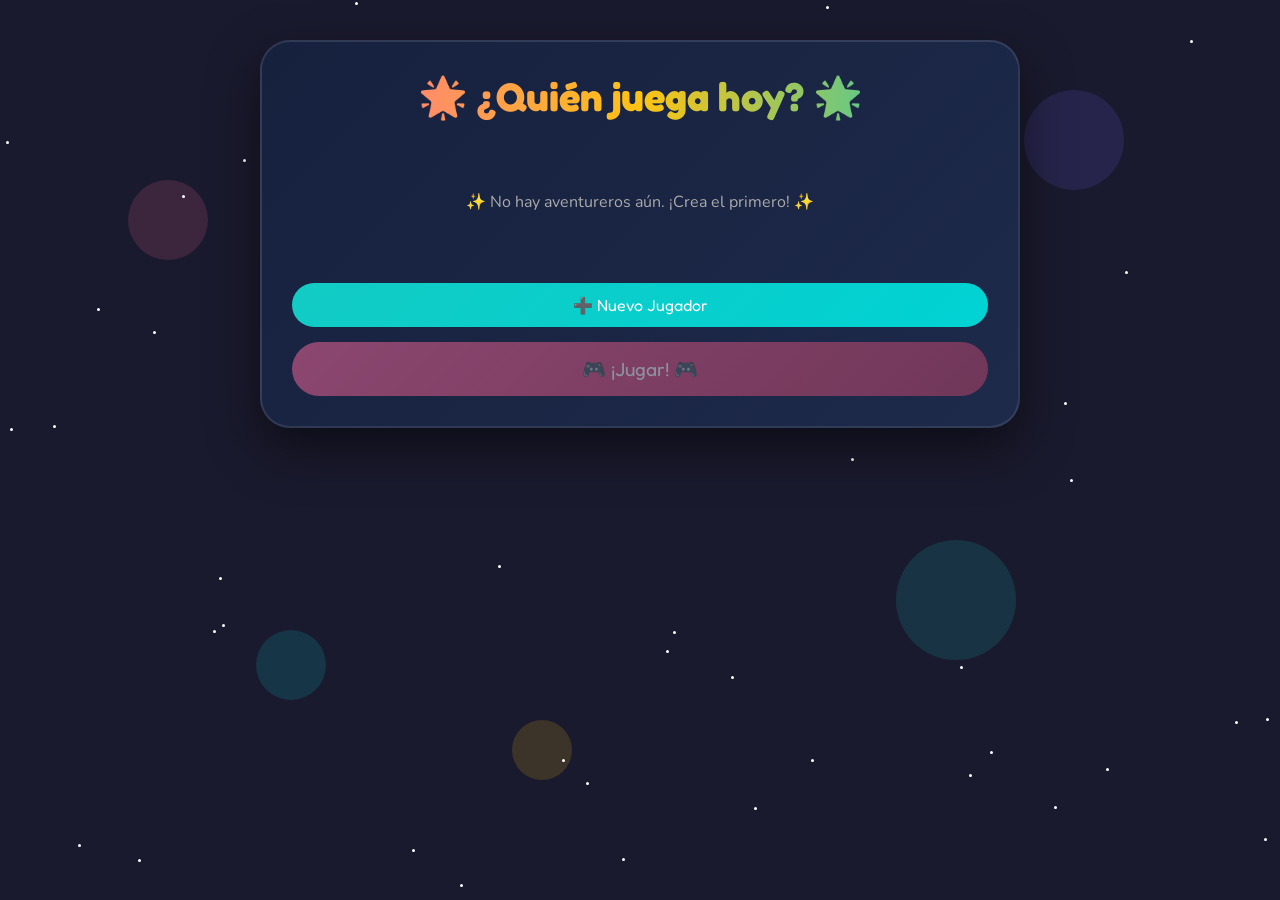
==== commit 5a5ee15c: "Update index.html" ====
--- a/index.html
+++ b/index.html
@@ -34,6 +34,101 @@
             <a href="user_manager.html">👥 Todos los Jugadores</a>
             <a href="dashboard.html">🏆 Ranking Global</a>
         </div>
+        <!-- Reemplazar el mapa en index.html -->
+<div class="adv-map" id="advMap">
+    <!-- Zona 1: Bosque de Letras -->
+    <div class="adv-zone" id="zone_alfabeto" onclick="openGameIfUnlocked('alfabeto')">
+        <div class="zone-icon">🌳</div>
+        <div class="zone-name">Bosque de Letras</div>
+        <div class="zone-status" id="status_alfabeto"></div>
+    </div>
+
+    <!-- Zona 2: Torrente de Palabras -->
+    <div class="adv-zone locked" id="zone_lluvia" onclick="openGameIfUnlocked('lluvia')">
+        <div class="zone-icon">☔</div>
+        <div class="zone-name">Torrente de Palabras</div>
+        <div class="zone-lock" id="lock_lluvia">🔒 Completa el Bosque</div>
+    </div>
+
+    <!-- Zona 3: Ruinas Antiguas -->
+    <div class="adv-zone locked" id="zone_palabras" onclick="openGameIfUnlocked('palabras')">
+        <div class="zone-icon">🧩</div>
+        <div class="zone-name">Ruinas Antiguas</div>
+        <div class="zone-lock" id="lock_palabras">🔒 Completa el Torrente</div>
+    </div>
+
+    <!-- Zona 4: Torre Mágica -->
+    <div class="adv-zone locked" id="zone_ahorcado" onclick="openGameIfUnlocked('ahorcado')">
+        <div class="zone-icon">🎪</div>
+        <div class="zone-name">Torre Mágica</div>
+        <div class="zone-lock" id="lock_ahorcado">🔒 Completa las Ruinas</div>
+    </div>
+</div>
+
+<script>
+function updateMapStatus() {
+    if (!gameCore.isLoggedIn()) return;
+    
+    const zones = ['alfabeto', 'lluvia', 'palabras', 'ahorcado'];
+    zones.forEach(zone => {
+        const zoneEl = document.getElementById(`zone_${zone}`);
+        const lockEl = document.getElementById(`lock_${zone}`);
+        const statusEl = document.getElementById(`status_${zone}`);
+        const isUnlocked = gameCore.isGameUnlocked(zone);
+        const stats = gameCore.getGameStats(zone);
+        
+        if (isUnlocked) {
+            zoneEl.classList.remove('locked');
+            zoneEl.classList.add('unlocked');
+            if (lockEl) lockEl.style.display = 'none';
+            if (statusEl) {
+                if (stats.completed) {
+                    statusEl.innerHTML = '✅ COMPLETADO';
+                    statusEl.style.color = '#2ecc71';
+                } else if (zone === 'alfabeto') {
+                    statusEl.innerHTML = `📖 Nivel ${stats.currentLevel} • Fase ${stats.currentPhase}`;
+                } else {
+                    statusEl.innerHTML = `⭐ Nivel ${stats.currentLevel}`;
+                }
+            }
+        } else {
+            zoneEl.classList.add('locked');
+            zoneEl.classList.remove('unlocked');
+            if (lockEl) lockEl.style.display = 'block';
+        }
+    });
+}
+
+function openGameIfUnlocked(gameId) {
+    if (gameCore.isGameUnlocked(gameId)) {
+        openGame(gameId);
+    } else {
+        // Mostrar mensaje de qué necesita hacer
+        let message = '';
+        switch(gameId) {
+            case 'lluvia':
+                message = '🔒 Necesitas completar el NIVEL 3 del Bosque de Letras para desbloquear el Torrente de Palabras.';
+                break;
+            case 'palabras':
+                message = '🔒 Necesitas completar el NIVEL 5 del Torrente de Palabras para desbloquear las Ruinas Antiguas.';
+                break;
+            case 'ahorcado':
+                message = '🔒 Necesitas completar el NIVEL 8 de las Ruinas Antiguas para desbloquear la Torre Mágica.';
+                break;
+        }
+        alert(message);
+    }
+}
+
+// Actualizar mapa cada vez que se carga
+document.addEventListener('DOMContentLoaded', () => {
+    updateMapStatus();
+    
+    // Escuchar eventos de progreso
+    document.addEventListener('adv_levelup', () => updateMapStatus());
+    document.addEventListener('adv_reward', () => updateMapStatus());
+});
+</script>
     </div>
 
     <!-- Contenedores de los juegos -->
--- a/styles.css
+++ b/styles.css
@@ -1,1568 +1,142 @@
-/* Shared Base CSS (from Ahorcado) */
-        
-        :root {
-            --primary: #FF6B9D;
-            --secondary: #C44569;
-            --accent1: #FFC312;
-            --accent2: #12CBC4;
-            --accent3: #B53471;
-            --accent4: #6C5CE7;
-            --accent5: #00D2D3;
-            --accent6: #FF9F43;
-            --bg: #1a1a2e;
-            --card: #16213e;
-            --text: #f1f2f6;
-        }
-
-        * { margin: 0; padding: 0; box-sizing: border-box; }
-
-        body {
-            font-family: 'Nunito', sans-serif;
-            background: var(--bg);
-            min-height: 100vh;
-            overflow-x: hidden;
-            color: var(--text);
-        }
-
-        .bg-animation {
-            position: fixed;
-            top: 0; left: 0;
-            width: 100%; height: 100%;
-            z-index: 0;
-            overflow: hidden;
-        }
-
-        .bg-animation .bubble {
-            position: absolute;
-            border-radius: 50%;
-            opacity: 0.15;
-            animation: float 15s infinite ease-in-out;
-        }
-
-        .bg-animation .bubble:nth-child(1) { width: 80px; height: 80px; background: var(--primary); left: 10%; top: 20%; animation-delay: 0s; }
-        .bg-animation .bubble:nth-child(2) { width: 120px; height: 120px; background: var(--accent2); left: 70%; top: 60%; animation-delay: 2s; }
-        .bg-animation .bubble:nth-child(3) { width: 60px; height: 60px; background: var(--accent1); left: 40%; top: 80%; animation-delay: 4s; }
-        .bg-animation .bubble:nth-child(4) { width: 100px; height: 100px; background: var(--accent4); left: 80%; top: 10%; animation-delay: 1s; }
-        .bg-animation .bubble:nth-child(5) { width: 70px; height: 70px; background: var(--accent5); left: 20%; top: 70%; animation-delay: 3s; }
-        .bg-animation .bubble:nth-child(6) { width: 90px; height: 90px; background: var(--accent6); left: 55%; top: 30%; animation-delay: 5s; }
-
-        @keyframes float {
-            0%, 100% { transform: translateY(0) rotate(0deg); }
-            33% { transform: translateY(-30px) rotate(120deg); }
-            66% { transform: translateY(20px) rotate(240deg); }
-        }
-
-        .stars {
-            position: fixed;
-            top: 0; left: 0;
-            width: 100%; height: 100%;
-            z-index: 0;
-            pointer-events: none;
-        }
-
-        .star {
-            position: absolute;
-            width: 4px; height: 4px;
-            background: white;
-            border-radius: 50%;
-            animation: twinkle 2s infinite ease-in-out;
-        }
-
-        @keyframes twinkle {
-            0%, 100% { opacity: 0.2; transform: scale(1); }
-            50% { opacity: 1; transform: scale(1.5); }
-        }
-
-        .game-container {
-            position: relative;
-            z-index: 1;
-            max-width: 900px;
-            margin: 0 auto;
-            padding: 20px;
-            min-height: 100vh;
-            display: flex;
-            flex-direction: column;
-            align-items: center;
-        }
-
-        .header {
-            text-align: center;
-            margin-bottom: 20px;
-            animation: slideDown 0.8s ease-out;
-        }
-
-        .header h1 {
-            font-family: 'Fredoka One', cursive;
-            font-size: 2.5rem;
-            background: linear-gradient(90deg, var(--primary), var(--accent1), var(--accent2), var(--accent4));
-            -webkit-background-clip: text;
-            -webkit-text-fill-color: transparent;
-            background-clip: text;
-            filter: drop-shadow(0 0 20px rgba(255,107,157,0.3));
-            margin-bottom: 5px;
-        }
-
-        .header .subtitle {
-            font-size: 1rem;
-            color: #a0a0a0;
-            font-weight: 700;
-        }
-
-        @keyframes slideDown {
-            from { opacity: 0; transform: translateY(-30px); }
-            to { opacity: 1; transform: translateY(0); }
-        }
-
-        .score-board {
-            display: flex;
-            gap: 20px;
-            margin-bottom: 20px;
-            flex-wrap: wrap;
-            justify-content: center;
-            animation: slideDown 1s ease-out 0.2s both;
-        }
-
-        .score-item {
-            background: linear-gradient(135deg, var(--card), #1e2a4a);
-            border-radius: 20px;
-            padding: 12px 25px;
-            display: flex;
-            align-items: center;
-            gap: 10px;
-            box-shadow: 0 8px 32px rgba(0,0,0,0.3);
-            border: 1px solid rgba(255,255,255,0.1);
-            transition: transform 0.3s;
-        }
-
-        .score-item:hover { transform: translateY(-3px); }
-        .score-item .icon { font-size: 1.5rem; }
-        .score-item .label {
-            font-size: 0.75rem;
-            color: #888;
-            text-transform: uppercase;
-            letter-spacing: 1px;
-        }
-        .score-item .value {
-            font-family: 'Fredoka One', cursive;
-            font-size: 1.5rem;
-            color: var(--accent1);
-        }
-
-        .lang-selector {
-            display: flex;
-            gap: 10px;
-            margin-bottom: 20px;
-            animation: slideDown 1s ease-out 0.3s both;
-        }
-
-        .lang-btn {
-            padding: 12px 24px;
-            border: none;
-            border-radius: 50px;
-            font-family: 'Nunito', sans-serif;
-            font-weight: 900;
-            font-size: 0.95rem;
-            cursor: pointer;
-            transition: all 0.3s;
-            position: relative;
-            overflow: hidden;
-            color: white;
-        }
-
-        .lang-btn::before {
-            content: '';
-            position: absolute;
-            top: 0; left: -100%;
-            width: 100%; height: 100%;
-            background: linear-gradient(90deg, transparent, rgba(255,255,255,0.3), transparent);
-            transition: left 0.5s;
-        }
-
-        .lang-btn:hover::before { left: 100%; }
-        .lang-btn:hover {
-            transform: translateY(-3px) scale(1.05);
-            box-shadow: 0 10px 30px rgba(0,0,0,0.4);
-        }
-        .lang-btn.active { box-shadow: 0 0 20px currentColor; }
-
-        .lang-btn[data-lang="es"] { background: linear-gradient(135deg, #f1c40f, #f39c12); }
-        .lang-btn[data-lang="en"] { background: linear-gradient(135deg, #3498db, #2980b9); }
-        .lang-btn[data-lang="both"] { background: linear-gradient(135deg, #e74c3c, #c0392b); }
-
-        .game-area {
-            width: 100%;
-            max-width: 700px;
-            animation: slideDown 1s ease-out 0.4s both;
-        }
-
-        .word-display {
-            text-align: center;
-            margin-bottom: 25px;
-            padding: 25px;
-            background: linear-gradient(135deg, var(--card), #1e2a4a);
-            border-radius: 25px;
-            border: 2px solid rgba(255,255,255,0.1);
-            box-shadow: 0 15px 50px rgba(0,0,0,0.3);
-            position: relative;
-            overflow: hidden;
-        }
-
-        .word-display::before {
-            content: '';
-            position: absolute;
-            top: -50%; left: -50%;
-            width: 200%; height: 200%;
-            background: conic-gradient(from 0deg, transparent, var(--primary), transparent, var(--accent2), transparent);
-            animation: rotate 4s linear infinite;
-            opacity: 0.1;
-        }
-
-        @keyframes rotate {
-            100% { transform: rotate(360deg); }
-        }
-
-        .word-display .hint {
-            font-size: 1.1rem;
-            color: #aaa;
-            margin-bottom: 15px;
-            position: relative;
-            z-index: 1;
-        }
-
-        .word-display .hint .emoji {
-            font-size: 2rem;
-            display: block;
-            margin-bottom: 5px;
-        }
-
-        .word-display .word-slots {
-            display: flex;
-            justify-content: center;
-            gap: 10px;
-            flex-wrap: wrap;
-            position: relative;
-            z-index: 1;
-        }
-
-        .letter-slot {
-            width: 60px;
-            height: 70px;
-            border-radius: 15px;
-            background: rgba(255,255,255,0.05);
-            border: 2px solid rgba(255,255,255,0.2);
-            display: flex;
-            align-items: center;
-            justify-content: center;
-            font-family: 'Fredoka One', cursive;
-            font-size: 2.5rem;
-            transition: all 0.3s ease;
-            position: relative;
-        }
-
-        .letter-slot.filled {
-            background: linear-gradient(135deg, var(--accent2), var(--accent5));
-            border-color: transparent;
-            box-shadow: 0 5px 20px rgba(18,203,196,0.4);
-            animation: slotFill 0.4s ease-out;
-        }
-
-        @keyframes slotFill {
-            0% { transform: scale(0) rotate(-180deg); }
-            60% { transform: scale(1.2) rotate(10deg); }
-            100% { transform: scale(1) rotate(0deg); }
-        }
-
-        .letter-slot.space {
-            background: transparent;
-            border: none;
-            width: 30px;
-        }
-
-        /* Hangman drawing area */
-        .hangman-area {
-            display: flex;
-            justify-content: center;
-            align-items: flex-end;
-            gap: 30px;
-            margin-bottom: 25px;
-            flex-wrap: wrap;
-        }
-
-        .hangman-drawing {
-            width: 200px;
-            height: 250px;
-            position: relative;
-        }
-
-        .hangman-part {
-            position: absolute;
-            opacity: 0;
-            transition: opacity 0.5s ease, transform 0.5s ease;
-            transform: scale(0);
-        }
-
-        .hangman-part.show {
-            opacity: 1;
-            transform: scale(1);
-        }
-
-        /* Base */
-        .part-base {
-            bottom: 0;
-            left: 20px;
-            width: 100px;
-            height: 8px;
-            background: linear-gradient(90deg, #8B4513, #A0522D);
-            border-radius: 4px;
-        }
-
-        /* Pole */
-        .part-pole {
-            bottom: 0;
-            left: 60px;
-            width: 8px;
-            height: 200px;
-            background: linear-gradient(180deg, #8B4513, #A0522D);
-            border-radius: 4px;
-        }
-
-        /* Top bar */
-        .part-top {
-            top: 40px;
-            left: 60px;
-            width: 80px;
-            height: 8px;
-            background: linear-gradient(90deg, #8B4513, #A0522D);
-            border-radius: 4px;
-        }
-
-        /* Rope */
-        .part-rope {
-            top: 48px;
-            left: 125px;
-            width: 4px;
-            height: 30px;
-            background: linear-gradient(180deg, #DEB887, #D2691E);
-            border-radius: 2px;
-        }
-
-        /* Head */
-        .part-head {
-            top: 70px;
-            left: 105px;
-            width: 45px;
-            height: 45px;
-            border: 4px solid var(--accent6);
-            border-radius: 50%;
-            background: radial-gradient(circle, #FFE4B5, #FFDAB9);
-        }
-
-        .part-head::before, .part-head::after {
-            content: '';
-            position: absolute;
-            width: 6px;
-            height: 6px;
-            background: #333;
-            border-radius: 50%;
-            top: 15px;
-        }
-
-        .part-head::before { left: 10px; }
-        .part-head::after { right: 10px; }
-
-        .part-head .mouth {
-            position: absolute;
-            bottom: 8px;
-            left: 50%;
-            transform: translateX(-50%);
-            width: 15px;
-            height: 8px;
-            border: 2px solid #333;
-            border-top: none;
-            border-radius: 0 0 15px 15px;
-        }
-
-        /* Body */
-        .part-body {
-            top: 115px;
-            left: 125px;
-            width: 4px;
-            height: 60px;
-            background: linear-gradient(180deg, var(--primary), var(--secondary));
-            border-radius: 2px;
-        }
-
-        /* Left arm */
-        .part-arm-left {
-            top: 125px;
-            left: 95px;
-            width: 35px;
-            height: 4px;
-            background: linear-gradient(90deg, var(--primary), var(--secondary));
-            border-radius: 2px;
-            transform-origin: right center;
-            transform: rotate(-30deg);
-        }
-
-        /* Right arm */
-        .part-arm-right {
-            top: 125px;
-            left: 125px;
-            width: 35px;
-            height: 4px;
-            background: linear-gradient(90deg, var(--primary), var(--secondary));
-            border-radius: 2px;
-            transform-origin: left center;
-            transform: rotate(30deg);
-        }
-
-        /* Left leg */
-        .part-leg-left {
-            top: 175px;
-            left: 100px;
-            width: 35px;
-            height: 4px;
-            background: linear-gradient(90deg, var(--primary), var(--secondary));
-            border-radius: 2px;
-            transform-origin: right center;
-            transform: rotate(-45deg);
-        }
-
-        /* Right leg */
-        .part-leg-right {
-            top: 175px;
-            left: 120px;
-            width: 35px;
-            height: 4px;
-            background: linear-gradient(90deg, var(--primary), var(--secondary));
-            border-radius: 2px;
-            transform-origin: left center;
-            transform: rotate(45deg);
-        }
-
-        /* Lives display */
-        .lives-display {
-            text-align: center;
-            margin-bottom: 20px;
-        }
-
-        .lives-display .hearts {
-            font-size: 2rem;
-            letter-spacing: 5px;
-        }
-
-        .lives-display .lives-text {
-            font-size: 0.9rem;
-            color: #888;
-            margin-top: 5px;
-        }
-
-        /* Keyboard */
-        .keyboard {
-            display: flex;
-            flex-direction: column;
-            gap: 8px;
-            align-items: center;
-        }
-
-        .keyboard-row {
-            display: flex;
-            gap: 6px;
-            justify-content: center;
-            flex-wrap: wrap;
-        }
-
-        .key-btn {
-            width: 45px;
-            height: 50px;
-            border: none;
-            border-radius: 12px;
-            font-family: 'Fredoka One', cursive;
-            font-size: 1.3rem;
-            cursor: pointer;
-            transition: all 0.2s;
-            color: white;
-            position: relative;
-            overflow: hidden;
-        }
-
-        .key-btn::after {
-            content: '';
-            position: absolute;
-            top: 0; left: 0;
-            width: 100%; height: 100%;
-            background: linear-gradient(135deg, rgba(255,255,255,0.2), transparent);
-            opacity: 0;
-            transition: opacity 0.2s;
-        }
-
-        .key-btn:hover::after { opacity: 1; }
-        .key-btn:hover {
-            transform: translateY(-3px) scale(1.1);
-            box-shadow: 0 8px 25px rgba(0,0,0,0.3);
-        }
-        .key-btn:active { transform: scale(0.95); }
-
-        .key-btn.correct {
-            background: #2ecc71 !important;
-            box-shadow: 0 0 20px #2ecc71;
-            animation: keyCorrect 0.4s ease-out;
-        }
-
-        .key-btn.wrong {
-            background: #e74c3c !important;
-            opacity: 0.5;
-            animation: keyWrong 0.4s ease-out;
-        }
-
-        @keyframes keyCorrect {
-            0% { transform: scale(1); }
-            50% { transform: scale(1.3); }
-            100% { transform: scale(1); }
-        }
-
-        @keyframes keyWrong {
-            0%, 100% { transform: translateX(0); }
-            25% { transform: translateX(-5px); }
-            75% { transform: translateX(5px); }
-        }
-
-        /* Category selector */
-        .category-selector {
-            display: flex;
-            gap: 10px;
-            margin-bottom: 20px;
-            flex-wrap: wrap;
-            justify-content: center;
-        }
-
-        .category-btn {
-            padding: 10px 20px;
-            border: 2px solid rgba(255,255,255,0.2);
-            border-radius: 20px;
-            font-family: 'Nunito', sans-serif;
-            font-weight: 900;
-            font-size: 0.9rem;
-            cursor: pointer;
-            transition: all 0.3s;
-            background: rgba(255,255,255,0.05);
-            color: white;
-        }
-
-        .category-btn:hover {
-            background: rgba(255,255,255,0.15);
-            transform: translateY(-2px);
-        }
-
-        .category-btn.active {
-            background: linear-gradient(135deg, var(--accent4), var(--accent3));
-            border-color: transparent;
-            box-shadow: 0 0 20px rgba(108,92,231,0.4);
-        }
-
-        /* Win/Lose overlay */
-        .result-overlay {
-            position: fixed;
-            top: 0; left: 0;
-            width: 100%; height: 100%;
-            background: rgba(26, 26, 46, 0.95);
-            z-index: 2000;
-            display: none;
-            flex-direction: column;
-            align-items: center;
-            justify-content: center;
-            padding: 20px;
-            backdrop-filter: blur(10px);
-        }
-
-        .result-overlay.show {
-            display: flex;
-            animation: fadeIn 0.5s ease-out;
-        }
-
-        @keyframes fadeIn {
-            from { opacity: 0; }
-            to { opacity: 1; }
-        }
-
-        .result-overlay .emoji {
-            font-size: 6rem;
-            margin-bottom: 15px;
-            animation: bounce 1s ease-out infinite;
-        }
-
-        .result-overlay h2 {
-            font-family: 'Fredoka One', cursive;
-            font-size: 2.5rem;
-            color: var(--accent1);
-            margin-bottom: 10px;
-        }
-
-        .result-overlay .word-reveal {
-            font-size: 1.3rem;
-            color: #aaa;
-            margin-bottom: 20px;
-        }
-
-        .result-overlay .word-reveal span {
-            font-family: 'Fredoka One', cursive;
-            color: var(--accent2);
-            font-size: 1.8rem;
-        }
-
-        /* Confetti */
-        .confetti {
-            position: fixed;
-            width: 10px; height: 10px;
-            top: -10px;
-            z-index: 999;
-            animation: confettiFall linear forwards;
-        }
-
-        @keyframes confettiFall {
-            to {
-                transform: translateY(100vh) rotate(720deg);
-                opacity: 0;
-            }
-        }
-
-        /* Particle effects */
-        .particle {
-            position: fixed;
-            pointer-events: none;
-            z-index: 1000;
-            animation: particleFly 1s ease-out forwards;
-        }
-
-        @keyframes particleFly {
-            0% { opacity: 1; transform: translate(0, 0) scale(1); }
-            100% { opacity: 0; transform: translate(var(--tx), var(--ty)) scale(0); }
-        }
-
-        /* Sound toggle */
-        .sound-toggle {
-            position: fixed;
-            top: 20px; right: 20px;
-            z-index: 100;
-            background: rgba(255,255,255,0.1);
-            border: 2px solid rgba(255,255,255,0.2);
-            border-radius: 50%;
-            width: 50px; height: 50px;
-            display: flex;
-            align-items: center;
-            justify-content: center;
-            font-size: 1.5rem;
-            cursor: pointer;
-            transition: all 0.3s;
-            color: white;
-        }
-
-        .sound-toggle:hover {
-            background: rgba(255,255,255,0.2);
-            transform: scale(1.1);
-        }
-
-        /* Responsive */
-        @media (max-width: 600px) {
-            .header h1 { font-size: 1.8rem; }
-            .letter-slot { width: 45px; height: 55px; font-size: 2rem; }
-            .key-btn { width: 35px; height: 42px; font-size: 1.1rem; }
-            .hangman-drawing { width: 150px; height: 200px; }
-            .part-base { width: 80px; }
-            .part-pole { height: 160px; }
-            .part-top { width: 60px; }
-            .part-head { width: 35px; height: 35px; left: 100px; }
-            .part-body { height: 50px; }
-            .lang-btn { padding: 10px 18px; font-size: 0.85rem; }
-        }
-    
-        
-        /* Menu Specific CSS */
-        .main-menu {
-            display: flex;
-            flex-direction: column;
-            align-items: center;
-            justify-content: center;
-            min-height: 100vh;
-            position: relative;
-            z-index: 10;
-        }
-        
-        .menu-title {
-            font-family: 'Fredoka One', cursive;
-            font-size: 3.5rem;
-            background: linear-gradient(90deg, var(--primary), var(--accent2), var(--accent1));
-            -webkit-background-clip: text;
-            -webkit-text-fill-color: transparent;
-            margin-bottom: 40px;
-            text-align: center;
-            animation: bounce 2s infinite;
-        }
-        
-        .games-grid {
-            display: flex;
-            gap: 30px;
-            flex-wrap: wrap;
-            justify-content: center;
-        }
-        
-        .game-card {
-            background: linear-gradient(135deg, var(--card), #1e2a4a);
-            border-radius: 30px;
-            padding: 40px;
-            text-align: center;
-            cursor: pointer;
-            border: 2px solid rgba(255,255,255,0.1);
-            box-shadow: 0 15px 50px rgba(0,0,0,0.3);
-            transition: all 0.4s cubic-bezier(0.175, 0.885, 0.32, 1.275);
-            width: 300px;
-        }
-        
-        .game-card:hover {
-            transform: translateY(-15px) scale(1.05);
-            box-shadow: 0 30px 60px rgba(0,0,0,0.5);
-            border-color: var(--accent2);
-        }
-        
-        .game-card .emoji {
-            font-size: 5rem;
-            margin-bottom: 20px;
-            display: block;
-        }
-        
-        .game-card h3 {
-            font-family: 'Fredoka One', cursive;
-            font-size: 1.8rem;
-            color: var(--text);
-            margin-bottom: 15px;
-        }
-        
-        .game-card p {
-            color: #aaa;
-            font-size: 1rem;
-            line-height: 1.5;
-        }
-        
-        .back-btn {
-            position: fixed;
-            top: 20px;
-            left: 20px;
-            z-index: 2000;
-            background: linear-gradient(135deg, var(--accent4), var(--accent3));
-            color: white;
-            border: none;
-            border-radius: 50px;
-            padding: 10px 20px;
-            font-family: 'Fredoka One', cursive;
-            font-size: 1rem;
-            cursor: pointer;
-            box-shadow: 0 5px 15px rgba(0,0,0,0.3);
-            transition: all 0.3s;
-            display: none;
-        }
-        
-        .back-btn:hover {
-            transform: scale(1.1);
-        }
-        
-        /* Game containers */
-        #ahorcado-app, #alfabeto-app {
-            display: none;
-        }
-        
-        /* Alfabeto Specific CSS Additions */
-        .target-display { min-height: 180px; display: flex; flex-direction: column; align-items: center; justify-content: center; }
-        .target-letter.hidden-letter { opacity: 0; transform: scale(0.5); filter: blur(10px); }
-        .target-letter.ear-icon { animation: earPulse 1s ease-in-out infinite; }
-        
-        
-        /* :root {
-            --primary: #FF6B9D;
-            --secondary: #C44569;
-            --accent1: #FFC312;
-            --accent2: #12CBC4;
-            --accent3: #B53471;
-            --accent4: #6C5CE7;
-            --accent5: #00D2D3;
-            --accent6: #FF9F43;
-            --bg: #1a1a2e;
-            --card: #16213e;
-            --text: #f1f2f6;
-        }
-
-        * { margin: 0; padding: 0; box-sizing: border-box; }
-
-        body {
-            font-family: 'Nunito', sans-serif;
-            background: var(--bg);
-            min-height: 100vh;
-            overflow-x: hidden;
-            color: var(--text);
-        }
-
-        .bg-animation {
-            position: fixed;
-            top: 0; left: 0;
-            width: 100%; height: 100%;
-            z-index: 0;
-            overflow: hidden;
-        }
-
-        .bg-animation .bubble {
-            position: absolute;
-            border-radius: 50%;
-            opacity: 0.15;
-            animation: float 15s infinite ease-in-out;
-        }
-
-        .bg-animation .bubble:nth-child(1) { width: 80px; height: 80px; background: var(--primary); left: 10%; top: 20%; animation-delay: 0s; }
-        .bg-animation .bubble:nth-child(2) { width: 120px; height: 120px; background: var(--accent2); left: 70%; top: 60%; animation-delay: 2s; }
-        .bg-animation .bubble:nth-child(3) { width: 60px; height: 60px; background: var(--accent1); left: 40%; top: 80%; animation-delay: 4s; }
-        .bg-animation .bubble:nth-child(4) { width: 100px; height: 100px; background: var(--accent4); left: 80%; top: 10%; animation-delay: 1s; }
-        .bg-animation .bubble:nth-child(5) { width: 70px; height: 70px; background: var(--accent5); left: 20%; top: 70%; animation-delay: 3s; }
-        .bg-animation .bubble:nth-child(6) { width: 90px; height: 90px; background: var(--accent6); left: 55%; top: 30%; animation-delay: 5s; }
-
-        @keyframes float {
-            0%, 100% { transform: translateY(0) rotate(0deg); }
-            33% { transform: translateY(-30px) rotate(120deg); }
-            66% { transform: translateY(20px) rotate(240deg); }
-        }
-
-        .stars {
-            position: fixed;
-            top: 0; left: 0;
-            width: 100%; height: 100%;
-            z-index: 0;
-            pointer-events: none;
-        }
-
-        .star {
-            position: absolute;
-            width: 4px; height: 4px;
-            background: white;
-            border-radius: 50%;
-            animation: twinkle 2s infinite ease-in-out;
-        }
-
-        @keyframes twinkle {
-            0%, 100% { opacity: 0.2; transform: scale(1); }
-            50% { opacity: 1; transform: scale(1.5); }
-        }
-
-        .game-container {
-            position: relative;
-            z-index: 1;
-            max-width: 900px;
-            margin: 0 auto;
-            padding: 20px;
-            min-height: 100vh;
-            display: flex;
-            flex-direction: column;
-            align-items: center;
-        }
-
-        .header {
-            text-align: center;
-            margin-bottom: 20px;
-            animation: slideDown 0.8s ease-out;
-        }
-
-        .header h1 {
-            font-family: 'Fredoka One', cursive;
-            font-size: 2.5rem;
-            background: linear-gradient(90deg, var(--primary), var(--accent1), var(--accent2), var(--accent4));
-            -webkit-background-clip: text;
-            -webkit-text-fill-color: transparent;
-            background-clip: text;
-            filter: drop-shadow(0 0 20px rgba(255,107,157,0.3));
-            margin-bottom: 5px;
-        }
-
-        .header .subtitle {
-            font-size: 1rem;
-            color: #a0a0a0;
-            font-weight: 700;
-        }
-
-        @keyframes slideDown {
-            from { opacity: 0; transform: translateY(-30px); }
-            to { opacity: 1; transform: translateY(0); }
-        }
-
-        .score-board {
-            display: flex;
-            gap: 20px;
-            margin-bottom: 20px;
-            flex-wrap: wrap;
-            justify-content: center;
-            animation: slideDown 1s ease-out 0.2s both;
-        }
-
-        .score-item {
-            background: linear-gradient(135deg, var(--card), #1e2a4a);
-            border-radius: 20px;
-            padding: 12px 25px;
-            display: flex;
-            align-items: center;
-            gap: 10px;
-            box-shadow: 0 8px 32px rgba(0,0,0,0.3);
-            border: 1px solid rgba(255,255,255,0.1);
-            transition: transform 0.3s;
-        }
-
-        .score-item:hover { transform: translateY(-3px); }
-        .score-item .icon { font-size: 1.5rem; }
-        .score-item .label {
-            font-size: 0.75rem;
-            color: #888;
-            text-transform: uppercase;
-            letter-spacing: 1px;
-        }
-        .score-item .value {
-            font-family: 'Fredoka One', cursive;
-            font-size: 1.5rem;
-            color: var(--accent1);
-        }
-
-        .mode-selector, .phase-selector, .lang-selector {
-            display: flex;
-            gap: 10px;
-            margin-bottom: 15px;
-            flex-wrap: wrap;
-            justify-content: center;
-            animation: slideDown 1s ease-out 0.4s both;
-        }
-
-        .selector-label {
-            width: 100%;
-            text-align: center;
-            font-size: 0.85rem;
-            color: #888;
-            text-transform: uppercase;
-            letter-spacing: 2px;
-            margin-bottom: 5px;
-        }
-
-        .mode-btn, .phase-btn, .lang-btn {
-            padding: 12px 24px;
-            border: none;
-            border-radius: 50px;
-            font-family: 'Nunito', sans-serif;
-            font-weight: 900;
-            font-size: 0.95rem;
-            cursor: pointer;
-            transition: all 0.3s;
-            position: relative;
-            overflow: hidden;
-            color: white;
-        }
-
-        .mode-btn::before, .phase-btn::before, .lang-btn::before {
-            content: '';
-            position: absolute;
-            top: 0; left: -100%;
-            width: 100%; height: 100%;
-            background: linear-gradient(90deg, transparent, rgba(255,255,255,0.3), transparent);
-            transition: left 0.5s;
-        }
-
-        .mode-btn:hover::before, .phase-btn:hover::before, .lang-btn:hover::before { left: 100%; }
-        .mode-btn:hover, .phase-btn:hover, .lang-btn:hover {
-            transform: translateY(-3px) scale(1.05);
-            box-shadow: 0 10px 30px rgba(0,0,0,0.4);
-        }
-        .mode-btn.active, .phase-btn.active, .lang-btn.active {
-            box-shadow: 0 0 20px currentColor;
-        }
-
-        .mode-btn[data-mode="facil"] { background: linear-gradient(135deg, #2ecc71, #27ae60); }
-        .mode-btn[data-mode="medio"] { background: linear-gradient(135deg, #f39c12, #e67e22); }
-        .mode-btn[data-mode="dificil"] { background: linear-gradient(135deg, #e74c3c, #c0392b); }
-        .mode-btn[data-mode="dictado"] { background: linear-gradient(135deg, #9b59b6, #8e44ad); }
-
-        .phase-btn[data-phase="1"] { background: linear-gradient(135deg, #3498db, #2980b9); }
-        .phase-btn[data-phase="2"] { background: linear-gradient(135deg, #e67e22, #d35400); }
-        .phase-btn[data-phase="3"] { background: linear-gradient(135deg, #8e44ad, #6c3483); }
-
-        .lang-btn[data-lang="es"] { background: linear-gradient(135deg, #f1c40f, #f39c12); }
-        .lang-btn[data-lang="en"] { background: linear-gradient(135deg, #3498db, #2980b9); }
-        .lang-btn[data-lang="both"] { background: linear-gradient(135deg, #e74c3c, #c0392b); }
-
-        .game-area {
-            width: 100%;
-            max-width: 700px;
-            animation: slideDown 1s ease-out 0.6s both;
-        }
-
-        .target-display {
-            text-align: center;
-            margin-bottom: 25px;
-            padding: 25px;
-            background: linear-gradient(135deg, var(--card), #1e2a4a);
-            border-radius: 25px;
-            border: 2px solid rgba(255,255,255,0.1);
-            box-shadow: 0 15px 50px rgba(0,0,0,0.3);
-            position: relative;
-            overflow: hidden;
-            min-height: 180px;
-            display: flex;
-            flex-direction: column;
-            align-items: center;
-            justify-content: center;
-        }
-
-        .target-display::before {
-            content: '';
-            position: absolute;
-            top: -50%; left: -50%;
-            width: 200%; height: 200%;
-            background: conic-gradient(from 0deg, transparent, var(--primary), transparent, var(--accent2), transparent);
-            animation: rotate 4s linear infinite;
-            opacity: 0.1;
-        }
-
-        @keyframes rotate {
-            100% { transform: rotate(360deg); }
-        }
-
-        .target-display .instruction {
-            font-size: 1.1rem;
-            color: #aaa;
-            margin-bottom: 10px;
-            position: relative;
-            z-index: 1;
-        }
-
-        .target-display .target-letter {
-            font-family: 'Fredoka One', cursive;
-            font-size: 5rem;
-            display: inline-block;
-            position: relative;
-            z-index: 1;
-            animation: letterPop 0.5s ease-out;
-            text-shadow: 0 0 30px currentColor;
-            transition: all 0.5s ease;
-        }
-
-        .target-display .target-letter.hidden-letter {
-            opacity: 0;
-            transform: scale(0.5);
-            filter: blur(10px);
-        }
-
-        .target-display .target-letter.ear-icon {
-            font-size: 4rem;
-            animation: earPulse 1s ease-in-out infinite;
-        }
-
-        @keyframes earPulse {
-            0%, 100% { transform: scale(1); }
-            50% { transform: scale(1.2); }
-        }
-
-        @keyframes letterPop {
-            0% { transform: scale(0) rotate(-180deg); opacity: 0; }
-            60% { transform: scale(1.2) rotate(10deg); }
-            100% { transform: scale(1) rotate(0deg); opacity: 1; }
-        }
-
-        .target-display .timer-bar {
-            width: 100%;
-            height: 6px;
-            background: rgba(255,255,255,0.1);
-            border-radius: 10px;
-            margin-top: 15px;
-            overflow: hidden;
-            position: relative;
-            z-index: 1;
-        }
-
-        .target-display .timer-fill {
-            height: 100%;
-            background: linear-gradient(90deg, var(--accent2), var(--accent1));
-            border-radius: 10px;
-            transition: width 0.1s linear;
-        }
-
-        .countdown-overlay {
-            position: absolute;
-            top: 50%;
-            left: 50%;
-            transform: translate(-50%, -50%);
-            font-family: 'Fredoka One', cursive;
-            font-size: 3rem;
-            color: var(--accent1);
-            text-shadow: 0 0 30px var(--accent1);
-            z-index: 10;
-            animation: countdownPulse 1s ease-in-out;
-        }
-
-        @keyframes countdownPulse {
-            0% { transform: translate(-50%, -50%) scale(1.5); opacity: 0; }
-            50% { transform: translate(-50%, -50%) scale(1); opacity: 1; }
-            100% { transform: translate(-50%, -50%) scale(0.8); opacity: 0; }
-        }
-
-        .letter-grid {
-            display: grid;
-            grid-template-columns: repeat(auto-fill, minmax(80px, 1fr));
-            gap: 12px;
-            margin-bottom: 20px;
-        }
-
-        .letter-card {
-            aspect-ratio: 1;
-            display: flex;
-            align-items: center;
-            justify-content: center;
-            font-family: 'Fredoka One', cursive;
-            font-size: 2.2rem;
-            border-radius: 20px;
-            cursor: pointer;
-            transition: all 0.3s cubic-bezier(0.68, -0.55, 0.265, 1.55);
-            position: relative;
-            overflow: hidden;
-            border: 3px solid transparent;
-            user-select: none;
-            -webkit-tap-highlight-color: transparent;
-        }
-
-        .letter-card::after {
-            content: '';
-            position: absolute;
-            top: 0; left: 0;
-            width: 100%; height: 100%;
-            background: linear-gradient(135deg, rgba(255,255,255,0.2), transparent);
-            opacity: 0;
-            transition: opacity 0.3s;
-        }
-
-        .letter-card:hover::after { opacity: 1; }
-        .letter-card:hover {
-            transform: translateY(-5px) scale(1.08);
-            box-shadow: 0 15px 40px rgba(0,0,0,0.4);
-        }
-        .letter-card:active { transform: scale(0.95); }
-
-        .letter-card.correct {
-            animation: correctAnim 0.6s ease-out forwards;
-            border-color: #2ecc71;
-            box-shadow: 0 0 30px #2ecc71;
-        }
-
-        .letter-card.wrong {
-            animation: wrongAnim 0.5s ease-out forwards;
-            border-color: #e74c3c;
-        }
-
-        @keyframes correctAnim {
-            0% { transform: scale(1); }
-            25% { transform: scale(1.3) rotate(10deg); }
-            50% { transform: scale(0.9) rotate(-5deg); }
-            75% { transform: scale(1.1) rotate(3deg); }
-            100% { transform: scale(1) rotate(0deg); background: #2ecc71; color: white; }
-        }
-
-        @keyframes wrongAnim {
-            0%, 100% { transform: translateX(0); }
-            20% { transform: translateX(-15px); }
-            40% { transform: translateX(15px); }
-            60% { transform: translateX(-10px); }
-            80% { transform: translateX(10px); }
-        }
-
-        .particle {
-            position: fixed;
-            pointer-events: none;
-            z-index: 1000;
-            animation: particleFly 1s ease-out forwards;
-        }
-
-        @keyframes particleFly {
-            0% { opacity: 1; transform: translate(0, 0) scale(1); }
-            100% { opacity: 0; transform: translate(var(--tx), var(--ty)) scale(0); }
-        }
-
-        .streak-display {
-            position: fixed;
-            top: 50%; left: 50%;
-            transform: translate(-50%, -50%);
-            font-family: 'Fredoka One', cursive;
-            font-size: 4rem;
-            color: var(--accent1);
-            text-shadow: 0 0 40px var(--accent1);
-            pointer-events: none;
-            z-index: 100;
-            animation: streakPop 1s ease-out forwards;
-        }
-
-        @keyframes streakPop {
-            0% { opacity: 0; transform: translate(-50%, -50%) scale(0); }
-            50% { opacity: 1; transform: translate(-50%, -50%) scale(1.5); }
-            100% { opacity: 0; transform: translate(-50%, -50%) scale(1) translateY(-50px); }
-        }
-
-        .start-screen {
-            position: fixed;
-            top: 0; left: 0;
-            width: 100%; height: 100%;
-            background: rgba(26, 26, 46, 0.95);
-            z-index: 2000;
-            display: flex;
-            flex-direction: column;
-            align-items: center;
-            justify-content: center;
-            padding: 20px;
-            backdrop-filter: blur(10px);
-        }
-
-        .start-screen.hidden { display: none; }
-
-        .start-screen .logo {
-            font-family: 'Fredoka One', cursive;
-            font-size: 3rem;
-            background: linear-gradient(90deg, var(--primary), var(--accent1), var(--accent2));
-            -webkit-background-clip: text;
-            -webkit-text-fill-color: transparent;
-            background-clip: text;
-            margin-bottom: 10px;
-            animation: bounce 2s infinite;
-        }
-
-        @keyframes bounce {
-            0%, 100% { transform: translateY(0); }
-            50% { transform: translateY(-15px); }
-        }
-
-        .start-screen .mascot {
-            font-size: 6rem;
-            margin-bottom: 20px;
-            animation: mascotFloat 3s ease-in-out infinite;
-        }
-
-        @keyframes mascotFloat {
-            0%, 100% { transform: translateY(0) rotate(-5deg); }
-            50% { transform: translateY(-20px) rotate(5deg); }
-        }
-
-        .start-btn {
-            padding: 18px 50px;
-            font-family: 'Fredoka One', cursive;
-            font-size: 1.5rem;
-            border: none;
-            border-radius: 50px;
-            background: linear-gradient(135deg, var(--primary), var(--secondary));
-            color: white;
-            cursor: pointer;
-            transition: all 0.3s;
-            box-shadow: 0 10px 40px rgba(255,107,157,0.4);
-            margin-top: 20px;
-        }
-
-        .start-btn:hover {
-            transform: translateY(-5px) scale(1.05);
-            box-shadow: 0 15px 50px rgba(255,107,157,0.6);
-        }
-        .start-btn:active { transform: scale(0.95); }
-
-        .game-over {
-            position: fixed;
-            top: 0; left: 0;
-            width: 100%; height: 100%;
-            background: rgba(26, 26, 46, 0.95);
-            z-index: 2000;
-            display: none;
-            flex-direction: column;
-            align-items: center;
-            justify-content: center;
-            padding: 20px;
-            backdrop-filter: blur(10px);
-        }
-
-        .game-over.show {
-            display: flex;
-            animation: fadeIn 0.5s ease-out;
-        }
-
-        @keyframes fadeIn {
-            from { opacity: 0; }
-            to { opacity: 1; }
-        }
-
-        .game-over .trophy {
-            font-size: 5rem;
-            margin-bottom: 15px;
-            animation: trophyBounce 1s ease-out;
-        }
-
-        @keyframes trophyBounce {
-            0% { transform: scale(0) rotate(-180deg); }
-            60% { transform: scale(1.2) rotate(10deg); }
-            100% { transform: scale(1) rotate(0deg); }
-        }
-
-        .game-over h2 {
-            font-family: 'Fredoka One', cursive;
-            font-size: 2.5rem;
-            color: var(--accent1);
-            margin-bottom: 10px;
-        }
-
-        .game-over .final-score {
-            font-size: 1.3rem;
-            margin-bottom: 5px;
-        }
-
-        .game-over .final-score span {
-            font-family: 'Fredoka One', cursive;
-            color: var(--accent2);
-            font-size: 1.5rem;
-        }
-
-        .game-over .stars-rating {
-            font-size: 3rem;
-            margin: 15px 0;
-            animation: starsIn 0.5s ease-out 0.3s both;
-        }
-
-        @keyframes starsIn {
-            from { opacity: 0; transform: scale(0); }
-            to { opacity: 1; transform: scale(1); }
-        }
-
-        .restart-btn {
-            padding: 15px 40px;
-            font-family: 'Fredoka One', cursive;
-            font-size: 1.2rem;
-            border: none;
-            border-radius: 50px;
-            background: linear-gradient(135deg, var(--accent2), var(--accent5));
-            color: white;
-            cursor: pointer;
-            transition: all 0.3s;
-            margin-top: 20px;
-        }
-
-        .restart-btn:hover {
-            transform: translateY(-3px) scale(1.05);
-        }
-
-        .confetti {
-            position: fixed;
-            width: 10px; height: 10px;
-            top: -10px;
-            z-index: 999;
-            animation: confettiFall linear forwards;
-        }
-
-        @keyframes confettiFall {
-            to {
-                transform: translateY(100vh) rotate(720deg);
-                opacity: 0;
-            }
-        }
-
-        .progress-container {
-            width: 100%;
-            max-width: 700px;
-            margin-bottom: 15px;
-        }
-
-        .progress-bar {
-            width: 100%;
-            height: 12px;
-            background: rgba(255,255,255,0.1);
-            border-radius: 20px;
-            overflow: hidden;
-        }
-
-        .progress-fill {
-            height: 100%;
-            background: linear-gradient(90deg, var(--primary), var(--accent1), var(--accent2));
-            border-radius: 20px;
-            transition: width 0.5s ease-out;
-            box-shadow: 0 0 20px rgba(255,107,157,0.3);
-        }
-
-        .progress-text {
-            text-align: center;
-            font-size: 0.85rem;
-            color: #888;
-            margin-top: 5px;
-        }
-
-        .sound-toggle {
-            position: fixed;
-            top: 20px; right: 20px;
-            z-index: 100;
-            background: rgba(255,255,255,0.1);
-            border: 2px solid rgba(255,255,255,0.2);
-            border-radius: 50%;
-            width: 50px; height: 50px;
-            display: flex;
-            align-items: center;
-            justify-content: center;
-            font-size: 1.5rem;
-            cursor: pointer;
-            transition: all 0.3s;
-            color: white;
-        }
-
-        .sound-toggle:hover {
-            background: rgba(255,255,255,0.2);
-            transform: scale(1.1);
-        }
-
-        .speak-btn {
-            position: absolute;
-            top: 15px;
-            right: 15px;
-            z-index: 10;
-            background: rgba(255,255,255,0.15);
-            border: 2px solid rgba(255,255,255,0.3);
-            border-radius: 50%;
-            width: 45px;
-            height: 45px;
-            display: flex;
-            align-items: center;
-            justify-content: center;
-            font-size: 1.3rem;
-            cursor: pointer;
-            transition: all 0.3s;
-            color: white;
-        }
-
-        .speak-btn:hover {
-            background: rgba(255,255,255,0.3);
-            transform: scale(1.15);
-        }
-
-        .speak-btn:active {
-            transform: scale(0.9);
-        }
-
-        .speak-btn.pulse {
-            animation: speakPulse 1s ease-in-out infinite;
-        }
-
-        @keyframes speakPulse {
-            0%, 100% { box-shadow: 0 0 0 0 rgba(255,255,255,0.4); }
-            50% { box-shadow: 0 0 0 15px rgba(255,255,255,0); }
-        }
-
-        @media (max-width: 600px) {
-            .header h1 { font-size: 1.8rem; }
-            .target-display .target-letter { font-size: 3.5rem; }
-            .letter-grid { grid-template-columns: repeat(5, 1fr); gap: 8px; }
-            .letter-card { font-size: 1.5rem; border-radius: 15px; }
-            .mode-btn, .phase-btn, .lang-btn { padding: 10px 18px; font-size: 0.85rem; }
-            .score-item { padding: 8px 15px; }
-            .start-screen .logo { font-size: 2rem; }
-        }
-
-        .level-up {
-            position: fixed;
-            top: 50%; left: 50%;
-            transform: translate(-50%, -50%);
-            font-family: 'Fredoka One', cursive;
-            font-size: 3rem;
-            color: var(--accent1);
-            text-shadow: 0 0 50px var(--accent1);
-            pointer-events: none;
-            z-index: 100;
-            animation: levelUpAnim 1.5s ease-out forwards;
-        }
-
-        @keyframes levelUpAnim {
-            0% { opacity: 0; transform: translate(-50%, -50%) scale(0) rotate(-20deg); }
-            30% { opacity: 1; transform: translate(-50%, -50%) scale(1.3) rotate(5deg); }
-            60% { opacity: 1; transform: translate(-50%, -50%) scale(1) rotate(0deg); }
-            100% { opacity: 0; transform: translate(-50%, -50%) scale(0.8) translateY(-100px); }
-        }
-
-        .combo-text {
-            position: fixed;
-            pointer-events: none;
-            z-index: 100;
-            font-family: 'Fredoka One', cursive;
-            font-size: 2rem;
-            animation: comboFly 1s ease-out forwards;
-        }
-
-        @keyframes comboFly {
-            0% { opacity: 1; transform: translateY(0) scale(1); }
-            100% { opacity: 0; transform: translateY(-80px) scale(1.5); }
-        }
-     /* Strip root from AL since it's duplicate */
-    
-        /* ==================== LLUVIA DE LETRAS ==================== */
-        #lluvia-app { display: none; }
-        .ll-area { position: relative; width: 100%; max-width: 700px; height: 500px; background: rgba(26,26,46,0.8); border-radius: 20px; overflow: hidden; border: 2px solid rgba(255,255,255,0.1); margin-top: 20px; box-shadow: inset 0 0 50px rgba(0,0,0,0.5); }
-        .ll-falling { position: absolute; font-family: 'Fredoka One', cursive; cursor: pointer; display: flex; align-items: center; justify-content: center; border-radius: 50%; box-shadow: 0 5px 15px rgba(0,0,0,0.3); transition: transform 0.1s; user-select: none; }
-        .ll-falling:hover { transform: scale(1.1); }
-        .ll-falling.letter { width: 50px; height: 50px; font-size: 2rem; background: linear-gradient(135deg, var(--accent4), var(--accent2)); color: white; }
-        .ll-falling.target { background: linear-gradient(135deg, var(--primary), var(--accent1)); }
-        .ll-falling.heart { width: 45px; height: 45px; font-size: 1.8rem; background: #e74c3c; border: 2px solid white; }
-        .ll-falling.bomb { width: 50px; height: 50px; font-size: 2rem; background: #333; border: 2px solid #e74c3c; animation: bombPulse 0.5s infinite alternate; }
-        @keyframes bombPulse { from { box-shadow: 0 0 10px #e74c3c; } to { box-shadow: 0 0 30px #e74c3c; } }
-        .ll-target-display { font-size: 2rem; color: var(--accent1); text-align: center; margin-top: 10px; font-family: 'Fredoka One', cursive; }
-        
-        /* ==================== PALABRAS ESCONDIDAS ==================== */
-        #palabras-app { display: none; }
-        .pe-word-area { display: flex; justify-content: center; gap: 10px; margin: 30px 0; min-height: 70px; }
-        .pe-slot { width: 60px; height: 70px; border: 3px dashed rgba(255,255,255,0.3); border-radius: 15px; display: flex; align-items: center; justify-content: center; font-family: 'Fredoka One', cursive; font-size: 2.5rem; color: white; cursor: pointer; background: rgba(0,0,0,0.2); }
-        .pe-slot.filled { border-style: solid; border-color: var(--accent2); background: linear-gradient(135deg, var(--card), #1e2a4a); animation: popIn 0.3s ease-out; }
-        .pe-slot.error { border-color: #e74c3c !important; background: rgba(231,76,60,0.2); }
-        @keyframes popIn { 0% { transform: scale(0); } 70% { transform: scale(1.2); } 100% { transform: scale(1); } }
-        .pe-letters-area { display: flex; justify-content: center; gap: 15px; flex-wrap: wrap; margin-bottom: 30px; }
-        .pe-letter-btn { width: 60px; height: 70px; border-radius: 15px; background: linear-gradient(135deg, var(--primary), var(--secondary)); border: none; font-family: 'Fredoka One', cursive; font-size: 2.5rem; color: white; cursor: pointer; box-shadow: 0 5px 15px rgba(0,0,0,0.3); transition: all 0.2s; }
-        .pe-letter-btn:hover { transform: translateY(-5px) scale(1.1); box-shadow: 0 10px 20px rgba(0,0,0,0.4); }
-        .pe-letter-btn.hidden { opacity: 0; pointer-events: none; }
-        .pe-prizes { margin-top: 20px; text-align: center; background: rgba(255,255,255,0.05); padding: 20px; border-radius: 20px; }
-        .pe-prizes h3 { color: var(--accent1); margin-bottom: 10px; font-family: 'Fredoka One', cursive; }
-        .pe-prize-list { display: flex; justify-content: center; gap: 15px; flex-wrap: wrap; font-size: 3rem; }
-        .pe-prize-item { animation: bounce 2s infinite; position: relative; }
-        .pe-prize-item span { font-size: 0.8rem; display: block; color: #aaa; text-align: center; margin-top: 5px; font-family: 'Nunito', sans-serif; }
-
-        .collection-panel { margin-top: 18px; background: rgba(255,255,255,0.04); border: 1px solid rgba(255,255,255,0.1); border-radius: 16px; padding: 14px; }
-        .collection-grid { display: grid; grid-template-columns: repeat(auto-fill, minmax(130px, 1fr)); gap: 10px; }
-        .collection-item { border-radius: 12px; padding: 8px; text-align: center; font-size: 1.5rem; background: rgba(0,0,0,0.25); }
-        .collection-item .name { display: block; font-size: 0.75rem; color: #ddd; }
-        .collection-item.locked { filter: grayscale(1); opacity: 0.5; }
-
-
-/* ==================== ADVENTURE SYSTEM ==================== */
-.adventure-system { display: flex; flex-direction: column; align-items: center; min-height: 100vh; position: relative; z-index: 10; padding: 20px; }
-.adv-header { display: flex; justify-content: space-between; align-items: center; width: 100%; max-width: 900px; background: linear-gradient(135deg, var(--card), #1e2a4a); padding: 15px 30px; border-radius: 20px; border: 2px solid rgba(255,255,255,0.1); box-shadow: 0 10px 30px rgba(0,0,0,0.5); margin-bottom: 30px; }
-.adv-profile { display: flex; align-items: center; gap: 15px; }
-.adv-avatar { font-size: 3rem; background: rgba(255,255,255,0.1); border-radius: 50%; padding: 10px; }
-.adv-stats h2 { color: var(--accent1); font-family: 'Fredoka One', cursive; font-size: 1.5rem; margin-bottom: 5px; }
-.adv-level { color: #fff; font-weight: bold; background: var(--accent4); padding: 5px 10px; border-radius: 10px; display: inline-block; }
-.adv-progress { flex-grow: 1; margin: 0 30px; text-align: center; }
-.adv-progress-text { color: #aaa; margin-bottom: 5px; font-weight: bold; }
-.adv-progress-bar { width: 100%; height: 15px; background: rgba(0,0,0,0.5); border-radius: 10px; overflow: hidden; border: 1px solid rgba(255,255,255,0.2); }
-.adv-progress-fill { height: 100%; background: linear-gradient(90deg, #f1c40f, #e67e22); width: 0%; transition: width 0.5s ease-out; }
-.adv-inventory-btn { padding: 10px 20px; border: none; border-radius: 15px; background: linear-gradient(135deg, var(--primary), var(--secondary)); color: white; font-family: 'Fredoka One', cursive; font-size: 1.2rem; cursor: pointer; transition: transform 0.2s; }
-.adv-inventory-btn:hover { transform: scale(1.05); }
-.adv-title { font-family: 'Fredoka One', cursive; font-size: 3.5rem; background: linear-gradient(90deg, var(--accent2), var(--accent1)); -webkit-background-clip: text; -webkit-text-fill-color: transparent; margin-bottom: 40px; text-align: center; text-shadow: 0 0 20px rgba(18,203,196,0.3); }
-.adv-map { display: flex; gap: 30px; flex-wrap: wrap; justify-content: center; position: relative; max-width: 1000px; }
-.adv-zone { width: 200px; height: 250px; background: linear-gradient(135deg, var(--card), #1e2a4a); border-radius: 20px; display: flex; flex-direction: column; align-items: center; justify-content: center; border: 3px solid rgba(255,255,255,0.1); cursor: pointer; transition: all 0.3s; position: relative; color: white; }
-.adv-zone.zone-unlocked { border-color: var(--accent1); box-shadow: 0 0 30px rgba(255,195,18,0.3); }
-.adv-zone.zone-unlocked:hover { transform: translateY(-10px) scale(1.05); box-shadow: 0 0 40px rgba(255,195,18,0.6); }
-.adv-zone.zone-locked { filter: grayscale(1); opacity: 0.7; cursor: not-allowed; }
-.zone-icon { font-size: 5rem; margin-bottom: 15px; filter: drop-shadow(0 5px 10px rgba(0,0,0,0.5)); }
-.zone-name { font-family: 'Fredoka One', cursive; font-size: 1.2rem; text-align: center; }
-.zone-lock { position: absolute; bottom: 15px; background: rgba(0,0,0,0.8); padding: 5px 15px; border-radius: 10px; color: #e74c3c; font-weight: bold; }
-.adv-inventory-overlay { position: fixed; top: 0; left: 0; width: 100%; height: 100%; background: rgba(26,26,46,0.95); z-index: 3000; display: flex; align-items: center; justify-content: center; backdrop-filter: blur(10px); }
-.adv-inventory-content { background: var(--card); padding: 40px; border-radius: 30px; border: 2px solid var(--accent2); width: 80%; max-width: 800px; position: relative; text-align: center; }
-.adv-close-btn { position: absolute; top: 15px; right: 15px; background: none; border: none; font-size: 2rem; color: white; cursor: pointer; }
-.adv-inventory-grid { display: grid; grid-template-columns: repeat(auto-fill, minmax(150px, 1fr)); gap: 20px; margin-top: 30px; }
-.inv-item { background: rgba(255,255,255,0.05); padding: 15px; border-radius: 15px; display: flex; flex-direction: column; align-items: center; border: 2px solid transparent; color: white; }
-.inv-item.comun { border-color: #bdc3c7; }
-.inv-item.raro { border-color: #3498db; box-shadow: 0 0 15px rgba(52,152,219,0.5); }
-.inv-item.epico { border-color: #9b59b6; box-shadow: 0 0 20px rgba(155,89,182,0.6); }
-.inv-item.legendario { border-color: #f1c40f; box-shadow: 0 0 25px rgba(241,196,15,0.7); animation: pulseLegendary 2s infinite; }
-@keyframes pulseLegendary { 0% { box-shadow: 0 0 15px rgba(241,196,15,0.5); } 50% { box-shadow: 0 0 30px rgba(241,196,15,1); } 100% { box-shadow: 0 0 15px rgba(241,196,15,0.5); } }
-.inv-icon { font-size: 3rem; margin-bottom: 10px; }
-.inv-name { font-weight: bold; font-size: 1rem; margin-bottom: 5px; }
-.inv-desc { font-size: 0.8rem; color: #aaa; }
+:root {
+    --primary: #FF6B9D; --secondary: #C44569; --accent1: #FFC312; --accent2: #12CBC4;
+    --accent3: #B53471; --accent4: #6C5CE7; --accent5: #00D2D3; --accent6: #FF9F43;
+    --bg: #1a1a2e; --card: #16213e; --text: #f1f2f6;
+}
+* { margin: 0; padding: 0; box-sizing: border-box; }
+body { font-family: 'Nunito', sans-serif; background: var(--bg); min-height: 100vh; color: var(--text); overflow-x: hidden; }
+
+/* Background Animations (bubbles y stars) */
+.bg-animation { position: fixed; top: 0; left: 0; width: 100%; height: 100%; z-index: 0; overflow: hidden; }
+.bg-animation .bubble { position: absolute; border-radius: 50%; opacity: 0.15; animation: float 15s infinite ease-in-out; }
+.bg-animation .bubble:nth-child(1) { width: 80px; height: 80px; background: var(--primary); left: 10%; top: 20%; }
+.bg-animation .bubble:nth-child(2) { width: 120px; height: 120px; background: var(--accent2); left: 70%; top: 60%; animation-delay: 2s; }
+.bg-animation .bubble:nth-child(3) { width: 60px; height: 60px; background: var(--accent1); left: 40%; top: 80%; animation-delay: 4s; }
+.bg-animation .bubble:nth-child(4) { width: 100px; height: 100px; background: var(--accent4); left: 80%; top: 10%; animation-delay: 1s; }
+.bg-animation .bubble:nth-child(5) { width: 70px; height: 70px; background: var(--accent5); left: 20%; top: 70%; animation-delay: 3s; }
+.bg-animation .bubble:nth-child(6) { width: 90px; height: 90px; background: var(--accent6); left: 55%; top: 30%; animation-delay: 5s; }
+@keyframes float { 0%,100%{transform:translateY(0) rotate(0deg)} 33%{transform:translateY(-30px) rotate(120deg)} 66%{transform:translateY(20px) rotate(240deg)} }
+
+.stars { position: fixed; top: 0; left: 0; width: 100%; height: 100%; z-index: 0; pointer-events: none; }
+.star { position: absolute; width: 4px; height: 4px; background: white; border-radius: 50%; animation: twinkle 2s infinite ease-in-out; }
+@keyframes twinkle { 0%,100%{opacity:0.2;transform:scale(1)} 50%{opacity:1;transform:scale(1.5)} }
+
+/* Main Menu */
+.main-menu { display: flex; flex-direction: column; align-items: center; justify-content: center; min-height: 100vh; position: relative; z-index: 10; padding: 20px; }
+.menu-title { font-family: 'Fredoka One', cursive; font-size: 3.5rem; background: linear-gradient(90deg, var(--primary), var(--accent2), var(--accent1)); -webkit-background-clip: text; -webkit-text-fill-color: transparent; margin-bottom: 40px; text-align: center; }
+.games-grid { display: flex; gap: 30px; flex-wrap: wrap; justify-content: center; max-width: 1200px; margin-bottom: 30px; }
+.game-card { background: linear-gradient(135deg, var(--card), #1e2a4a); border-radius: 30px; padding: 30px; text-align: center; cursor: pointer; border: 2px solid rgba(255,255,255,0.1); transition: all 0.4s; width: 260px; }
+.game-card:hover { transform: translateY(-10px) scale(1.02); border-color: var(--accent2); }
+.game-card .emoji { font-size: 4rem; display: block; margin-bottom: 15px; }
+.game-card h3 { font-family: 'Fredoka One', cursive; font-size: 1.5rem; margin-bottom: 10px; color: #fff; }
+.game-card p { color: #a0a0a0; font-size: 0.95rem; }
+
+/* User Bar */
+.user-bar { position: fixed; top: 15px; right: 20px; z-index: 100; background: rgba(0,0,0,0.6); backdrop-filter: blur(10px); padding: 8px 16px; border-radius: 50px; display: flex; align-items: center; gap: 12px; font-size: 0.9rem; border: 1px solid rgba(255,255,255,0.2); }
+.user-avatar-small { font-size: 1.5rem; }
+.user-name-small { font-weight: bold; color: var(--accent1); }
+.user-score-small { color: white; }
+.switch-user-btn { background: rgba(255,255,255,0.1); border: 1px solid rgba(255,255,255,0.3); color: white; padding: 4px 10px; border-radius: 20px; cursor: pointer; font-size: 0.75rem; }
+.back-btn { position: fixed; top: 20px; left: 20px; z-index: 2000; background: linear-gradient(135deg, var(--accent4), var(--accent3)); color: white; border: none; border-radius: 50px; padding: 10px 20px; font-family: 'Fredoka One', cursive; cursor: pointer; display: none; }
+.footer-links { text-align: center; margin-top: 20px; }
+.footer-links a { color: var(--accent1); text-decoration: none; margin: 0 10px; }
+
+/* Game Containers */
+#ahorcado-app, #alfabeto-app, #lluvia-app, #palabras-app { display: none; position: relative; z-index: 1; min-height: 100vh; padding: 20px; }
+
+/* Score Board (común) */
+.score-board { display: flex; gap: 20px; justify-content: center; flex-wrap: wrap; margin-bottom: 20px; }
+.score-item { background: linear-gradient(135deg, var(--card), #1e2a4a); border-radius: 20px; padding: 10px 20px; display: flex; align-items: center; gap: 10px; border: 1px solid rgba(255,255,255,0.1); }
+.score-item .icon { font-size: 1.5rem; }
+.score-item .label { font-size: 0.7rem; color: #888; text-transform: uppercase; }
+.score-item .value { font-family: 'Fredoka One', cursive; font-size: 1.3rem; color: var(--accent1); }
+
+/* Botones de idioma/dificultad */
+.lang-selector, .category-selector, .phase-selector, .mode-selector { display: flex; gap: 10px; justify-content: center; flex-wrap: wrap; margin-bottom: 15px; }
+.lang-btn, .category-btn, .phase-btn, .mode-btn { background: rgba(255,255,255,0.05); border: 2px solid rgba(255,255,255,0.1); color: white; padding: 8px 16px; border-radius: 25px; cursor: pointer; font-weight: bold; transition: all 0.3s; }
+.lang-btn.active, .category-btn.active, .phase-btn.active, .mode-btn.active { background: linear-gradient(135deg, var(--primary), var(--secondary)); border-color: transparent; }
+.selector-label { width: 100%; text-align: center; color: #888; font-size: 0.8rem; margin-bottom: 5px; text-transform: uppercase; }
+
+/* Word Display (Ahorcado y Alfabeto) */
+.word-display { background: linear-gradient(135deg, var(--card), #1e2a4a); border-radius: 25px; padding: 25px; text-align: center; margin-bottom: 20px; }
+.word-slots { display: flex; justify-content: center; gap: 10px; flex-wrap: wrap; }
+.letter-slot { width: 60px; height: 70px; background: rgba(255,255,255,0.05); border: 2px solid rgba(255,255,255,0.2); border-radius: 15px; display: flex; align-items: center; justify-content: center; font-family: 'Fredoka One', cursive; font-size: 2rem; color: white; }
+.letter-slot.filled { background: linear-gradient(135deg, var(--accent2), #00D2D3); border-color: transparent; }
+
+/* Hangman */
+.hangman-drawing { width: 200px; height: 250px; position: relative; margin: 0 auto; }
+.hangman-part { position: absolute; opacity: 0; transition: opacity 0.5s; }
+.hangman-part.show { opacity: 1; }
+.part-base { bottom: 0; left: 20px; width: 100px; height: 8px; background: #8B4513; }
+.part-pole { bottom: 0; left: 65px; width: 8px; height: 200px; background: #8B4513; }
+.part-top { top: 40px; left: 65px; width: 80px; height: 8px; background: #8B4513; }
+.part-rope { top: 48px; left: 135px; width: 4px; height: 30px; background: #DEB887; }
+.part-head { top: 70px; left: 115px; width: 45px; height: 45px; border: 4px solid var(--accent6); border-radius: 50%; background: #FFE4B5; }
+.part-body { top: 115px; left: 135px; width: 4px; height: 60px; background: var(--primary); }
+.part-arm-left { top: 125px; left: 105px; width: 35px; height: 4px; background: var(--primary); transform: rotate(-30deg); transform-origin: right center; }
+.part-arm-right { top: 125px; left: 135px; width: 35px; height: 4px; background: var(--primary); transform: rotate(30deg); transform-origin: left center; }
+.part-leg-left { top: 175px; left: 110px; width: 35px; height: 4px; background: var(--primary); transform: rotate(-45deg); }
+.part-leg-right { top: 175px; left: 130px; width: 35px; height: 4px; background: var(--primary); transform: rotate(45deg); }
+
+/* Keyboards */
+.keyboard { display: flex; flex-direction: column; gap: 8px; align-items: center; margin-top: 20px; }
+.keyboard-row { display: flex; gap: 6px; justify-content: center; flex-wrap: wrap; }
+.key-btn { width: 45px; height: 50px; border: none; border-radius: 12px; font-family: 'Fredoka One', cursive; font-size: 1.2rem; color: white; cursor: pointer; transition: all 0.2s; }
+.key-btn.correct { background: #2ecc71 !important; }
+.key-btn.wrong { background: #e74c3c !important; opacity: 0.5; }
+
+/* Lives */
+.lives-display { text-align: center; margin: 15px 0; }
+.hearts { font-size: 1.5rem; letter-spacing: 3px; }
+
+/* Overlays */
+.result-overlay, .game-over, .start-screen { position: fixed; top: 0; left: 0; width: 100%; height: 100%; background: rgba(26,26,46,0.95); backdrop-filter: blur(10px); display: none; flex-direction: column; align-items: center; justify-content: center; z-index: 2000; }
+.result-overlay.show, .game-over.show, .start-screen:not(.hidden) { display: flex; }
+.start-screen.hidden { display: none; }
+.result-overlay .emoji, .game-over .trophy, .start-screen .mascot { font-size: 5rem; margin-bottom: 20px; animation: bounce 1s infinite; }
+@keyframes bounce { 0%,100%{transform:translateY(0)} 50%{transform:translateY(-20px)} }
+.restart-btn, .start-btn { background: linear-gradient(135deg, var(--accent2), #00D2D3); border: none; color: white; padding: 12px 30px; border-radius: 30px; font-family: 'Fredoka One', cursive; font-size: 1rem; cursor: pointer; margin-top: 20px; }
+
+/* Alfabeto específico */
+.target-display { text-align: center; padding: 20px; background: rgba(0,0,0,0.2); border-radius: 20px; margin-bottom: 20px; position: relative; }
+.target-letter { font-family: 'Fredoka One', cursive; font-size: 5rem; transition: all 0.3s; }
+.target-letter.hidden-letter { opacity: 0; transform: scale(0.5); }
+.speak-btn { position: absolute; top: 10px; right: 10px; background: rgba(255,255,255,0.1); border: none; border-radius: 50%; width: 40px; height: 40px; font-size: 1.2rem; cursor: pointer; }
+.letter-grid { display: grid; grid-template-columns: repeat(auto-fill, minmax(80px, 1fr)); gap: 12px; }
+.letter-card { aspect-ratio: 1; background: linear-gradient(135deg, #FF6B9D, #C44569); border-radius: 15px; display: flex; align-items: center; justify-content: center; font-family: 'Fredoka One', cursive; font-size: 2rem; cursor: pointer; transition: all 0.3s; }
+.letter-card.correct { background: #2ecc71 !important; }
+.letter-card.wrong { background: #e74c3c !important; }
+.progress-container { margin: 20px 0; }
+.progress-bar { width: 100%; height: 10px; background: rgba(255,255,255,0.1); border-radius: 5px; overflow: hidden; }
+.progress-fill { height: 100%; background: linear-gradient(90deg, var(--accent2), var(--accent1)); transition: width 0.5s; }
+
+/* Lluvia de Letras */
+.ll-area { position: relative; width: 100%; max-width: 700px; height: 500px; background: rgba(26,26,46,0.8); border-radius: 20px; overflow: hidden; border: 2px solid rgba(255,255,255,0.1); margin-top: 20px; }
+.ll-falling { position: absolute; font-family: 'Fredoka One', cursive; cursor: pointer; display: flex; align-items: center; justify-content: center; border-radius: 50%; transition: transform 0.1s; user-select: none; }
+.ll-falling.letter { width: 50px; height: 50px; font-size: 2rem; background: linear-gradient(135deg, var(--accent4), var(--accent2)); color: white; }
+.ll-falling.target { background: linear-gradient(135deg, var(--primary), var(--accent1)); }
+.ll-falling.heart { width: 45px; height: 45px; font-size: 1.8rem; background: #e74c3c; }
+.ll-falling.bomb { width: 50px; height: 50px; font-size: 2rem; background: #333; border: 2px solid #e74c3c; }
+.ll-target-display { font-size: 1.5rem; color: var(--accent1); text-align: center; margin: 15px 0; font-family: 'Fredoka One', cursive; }
+
+/* Palabras Escondidas */
+.pe-word-area { display: flex; justify-content: center; gap: 10px; margin: 30px 0; flex-wrap: wrap; }
+.pe-slot { width: 60px; height: 70px; border: 3px dashed rgba(255,255,255,0.3); border-radius: 15px; display: flex; align-items: center; justify-content: center; font-family: 'Fredoka One', cursive; font-size: 2rem; color: white; cursor: pointer; background: rgba(0,0,0,0.2); }
+.pe-slot.filled { border-style: solid; border-color: var(--accent2); background: linear-gradient(135deg, var(--card), #1e2a4a); }
+.pe-letters-area { display: flex; justify-content: center; gap: 15px; flex-wrap: wrap; margin-bottom: 20px; }
+.pe-letter-btn { width: 60px; height: 70px; border-radius: 15px; background: linear-gradient(135deg, var(--primary), var(--secondary)); border: none; font-family: 'Fredoka One', cursive; font-size: 2rem; color: white; cursor: pointer; transition: all 0.2s; }
+.pe-letter-btn.hidden { opacity: 0; pointer-events: none; }
+.pe-prizes { margin-top: 20px; text-align: center; background: rgba(255,255,255,0.05); padding: 20px; border-radius: 20px; }
+.pe-prize-list { display: flex; justify-content: center; gap: 15px; flex-wrap: wrap; font-size: 2rem; }
+.collection-panel { margin-top: 20px; background: rgba(255,255,255,0.03); padding: 15px; border-radius: 15px; }
+.collection-grid { display: grid; grid-template-columns: repeat(auto-fill, minmax(100px, 1fr)); gap: 10px; }
+.collection-item.locked { filter: grayscale(1); opacity: 0.4; }
+
+/* Responsive */
+@media (max-width: 600px) {
+    .menu-title { font-size: 2rem; }
+    .letter-slot, .pe-slot { width: 45px; height: 55px; font-size: 1.5rem; }
+    .key-btn { width: 35px; height: 42px; font-size: 1rem; }
+    .letter-card { font-size: 1.5rem; }
+    .target-letter { font-size: 3rem; }
+}
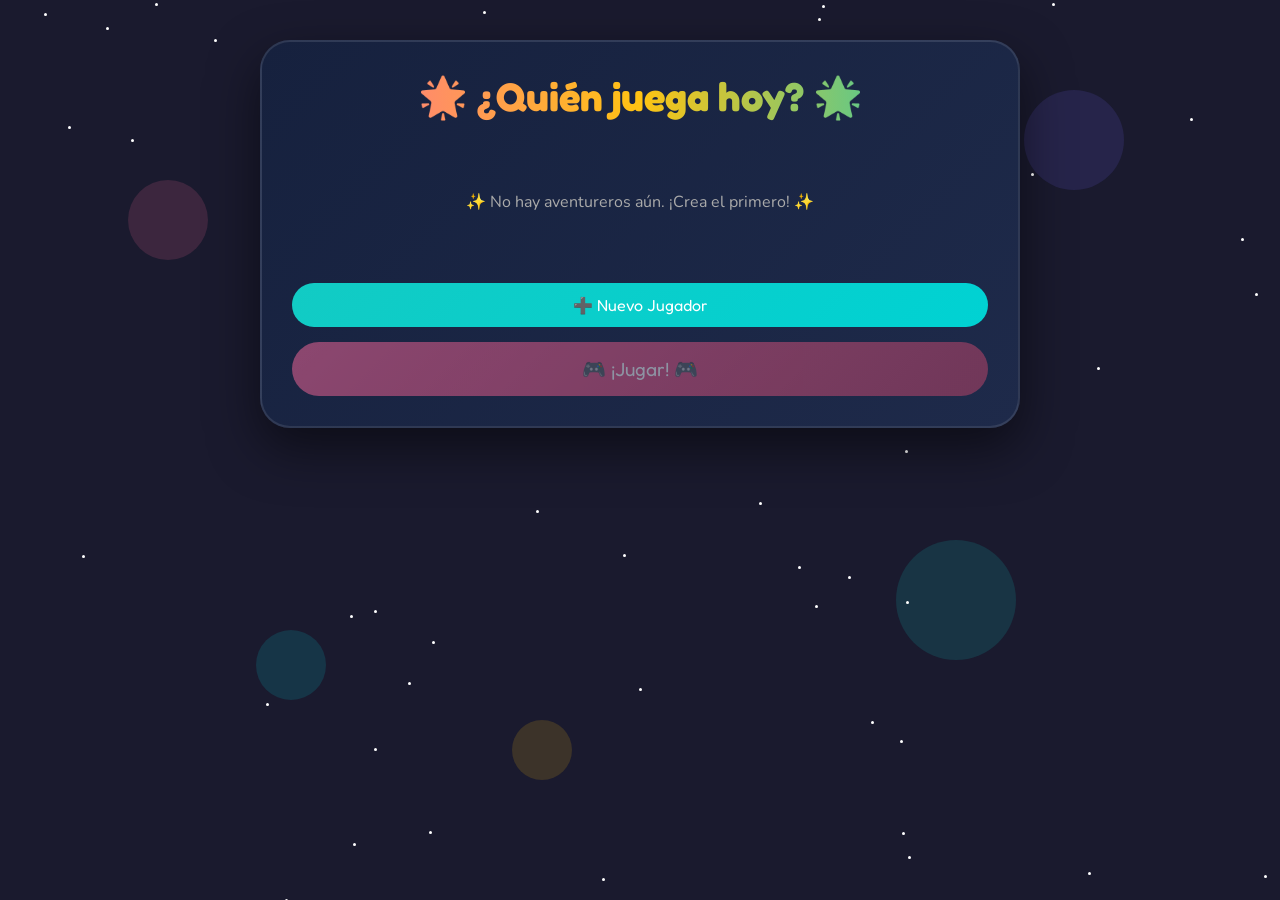
==== commit 41de27a3: "repair: restore unified game UI and game containers" ====
--- a/index.html
+++ b/index.html
@@ -4,7 +4,6 @@
     <meta charset="UTF-8">
     <meta name="viewport" content="width=device-width, initial-scale=1.0">
     <title>Juegos Aurora - Mundo Mágico</title>
-    <link href="https://fonts.googleapis.com/css2?family=Fredoka+One&family=Nunito:wght@400;700;900&display=swap" rel="stylesheet">
     <link rel="stylesheet" href="./styles.css">
 </head>
 <body>
@@ -14,136 +13,210 @@
     </div>
     <div class="stars" id="global-stars"></div>
 
-    <!-- Barra de Usuario -->
     <div class="user-bar" id="userBar">
         <div class="user-avatar-small" id="userAvatar">👤</div>
         <div class="user-name-small" id="userName">Cargando...</div>
         <div class="user-score-small" id="userScore">🏆 0 pts</div>
         <button class="switch-user-btn" onclick="switchUser()">🔄 Cambiar</button>
-        <a href="dashboard.html">📊 Ranking</a>
     </div>
 
-    <button id="mainBackBtn" class="back-btn" style="display:none;" onclick="showMainMenu()">🏠 Volver al Menú</button>
-
-    <!-- Menú Principal -->
-    <div id="main-menu" class="main-menu">
+    <button id="mainBackBtn" class="back-btn" style="display:none" onclick="showMainMenu()">🏠 Volver al Menú</button>
+
+    <main id="main-menu" class="main-menu">
         <h1 class="menu-title">Juegos Aurora<br><span>Bilingual School</span></h1>
         <div class="welcome-message" id="welcomeMessage">✨ ¡Bienvenido! Elige un juego ✨</div>
+
         <div class="games-grid" id="gamesGrid"></div>
-        <div class="footer-links">
-            <a href="user_manager.html">👥 Todos los Jugadores</a>
-            <a href="dashboard.html">🏆 Ranking Global</a>
-        </div>
-        <!-- Reemplazar el mapa en index.html -->
-<div class="adv-map" id="advMap">
-    <!-- Zona 1: Bosque de Letras -->
-    <div class="adv-zone" id="zone_alfabeto" onclick="openGameIfUnlocked('alfabeto')">
-        <div class="zone-icon">🌳</div>
-        <div class="zone-name">Bosque de Letras</div>
-        <div class="zone-status" id="status_alfabeto"></div>
-    </div>
-
-    <!-- Zona 2: Torrente de Palabras -->
-    <div class="adv-zone locked" id="zone_lluvia" onclick="openGameIfUnlocked('lluvia')">
-        <div class="zone-icon">☔</div>
-        <div class="zone-name">Torrente de Palabras</div>
-        <div class="zone-lock" id="lock_lluvia">🔒 Completa el Bosque</div>
-    </div>
-
-    <!-- Zona 3: Ruinas Antiguas -->
-    <div class="adv-zone locked" id="zone_palabras" onclick="openGameIfUnlocked('palabras')">
-        <div class="zone-icon">🧩</div>
-        <div class="zone-name">Ruinas Antiguas</div>
-        <div class="zone-lock" id="lock_palabras">🔒 Completa el Torrente</div>
-    </div>
-
-    <!-- Zona 4: Torre Mágica -->
-    <div class="adv-zone locked" id="zone_ahorcado" onclick="openGameIfUnlocked('ahorcado')">
-        <div class="zone-icon">🎪</div>
-        <div class="zone-name">Torre Mágica</div>
-        <div class="zone-lock" id="lock_ahorcado">🔒 Completa las Ruinas</div>
-    </div>
-</div>
-
-<script>
-function updateMapStatus() {
-    if (!gameCore.isLoggedIn()) return;
-    
-    const zones = ['alfabeto', 'lluvia', 'palabras', 'ahorcado'];
-    zones.forEach(zone => {
-        const zoneEl = document.getElementById(`zone_${zone}`);
-        const lockEl = document.getElementById(`lock_${zone}`);
-        const statusEl = document.getElementById(`status_${zone}`);
-        const isUnlocked = gameCore.isGameUnlocked(zone);
-        const stats = gameCore.getGameStats(zone);
-        
-        if (isUnlocked) {
-            zoneEl.classList.remove('locked');
-            zoneEl.classList.add('unlocked');
-            if (lockEl) lockEl.style.display = 'none';
-            if (statusEl) {
-                if (stats.completed) {
-                    statusEl.innerHTML = '✅ COMPLETADO';
-                    statusEl.style.color = '#2ecc71';
-                } else if (zone === 'alfabeto') {
-                    statusEl.innerHTML = `📖 Nivel ${stats.currentLevel} • Fase ${stats.currentPhase}`;
-                } else {
-                    statusEl.innerHTML = `⭐ Nivel ${stats.currentLevel}`;
-                }
-            }
-        } else {
-            zoneEl.classList.add('locked');
-            zoneEl.classList.remove('unlocked');
-            if (lockEl) lockEl.style.display = 'block';
-        }
-    });
-}
-
-function openGameIfUnlocked(gameId) {
-    if (gameCore.isGameUnlocked(gameId)) {
-        openGame(gameId);
-    } else {
-        // Mostrar mensaje de qué necesita hacer
-        let message = '';
-        switch(gameId) {
-            case 'lluvia':
-                message = '🔒 Necesitas completar el NIVEL 3 del Bosque de Letras para desbloquear el Torrente de Palabras.';
-                break;
-            case 'palabras':
-                message = '🔒 Necesitas completar el NIVEL 5 del Torrente de Palabras para desbloquear las Ruinas Antiguas.';
-                break;
-            case 'ahorcado':
-                message = '🔒 Necesitas completar el NIVEL 8 de las Ruinas Antiguas para desbloquear la Torre Mágica.';
-                break;
-        }
-        alert(message);
-    }
-}
-
-// Actualizar mapa cada vez que se carga
-document.addEventListener('DOMContentLoaded', () => {
-    updateMapStatus();
-    
-    // Escuchar eventos de progreso
-    document.addEventListener('adv_levelup', () => updateMapStatus());
-    document.addEventListener('adv_reward', () => updateMapStatus());
-});
-</script>
-    </div>
-
-    <!-- Contenedores de los juegos -->
-    <div id="ahorcado-app"></div>
-    <div id="alfabeto-app"></div>
-    <div id="lluvia-app"></div>
-    <div id="palabras-app"></div>
-
-    <!-- Scripts -->
+
+        <div class="adv-map" id="advMap">
+            <div class="adv-zone" id="zone_alfabeto" onclick="openGameIfUnlocked('alfabeto')">
+                <div class="zone-icon">🌳</div>
+                <div class="zone-name">Bosque de Letras</div>
+                <div class="zone-status" id="status_alfabeto"></div>
+            </div>
+            <div class="adv-zone locked" id="zone_lluvia" onclick="openGameIfUnlocked('lluvia')">
+                <div class="zone-icon">☔</div>
+                <div class="zone-name">Torrente de Palabras</div>
+                <div class="zone-lock" id="lock_lluvia">🔒 Completa el Bosque</div>
+                <div class="zone-status" id="status_lluvia"></div>
+            </div>
+            <div class="adv-zone locked" id="zone_palabras" onclick="openGameIfUnlocked('palabras')">
+                <div class="zone-icon">🧩</div>
+                <div class="zone-name">Ruinas Antiguas</div>
+                <div class="zone-lock" id="lock_palabras">🔒 Completa el Torrente</div>
+                <div class="zone-status" id="status_palabras"></div>
+            </div>
+            <div class="adv-zone locked" id="zone_ahorcado" onclick="openGameIfUnlocked('ahorcado')">
+                <div class="zone-icon">🎪</div>
+                <div class="zone-name">Torre Mágica</div>
+                <div class="zone-lock" id="lock_ahorcado">🔒 Completa las Ruinas</div>
+                <div class="zone-status" id="status_ahorcado"></div>
+            </div>
+        </div>
+    </main>
+
+    <!-- Aventura del Alfabeto -->
+    <section id="alfabeto-app">
+        <div class="start-screen" id="al_startScreen">
+            <div class="mascot">🦄</div>
+            <div class="logo">¡Aventura del Alfabeto!</div>
+            <p style="color:#aaa;font-size:1.1rem;text-align:center;max-width:400px">¡Ayuda al unicornio a encontrar las letras!<br><small>Aurora Bilingual School</small></p>
+            <button class="start-btn" onclick="al_startGame()">¡JUGAR! 🚀</button>
+        </div>
+
+        <div class="game-over" id="al_gameOver">
+            <div class="trophy">🏆</div>
+            <h2 id="al_gameOverTitle">¡Excelente!</h2>
+            <p class="final-score">Puntuación: <span id="al_finalScore">0</span></p>
+            <p class="final-score">Mejor racha: <span id="al_finalStreak">0</span></p>
+            <p class="final-score">Aciertos: <span id="al_finalCorrect">0</span>/<span id="al_finalTotal">0</span></p>
+            <div class="stars-rating" id="al_starsRating">⭐⭐⭐</div>
+            <button class="restart-btn" onclick="al_restartGame()">¡Jugar de Nuevo! 🎮</button>
+        </div>
+
+        <div class="game-container" id="al_gameContainer" style="display:none">
+            <div class="header"><h1>🌈 Aventura del Alfabeto</h1><p class="subtitle">Aurora Bilingual School</p></div>
+            <div class="score-board">
+                <div class="score-item"><span class="icon">⭐</span><div><div class="label">Puntos</div><div class="value" id="al_score">0</div></div></div>
+                <div class="score-item"><span class="icon">🔥</span><div><div class="label">Racha</div><div class="value" id="al_streak">0</div></div></div>
+                <div class="score-item"><span class="icon">❤️</span><div><div class="label">Vidas</div><div class="value" id="al_lives">3</div></div></div>
+                <div class="score-item"><span class="icon">🎯</span><div><div class="label">Nivel</div><div class="value" id="al_level">1</div></div></div>
+            </div>
+            <div class="lang-selector">
+                <div class="selector-label">🗣️ Idioma de la Voz</div>
+                <button class="lang-btn active" data-lang="es" onclick="al_setLanguage('es')">🇪🇸 Español</button>
+                <button class="lang-btn" data-lang="en" onclick="al_setLanguage('en')">🇺🇸 Inglés</button>
+                <button class="lang-btn" data-lang="both" onclick="al_setLanguage('both')">🌎 Ambos</button>
+            </div>
+            <div class="progress-container">
+                <div class="progress-bar"><div class="progress-fill" id="al_progressFill" style="width:0%"></div></div>
+                <div class="progress-text" id="al_progressText">Letras: 0/10</div>
+            </div>
+            <div class="game-area">
+                <div class="target-display" id="al_targetDisplay">
+                    <button class="speak-btn" id="al_speakBtn" onclick="al_speakLetter()" title="Escuchar de nuevo">🔊</button>
+                    <div class="instruction" id="al_instruction">¡Encuentra la letra!</div>
+                    <div class="target-letter" id="al_targetLetter">A</div>
+                    <div class="timer-bar"><div class="timer-fill" id="al_timerFill" style="width:100%"></div></div>
+                </div>
+                <div class="letter-grid" id="al_letterGrid"></div>
+            </div>
+        </div>
+    </section>
+
+    <!-- Lluvia de Letras -->
+    <section id="lluvia-app">
+        <div class="game-container">
+            <div class="header"><h1>☔ Lluvia de Letras</h1><p class="subtitle">Atrapa la letra correcta</p></div>
+            <div class="score-board">
+                <div class="score-item"><span class="icon">⭐</span><div><div class="label">Puntos</div><div class="value" id="ll_score">0</div></div></div>
+                <div class="score-item"><span class="icon">❤️</span><div><div class="label">Vidas</div><div class="value" id="ll_lives">3</div></div></div>
+                <div class="score-item"><span class="icon">🎯</span><div><div class="label">Nivel</div><div class="value" id="ll_level">1</div></div></div>
+            </div>
+            <div class="ll-target-display">Atrapa la letra: <span id="ll_targetLetter" style="font-size:3rem">A</span></div>
+            <div class="ll-area" id="ll_area"></div>
+        </div>
+        <div class="game-over" id="ll_gameOver">
+            <div class="trophy">☔</div><h2>¡Juego Terminado!</h2>
+            <p class="final-score">Puntuación: <span id="ll_finalScore">0</span></p>
+            <p class="final-score">Nivel alcanzado: <span id="ll_finalLevel">1</span></p>
+            <button class="restart-btn" onclick="ll_startGame()">¡Jugar de Nuevo! 🎮</button>
+        </div>
+    </section>
+
+    <!-- Palabras Escondidas -->
+    <section id="palabras-app">
+        <div class="game-container">
+            <div class="header"><h1>🧩 Palabras Escondidas</h1><p class="subtitle">Ordena las letras</p></div>
+            <div class="score-board">
+                <div class="score-item"><span class="icon">⭐</span><div><div class="label">Puntos</div><div class="value" id="pe_score">0</div></div></div>
+                <div class="score-item"><span class="icon">🎯</span><div><div class="label">Nivel</div><div class="value" id="pe_level">1</div></div></div>
+            </div>
+            <div class="game-area">
+                <div class="word-display">
+                    <div class="hint" id="pe_hint" style="font-size:4rem">🔤</div>
+                    <div class="pe-word-area" id="pe_wordSlots"></div>
+                </div>
+                <div class="pe-letters-area" id="pe_lettersArea"></div>
+            </div>
+            <div class="pe-prizes"><h3>Colección de Premios Mágicos 🎁</h3><div class="pe-prize-list" id="pe_prizeList"></div></div>
+            <div class="collection-panel"><h3 id="pe_collectionTitle">Colección de Recompensas</h3><div class="collection-grid" id="pe_collectionGrid"></div></div>
+        </div>
+        <div class="result-overlay" id="pe_winOverlay">
+            <div class="emoji">🎉</div><h2>¡EXCELENTE!</h2>
+            <p class="word-reveal" id="pe_prizeMsg" style="display:none">¡Ganaste!</p>
+            <button class="restart-btn" onclick="pe_nextWord()">Siguiente Palabra 🚀</button>
+        </div>
+    </section>
+
+    <!-- Ahorcado -->
+    <section id="ahorcado-app">
+        <div class="result-overlay" id="ah_winOverlay"><div class="emoji">🎉</div><h2>¡GANASTE!</h2><p class="word-reveal">La palabra era: <span id="ah_winWord"></span></p><button class="restart-btn" onclick="ah_nextWord()">¡Siguiente palabra! 🚀</button></div>
+        <div class="result-overlay" id="ah_loseOverlay"><div class="emoji">😢</div><h2>¡Ups!</h2><p class="word-reveal">La palabra era: <span id="ah_loseWord"></span></p><button class="restart-btn" onclick="ah_nextWord()">¡Intentar otra! 💪</button></div>
+        <div class="game-container">
+            <div class="header"><h1>🎪 Ahorcado Mágico</h1><p class="subtitle">Aurora Bilingual School</p></div>
+            <div class="score-board">
+                <div class="score-item"><span class="icon">⭐</span><div><div class="label">Puntos</div><div class="value" id="ah_score">0</div></div></div>
+                <div class="score-item"><span class="icon">🏆</span><div><div class="label">Ganadas</div><div class="value" id="ah_wins">0</div></div></div>
+                <div class="score-item"><span class="icon">🎯</span><div><div class="label">Palabras</div><div class="value" id="ah_wordsCount">0</div></div></div>
+            </div>
+            <div class="lang-selector">
+                <button class="lang-btn active" data-lang="es" onclick="ah_setLanguage('es')">🇪🇸 Español</button>
+                <button class="lang-btn" data-lang="en" onclick="ah_setLanguage('en')">🇺🇸 English</button>
+            </div>
+            <div class="category-selector" id="ah_categorySelector">
+                <button class="category-btn active" data-cat="animals" onclick="ah_setCategory('animals')">🐱 Animales</button>
+                <button class="category-btn" data-cat="family" onclick="ah_setCategory('family')">👨‍👩‍👧 Familia</button>
+                <button class="category-btn" data-cat="colors" onclick="ah_setCategory('colors')">🎨 Colores</button>
+                <button class="category-btn" data-cat="food" onclick="ah_setCategory('food')">🍎 Comida</button>
+                <button class="category-btn" data-cat="objects" onclick="ah_setCategory('objects')">🏠 Casa</button>
+                <button class="category-btn" data-cat="mixed" onclick="ah_setCategory('mixed')">🎲 Mixto</button>
+            </div>
+            <div class="game-area">
+                <div class="word-display"><div class="hint" id="ah_hint"><span class="emoji" id="ah_hintEmoji">🐱</span><span id="ah_hintText">Animal</span></div><div class="word-slots" id="ah_wordSlots"></div></div>
+                <div class="hangman-area"><div class="hangman-drawing" id="ah_hangmanDrawing">
+                    <div class="hangman-part part-base" id="ah_part0"></div><div class="hangman-part part-pole" id="ah_part1"></div><div class="hangman-part part-top" id="ah_part2"></div><div class="hangman-part part-rope" id="ah_part3"></div>
+                    <div class="hangman-part part-head" id="ah_part4"><div class="mouth"></div></div><div class="hangman-part part-body" id="ah_part5"></div><div class="hangman-part part-arm-left" id="ah_part6"></div><div class="hangman-part part-arm-right" id="ah_part7"></div><div class="hangman-part part-leg-left" id="ah_part8"></div><div class="hangman-part part-leg-right" id="ah_part9"></div>
+                </div></div>
+                <div class="lives-display"><div class="hearts" id="ah_hearts">❤️❤️❤️</div><div class="lives-text" id="ah_livesText">10 intentos restantes</div></div>
+                <div class="keyboard" id="ah_keyboard"></div>
+            </div>
+        </div>
+    </section>
+
     <script src="./gameCore.js"></script>
+    <script src="./i18n.js"></script>
     <script src="./ui.js"></script>
     <script src="./ahorcado.js"></script>
     <script src="./aventura_alfabeto.js"></script>
     <script src="./lluvia.js"></script>
     <script src="./palabras.js"></script>
-    <script src="./main.js"></script>
+    <script>
+    function updateMapStatus() {
+        if (!window.gameCore || !gameCore.isLoggedIn()) return;
+        ['alfabeto','lluvia','palabras','ahorcado'].forEach(zone => {
+            const zoneEl=document.getElementById('zone_'+zone);
+            const lockEl=document.getElementById('lock_'+zone);
+            const statusEl=document.getElementById('status_'+zone);
+            const unlocked=gameCore.isGameUnlocked(zone);
+            const stats=gameCore.getGameStats(zone);
+            if(unlocked){
+                zoneEl.classList.remove('locked'); zoneEl.classList.add('unlocked');
+                if(lockEl) lockEl.style.display='none';
+                if(statusEl) statusEl.textContent=stats.completed?'✅ COMPLETADO':'⭐ Nivel '+stats.currentLevel;
+            } else {
+                zoneEl.classList.add('locked'); zoneEl.classList.remove('unlocked');
+                if(lockEl) lockEl.style.display='block';
+            }
+        });
+    }
+    function openGameIfUnlocked(gameId) {
+        if (gameCore && gameCore.isGameUnlocked(gameId)) openGame(gameId);
+        else alert('🔒 Esta zona todavía está bloqueada. Completa la etapa anterior para desbloquearla.');
+    }
+    document.addEventListener('adv_levelup', updateMapStatus);
+    document.addEventListener('adv_reward', updateMapStatus);
+    document.addEventListener('DOMContentLoaded', updateMapStatus);
+    </script>
 </body>
 </html>
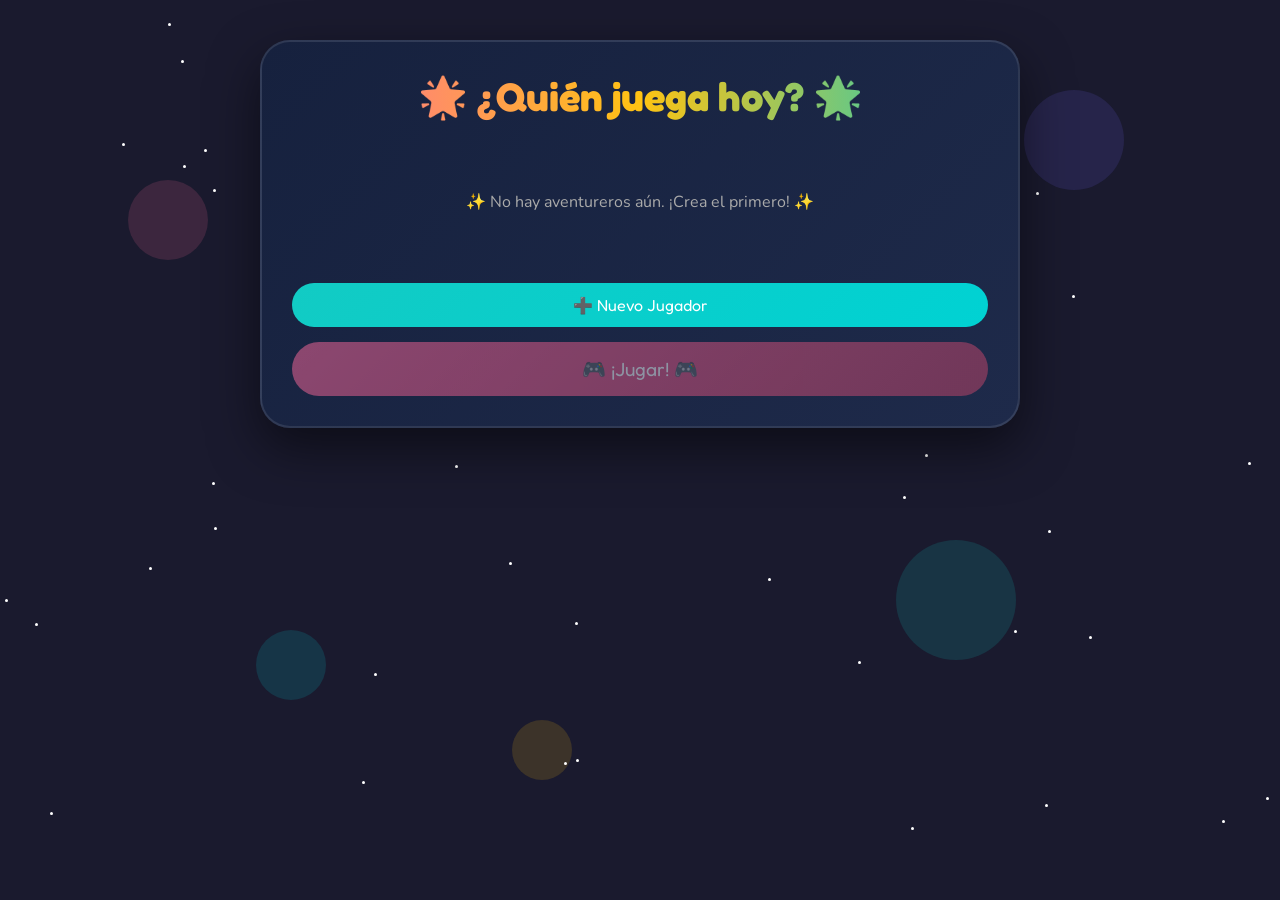
==== commit ea47795c: "Restore game fonts with readable mobile fallbacks" ====
--- a/index.html
+++ b/index.html
@@ -4,6 +4,9 @@
     <meta charset="UTF-8">
     <meta name="viewport" content="width=device-width, initial-scale=1.0">
     <title>Juegos Aurora - Mundo Mágico</title>
+    <link rel="preconnect" href="https://fonts.googleapis.com">
+    <link rel="preconnect" href="https://fonts.gstatic.com" crossorigin>
+    <link href="https://fonts.googleapis.com/css2?family=Fredoka+One&family=Nunito:wght@400;600;700;800&display=swap" rel="stylesheet">
     <link rel="stylesheet" href="./styles.css">
 </head>
 <body>
--- a/styles.css
+++ b/styles.css
@@ -140,3 +140,63 @@
     .letter-card { font-size: 1.5rem; }
     .target-letter { font-size: 3rem; }
 }
+
+
+/* Aventura del Alfabeto: jerarquía visual y lectura móvil */
+#alfabeto-app #al_gameContainer {
+    display: flex;
+    flex-direction: column;
+    min-height: calc(100vh - 40px);
+}
+#alfabeto-app #al_gameContainer > .header { order: 0; }
+#alfabeto-app #al_gameContainer > .score-board {
+    order: 1;
+    justify-content: center;
+    gap: 10px;
+    margin: 0 0 12px;
+}
+#alfabeto-app #al_gameContainer > .lang-selector { order: 2; margin-bottom: 10px; }
+#alfabeto-app #al_gameContainer > .progress-container { order: 3; margin: 8px 0 12px; }
+#alfabeto-app #al_gameContainer > .game-area {
+    order: 4;
+    flex: 1;
+    display: flex;
+    flex-direction: column;
+    justify-content: center;
+    gap: 14px;
+    width: 100%;
+    max-width: 900px;
+    margin: 0 auto;
+}
+#alfabeto-app .target-display { padding: 16px; }
+#alfabeto-app .target-letter,
+#alfabeto-app .letter-card,
+#alfabeto-app .score-item .value {
+    font-family: 'Fredoka One', 'Trebuchet MS', Arial, sans-serif;
+    font-style: normal;
+}
+#alfabeto-app .target-letter { font-size: clamp(4rem, 9vw, 6rem); line-height: 1.1; }
+#alfabeto-app .letter-grid { grid-template-columns: repeat(auto-fit, minmax(76px, 1fr)); }
+#alfabeto-app .letter-card { font-size: clamp(1.8rem, 3vw, 2.5rem); }
+
+@media (max-width: 600px) {
+    #alfabeto-app { padding: 10px; }
+    #alfabeto-app #al_gameContainer { min-height: calc(100svh - 20px); }
+    #alfabeto-app #al_gameContainer > .header { margin-bottom: 8px; }
+    #alfabeto-app #al_gameContainer > .header h1 { font-size: 1.55rem; line-height: 1.2; }
+    #alfabeto-app #al_gameContainer > .header .subtitle { font-size: 0.85rem; }
+    #alfabeto-app #al_gameContainer > .score-board { gap: 6px; margin-bottom: 8px; }
+    #alfabeto-app .score-item { padding: 7px 9px; gap: 6px; border-radius: 12px; }
+    #alfabeto-app .score-item .icon { font-size: 1.1rem; }
+    #alfabeto-app .score-item .label { font-size: 0.62rem; }
+    #alfabeto-app .score-item .value { font-size: 1.05rem; }
+    #alfabeto-app .lang-selector { gap: 6px; margin-bottom: 6px; }
+    #alfabeto-app .lang-selector .selector-label { width: 100%; text-align: center; font-size: 0.8rem; }
+    #alfabeto-app .lang-btn { padding: 7px 10px; font-size: 0.8rem; }
+    #alfabeto-app #al_gameContainer > .progress-container { margin: 5px 0 8px; }
+    #alfabeto-app .progress-text { font-size: 0.8rem; }
+    #alfabeto-app .target-display { padding: 12px; margin-bottom: 0; }
+    #alfabeto-app .target-letter { font-size: clamp(4rem, 18vw, 5.25rem); }
+    #alfabeto-app .letter-grid { grid-template-columns: repeat(4, minmax(0, 1fr)); gap: 8px; }
+    #alfabeto-app .letter-card { font-size: 1.8rem; border-radius: 12px; min-width: 0; }
+}
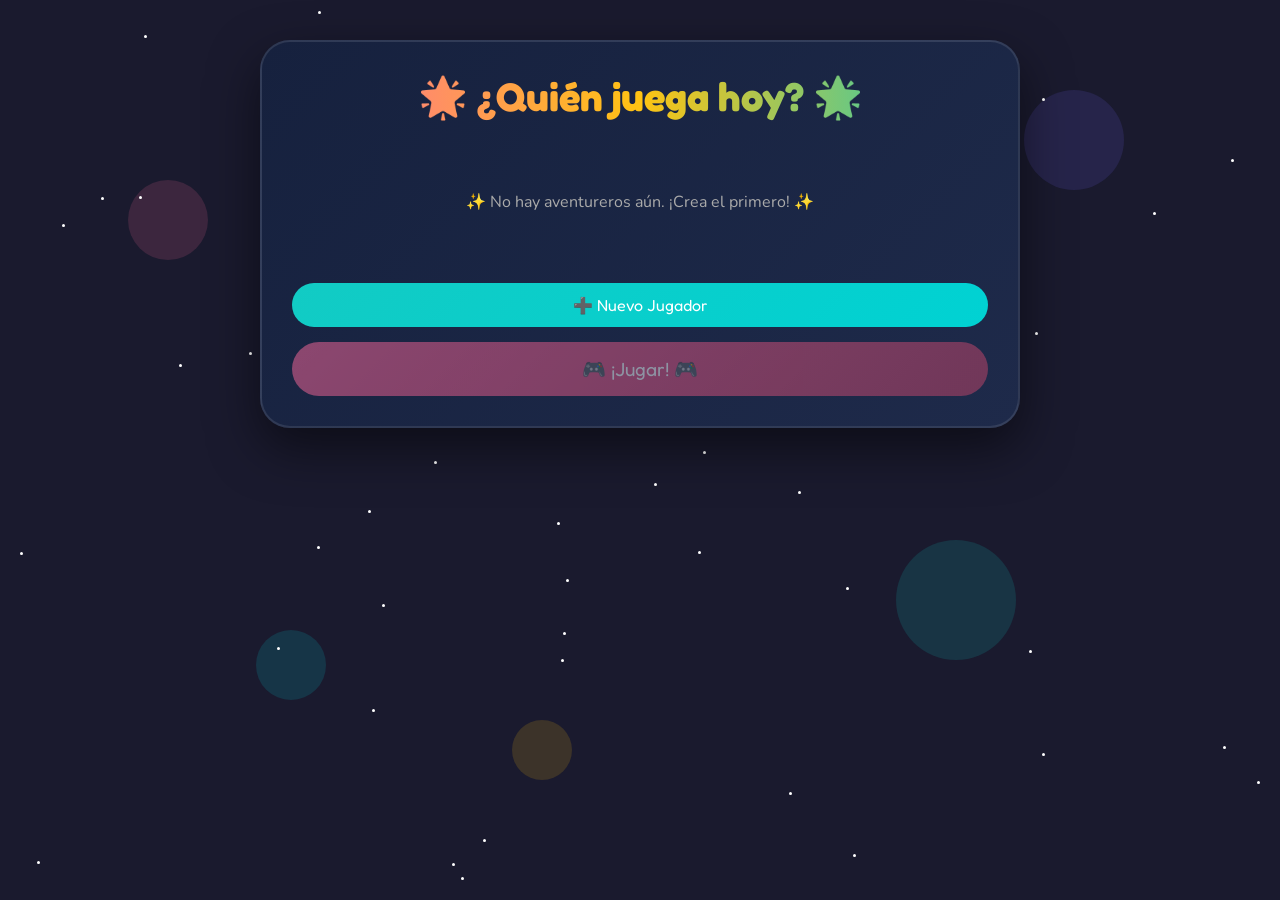
==== commit 8722b330: "Add Spanish and English selector to Palabras Escondidas" ====
--- a/index.html
+++ b/index.html
@@ -134,6 +134,10 @@
             <div class="score-board">
                 <div class="score-item"><span class="icon">⭐</span><div><div class="label">Puntos</div><div class="value" id="pe_score">0</div></div></div>
                 <div class="score-item"><span class="icon">🎯</span><div><div class="label">Nivel</div><div class="value" id="pe_level">1</div></div></div>
+            </div>
+            <div class="lang-selector" aria-label="Language / Idioma">
+                <button class="lang-btn active" data-lang="es" onclick="pe_setLanguage('es')">🇭🇳 Español</button>
+                <button class="lang-btn" data-lang="en" onclick="pe_setLanguage('en')">🇺🇸 English</button>
             </div>
             <div class="game-area">
                 <div class="word-display">
--- a/styles.css
+++ b/styles.css
@@ -200,3 +200,34 @@
     #alfabeto-app .letter-grid { grid-template-columns: repeat(4, minmax(0, 1fr)); gap: 8px; }
     #alfabeto-app .letter-card { font-size: 1.8rem; border-radius: 12px; min-width: 0; }
 }
+
+
+/* Palabras Escondidas: retroalimentación clara */
+#palabras-app .pe-slot.error {
+    border-color: #ff5b68;
+    background: rgba(231, 76, 60, 0.28);
+    box-shadow: 0 0 0 2px rgba(255, 91, 104, 0.25);
+    animation: pe-shake 0.22s ease-in-out 2;
+}
+#palabras-app .pe-feedback {
+    min-height: 1.5em;
+    margin: 12px auto 18px;
+    text-align: center;
+    font-family: 'Nunito', Arial, sans-serif;
+    font-size: 1.1rem;
+    font-weight: 800;
+    line-height: 1.4;
+}
+#palabras-app .pe-feedback.error { color: #ff7b84; }
+#palabras-app .pe-feedback.success { color: #62e6a4; }
+@keyframes pe-shake {
+    0%, 100% { transform: translateX(0); }
+    35% { transform: translateX(-3px); }
+    70% { transform: translateX(3px); }
+}
+@media (max-width: 600px) {
+    #palabras-app .pe-feedback { font-size: 1rem; margin: 8px auto 14px; }
+}
+
+#palabras-app > .game-container > .lang-selector { margin: 0 auto 12px; }
+#palabras-app .lang-selector .lang-btn { min-height: 40px; }
